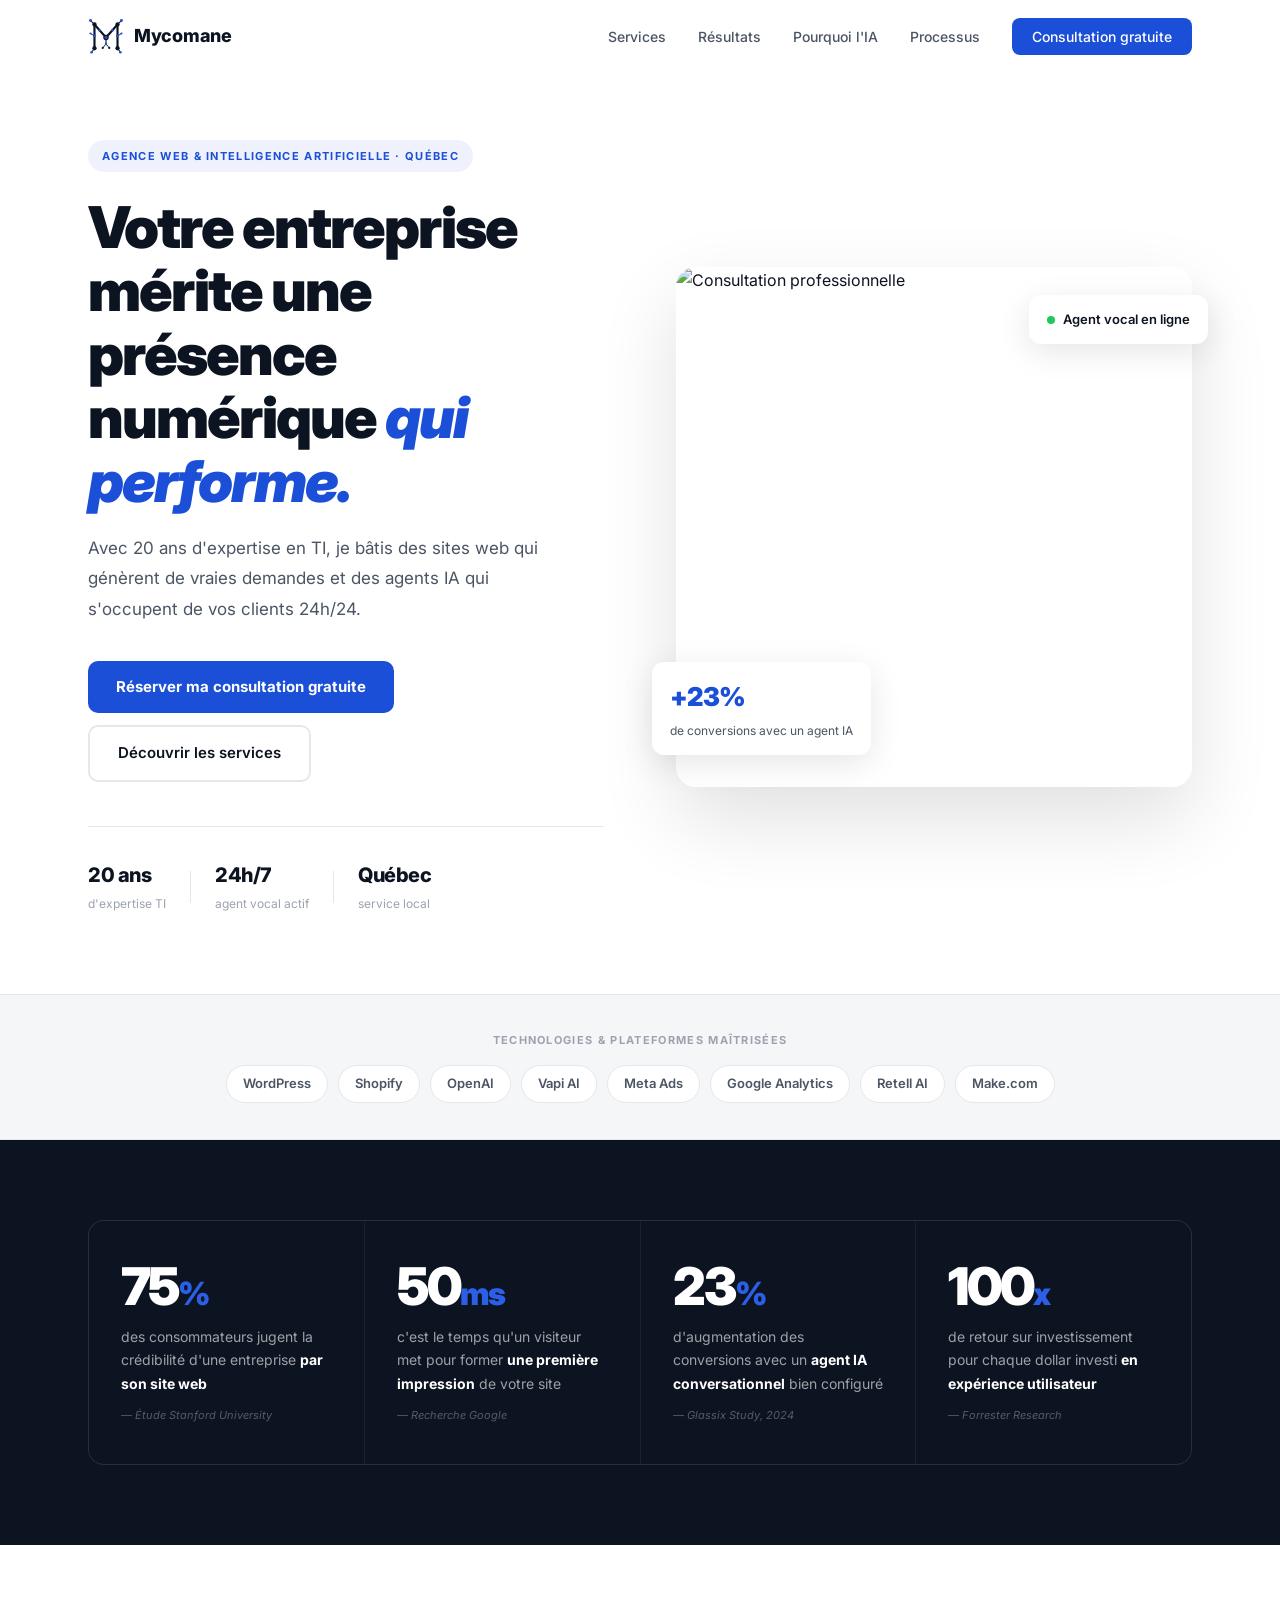
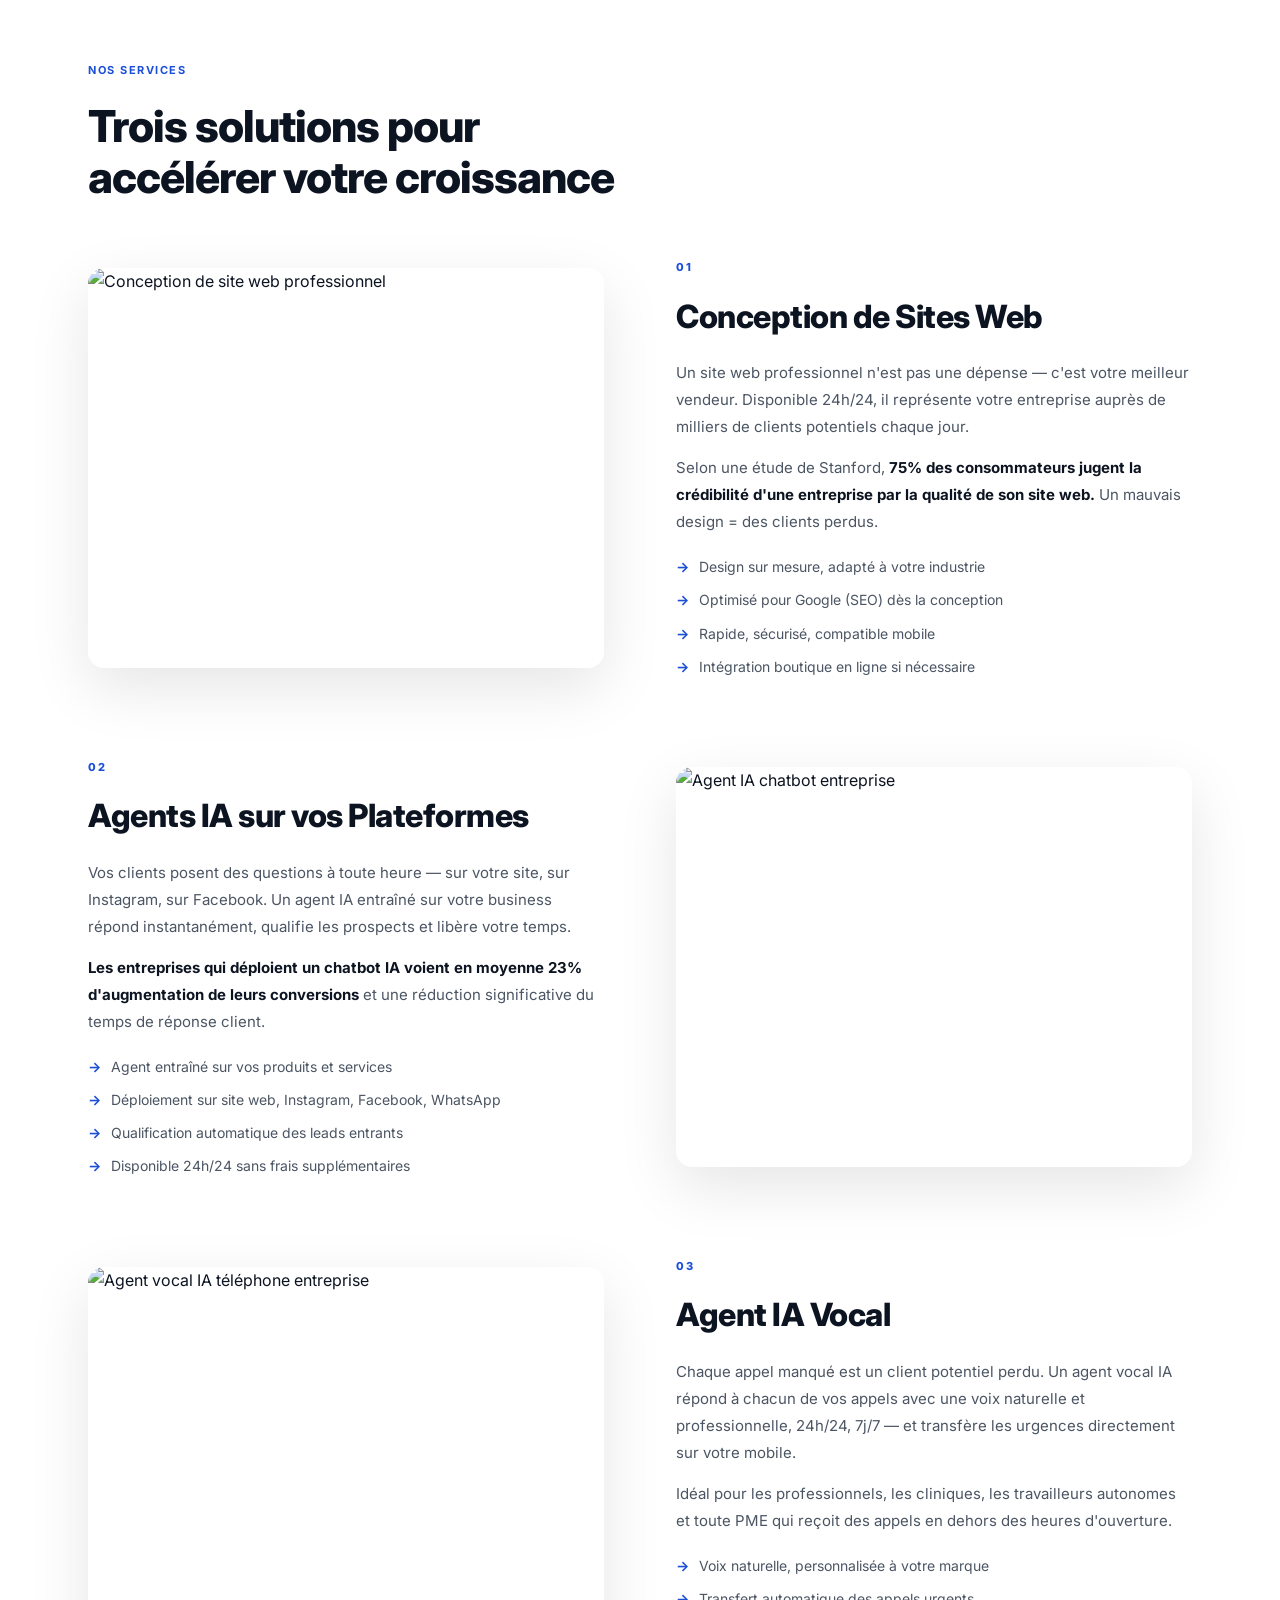
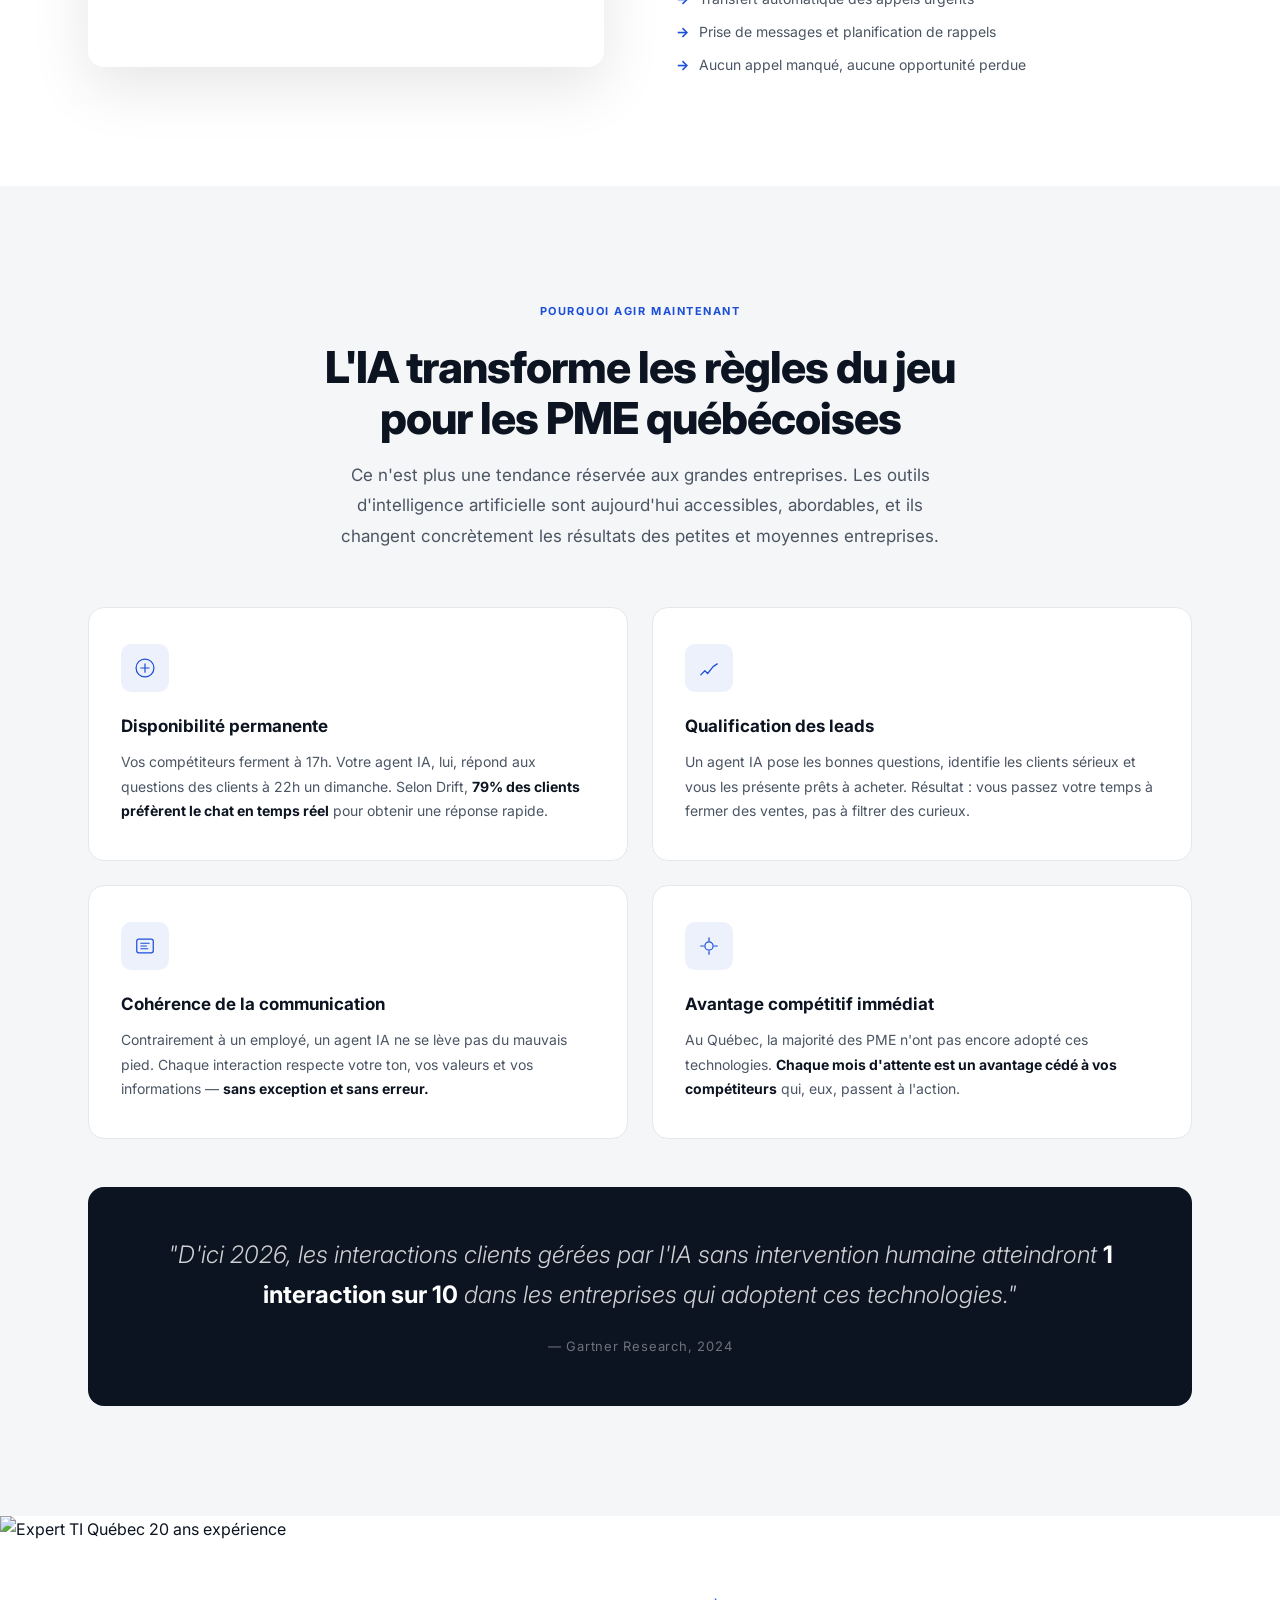
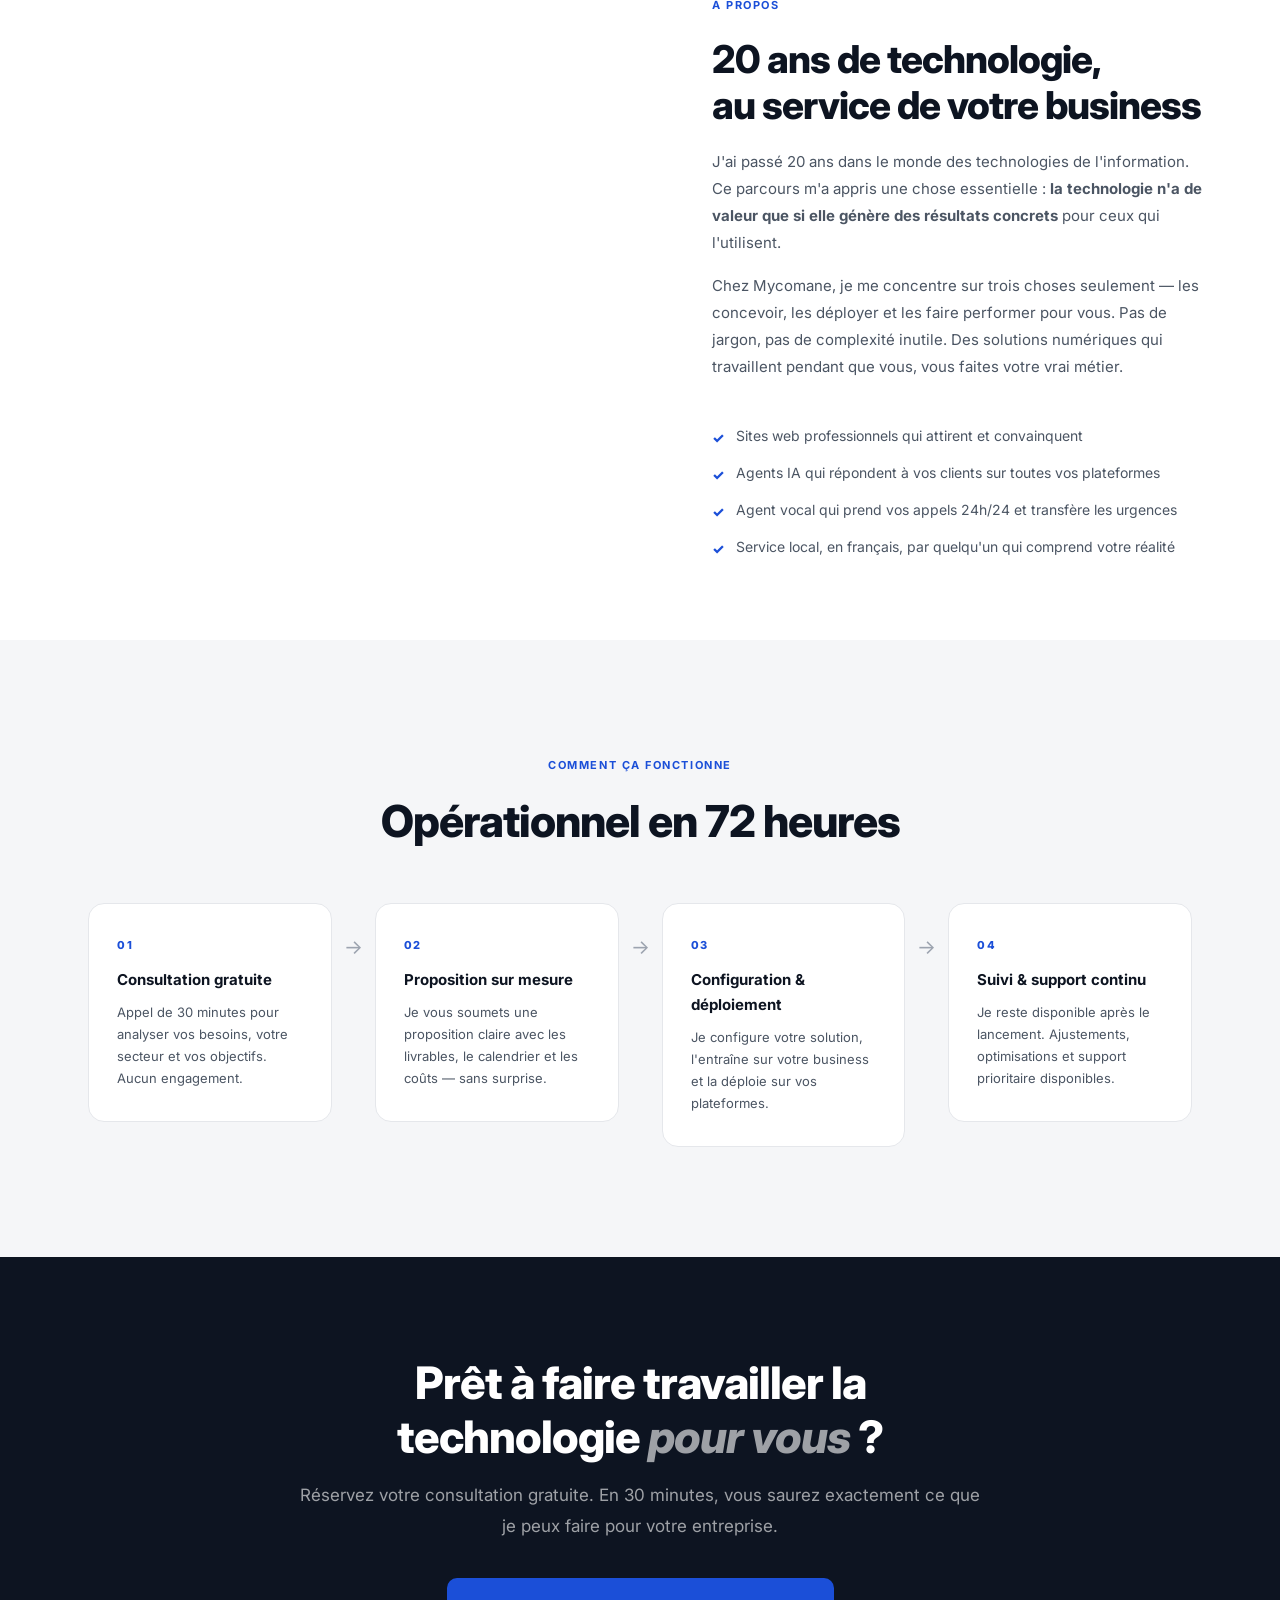
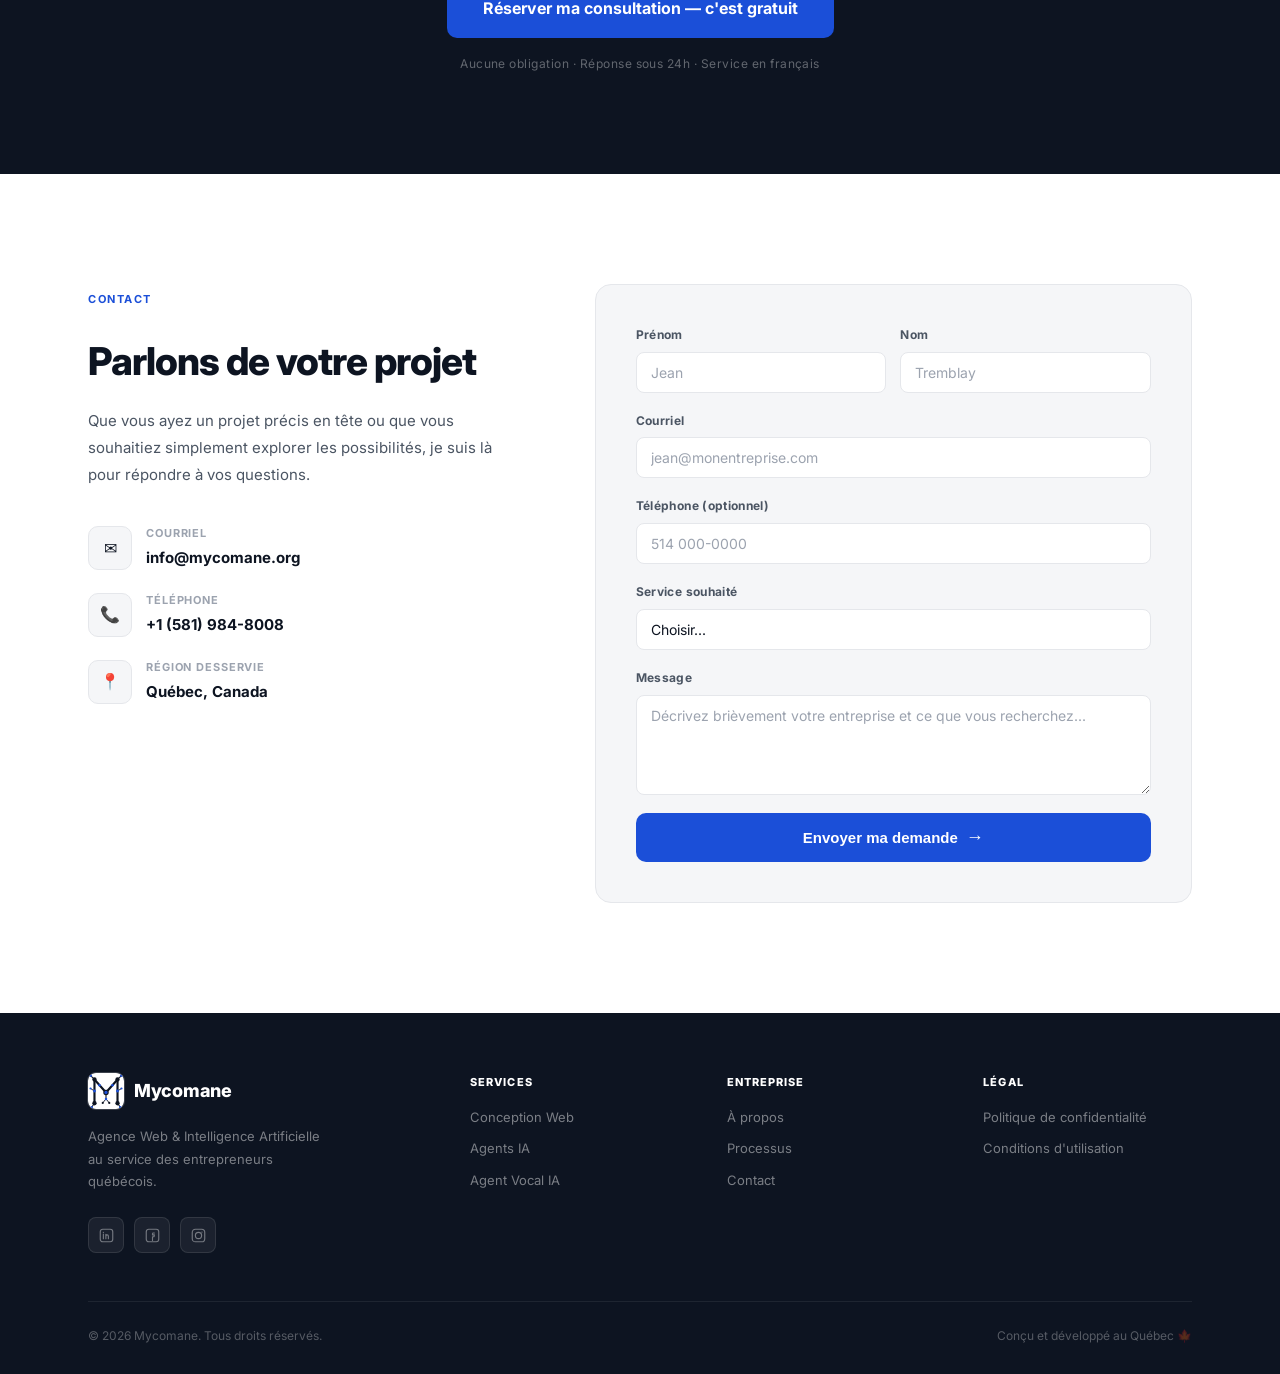
==== index.html @ 36fb5ea0 "Fix anglicism: contractors -> travailleurs autonomes Co-Authored-By: Claude Sonnet 4.6 <noreply@anth" ====
<!DOCTYPE html>
<html lang="fr">
<head>
  <meta charset="UTF-8" />
  <meta name="viewport" content="width=device-width, initial-scale=1.0" />
  <title>Mycomane — Agence Web & IA | Québec</title>
  <meta name="description" content="20 ans d'expertise TI. Sites web, agents IA et assistant vocal pour propulser votre entreprise au Québec." />
  <link rel="preconnect" href="https://fonts.googleapis.com" />
  <link href="https://fonts.googleapis.com/css2?family=Inter:wght@300;400;500;600;700;800;900&display=swap" rel="stylesheet" />
  <link rel="icon" type="image/svg+xml" href="assets/logo.svg" />
  <link rel="stylesheet" href="styles.css?v=3" />
</head>
<body>

  <!-- NAV -->
  <nav id="navbar">
    <div class="nav-inner">
      <a href="#" class="logo">
        <img src="assets/logo.svg" class="logo-mark" alt="Logo Mycomane" />
        <span class="logo-text">Mycomane</span>
      </a>
      <ul class="nav-links">
        <li><a href="#services">Services</a></li>
        <li><a href="#stats">Résultats</a></li>
        <li><a href="#pourquoi-ia">Pourquoi l'IA</a></li>
        <li><a href="#processus">Processus</a></li>
        <li><a href="#contact" class="btn-nav">Consultation gratuite</a></li>
      </ul>
      <button class="menu-toggle" id="menuToggle" aria-label="Menu">
        <span></span><span></span><span></span>
      </button>
    </div>
  </nav>

  <!-- HERO -->
  <section id="hero">
    <div class="hero-inner">
      <div class="hero-left">
        <div class="hero-tag">Agence Web & Intelligence Artificielle · Québec</div>
        <h1>Votre entreprise mérite une présence numérique <em>qui performe.</em></h1>
        <p class="hero-sub">Avec 20 ans d'expertise en TI, je bâtis des sites web qui génèrent de vraies demandes et des agents IA qui s'occupent de vos clients 24h/24.</p>
        <div class="hero-cta">
          <a href="#contact" class="btn-primary">Réserver ma consultation gratuite</a>
          <a href="#services" class="btn-outline">Découvrir les services</a>
        </div>
        <div class="hero-proof">
          <div class="proof-item">
            <strong>20 ans</strong>
            <span>d'expertise TI</span>
          </div>
          <div class="proof-sep"></div>
          <div class="proof-item">
            <strong>24h/7</strong>
            <span>agent vocal actif</span>
          </div>
          <div class="proof-sep"></div>
          <div class="proof-item">
            <strong>Québec</strong>
            <span>service local</span>
          </div>
        </div>
      </div>
      <div class="hero-right">
        <div class="hero-img-wrap">
          <img src="https://images.unsplash.com/photo-1600880292203-757bb62b4baf?auto=format&fit=crop&w=800&q=80" alt="Consultation professionnelle" class="hero-img" />
          <div class="hero-card card-stat">
            <span class="card-num">+23%</span>
            <span class="card-label">de conversions avec un agent IA</span>
          </div>
          <div class="hero-card card-online">
            <span class="dot-green"></span>
            <span>Agent vocal en ligne</span>
          </div>
        </div>
      </div>
    </div>
  </section>

  <!-- LOGOS / CONFIANCE -->
  <section id="confiance">
    <div class="container">
      <p class="confiance-label">Technologies & plateformes maîtrisées</p>
      <div class="logos-row">
        <span class="logo-chip">WordPress</span>
        <span class="logo-chip">Shopify</span>
        <span class="logo-chip">OpenAI</span>
        <span class="logo-chip">Vapi AI</span>
        <span class="logo-chip">Meta Ads</span>
        <span class="logo-chip">Google Analytics</span>
        <span class="logo-chip">Retell AI</span>
        <span class="logo-chip">Make.com</span>
      </div>
    </div>
  </section>

  <!-- STATS BAND -->
  <section id="stats">
    <div class="container">
      <div class="stats-grid">
        <div class="stat-block">
          <div class="stat-num">75<span>%</span></div>
          <div class="stat-text">des consommateurs jugent la crédibilité d'une entreprise <strong>par son site web</strong></div>
          <div class="stat-source">— Étude Stanford University</div>
        </div>
        <div class="stat-block">
          <div class="stat-num">50<span>ms</span></div>
          <div class="stat-text">c'est le temps qu'un visiteur met pour former <strong>une première impression</strong> de votre site</div>
          <div class="stat-source">— Recherche Google</div>
        </div>
        <div class="stat-block">
          <div class="stat-num">+23<span>%</span></div>
          <div class="stat-text">d'augmentation des conversions avec un <strong>agent IA conversationnel</strong> bien configuré</div>
          <div class="stat-source">— Glassix Study, 2024</div>
        </div>
        <div class="stat-block">
          <div class="stat-num">100<span>x</span></div>
          <div class="stat-text">de retour sur investissement pour chaque dollar investi <strong>en expérience utilisateur</strong></div>
          <div class="stat-source">— Forrester Research</div>
        </div>
      </div>
    </div>
  </section>

  <!-- SERVICES -->
  <section id="services">
    <div class="container">
      <div class="section-header">
        <div class="section-tag">Nos services</div>
        <h2>Trois solutions pour <br />accélérer votre croissance</h2>
      </div>

      <div class="services-list">

        <div class="service-row reveal">
          <div class="service-img-col">
            <img src="https://images.unsplash.com/photo-1467232004584-a241de8bcf5d?auto=format&fit=crop&w=700&q=80" alt="Conception de site web professionnel" />
          </div>
          <div class="service-text-col">
            <div class="service-num">01</div>
            <h3>Conception de Sites Web</h3>
            <p>Un site web professionnel n'est pas une dépense — c'est votre meilleur vendeur. Disponible 24h/24, il représente votre entreprise auprès de milliers de clients potentiels chaque jour.</p>
            <p>Selon une étude de Stanford, <strong>75% des consommateurs jugent la crédibilité d'une entreprise par la qualité de son site web.</strong> Un mauvais design = des clients perdus.</p>
            <ul class="service-list">
              <li>Design sur mesure, adapté à votre industrie</li>
              <li>Optimisé pour Google (SEO) dès la conception</li>
              <li>Rapide, sécurisé, compatible mobile</li>
              <li>Intégration boutique en ligne si nécessaire</li>
            </ul>
          </div>
        </div>

        <div class="service-row reverse reveal">
          <div class="service-img-col">
            <img src="https://images.unsplash.com/photo-1531746790731-6c087fecd65a?auto=format&fit=crop&w=700&q=80" alt="Agent IA chatbot entreprise" />
          </div>
          <div class="service-text-col">
            <div class="service-num">02</div>
            <h3>Agents IA sur vos Plateformes</h3>
            <p>Vos clients posent des questions à toute heure — sur votre site, sur Instagram, sur Facebook. Un agent IA entraîné sur votre business répond instantanément, qualifie les prospects et libère votre temps.</p>
            <p><strong>Les entreprises qui déploient un chatbot IA voient en moyenne 23% d'augmentation de leurs conversions</strong> et une réduction significative du temps de réponse client.</p>
            <ul class="service-list">
              <li>Agent entraîné sur vos produits et services</li>
              <li>Déploiement sur site web, Instagram, Facebook, WhatsApp</li>
              <li>Qualification automatique des leads entrants</li>
              <li>Disponible 24h/24 sans frais supplémentaires</li>
            </ul>
          </div>
        </div>

        <div class="service-row reveal">
          <div class="service-img-col">
            <img src="https://images.unsplash.com/photo-1556742049-0cfed4f6a45d?auto=format&fit=crop&w=700&q=80" alt="Agent vocal IA téléphone entreprise" />
          </div>
          <div class="service-text-col">
            <div class="service-num">03</div>
            <h3>Agent IA Vocal</h3>
            <p>Chaque appel manqué est un client potentiel perdu. Un agent vocal IA répond à chacun de vos appels avec une voix naturelle et professionnelle, 24h/24, 7j/7 — et transfère les urgences directement sur votre mobile.</p>
            <p>Idéal pour les professionnels, les cliniques, les travailleurs autonomes et toute PME qui reçoit des appels en dehors des heures d'ouverture.</p>
            <ul class="service-list">
              <li>Voix naturelle, personnalisée à votre marque</li>
              <li>Transfert automatique des appels urgents</li>
              <li>Prise de messages et planification de rappels</li>
              <li>Aucun appel manqué, aucune opportunité perdue</li>
            </ul>
          </div>
        </div>

      </div>
    </div>
  </section>

  <!-- POURQUOI L'IA — SECTION INFORMATIVE -->
  <section id="pourquoi-ia">
    <div class="container">
      <div class="section-header centered">
        <div class="section-tag">Pourquoi agir maintenant</div>
        <h2>L'IA transforme les règles du jeu<br />pour les PME québécoises</h2>
        <p class="section-sub">Ce n'est plus une tendance réservée aux grandes entreprises. Les outils d'intelligence artificielle sont aujourd'hui accessibles, abordables, et ils changent concrètement les résultats des petites et moyennes entreprises.</p>
      </div>

      <div class="ia-grid">
        <div class="ia-card reveal">
          <div class="ia-icon">
            <svg viewBox="0 0 32 32" fill="none"><circle cx="16" cy="16" r="13" stroke="currentColor" stroke-width="1.8"/><path d="M10 16h12M16 10v12" stroke="currentColor" stroke-width="1.8" stroke-linecap="round"/></svg>
          </div>
          <h4>Disponibilité permanente</h4>
          <p>Vos compétiteurs ferment à 17h. Votre agent IA, lui, répond aux questions des clients à 22h un dimanche. Selon Drift, <strong>79% des clients préfèrent le chat en temps réel</strong> pour obtenir une réponse rapide.</p>
        </div>
        <div class="ia-card reveal">
          <div class="ia-icon">
            <svg viewBox="0 0 32 32" fill="none"><path d="M4 26l6-6 4 4 8-10 6-4" stroke="currentColor" stroke-width="1.8" stroke-linecap="round" stroke-linejoin="round"/></svg>
          </div>
          <h4>Qualification des leads</h4>
          <p>Un agent IA pose les bonnes questions, identifie les clients sérieux et vous les présente prêts à acheter. Résultat : vous passez votre temps à fermer des ventes, pas à filtrer des curieux.</p>
        </div>
        <div class="ia-card reveal">
          <div class="ia-icon">
            <svg viewBox="0 0 32 32" fill="none"><rect x="4" y="6" width="24" height="20" rx="3" stroke="currentColor" stroke-width="1.8"/><path d="M10 12h12M10 16h8M10 20h10" stroke="currentColor" stroke-width="1.8" stroke-linecap="round"/></svg>
          </div>
          <h4>Cohérence de la communication</h4>
          <p>Contrairement à un employé, un agent IA ne se lève pas du mauvais pied. Chaque interaction respecte votre ton, vos valeurs et vos informations — <strong>sans exception et sans erreur.</strong></p>
        </div>
        <div class="ia-card reveal">
          <div class="ia-icon">
            <svg viewBox="0 0 32 32" fill="none"><path d="M16 4v4M16 24v4M4 16h4M24 16h4" stroke="currentColor" stroke-width="1.8" stroke-linecap="round"/><circle cx="16" cy="16" r="6" stroke="currentColor" stroke-width="1.8"/></svg>
          </div>
          <h4>Avantage compétitif immédiat</h4>
          <p>Au Québec, la majorité des PME n'ont pas encore adopté ces technologies. <strong>Chaque mois d'attente est un avantage cédé à vos compétiteurs</strong> qui, eux, passent à l'action.</p>
        </div>
      </div>

      <div class="ia-quote reveal">
        <blockquote>
          "D'ici 2026, les interactions clients gérées par l'IA sans intervention humaine atteindront <strong>1 interaction sur 10</strong> dans les entreprises qui adoptent ces technologies."
        </blockquote>
        <cite>— Gartner Research, 2024</cite>
      </div>
    </div>
  </section>

  <!-- EXPERTISE -->
  <section id="expertise">
    <div class="expertise-inner">
      <div class="expertise-img">
        <img src="https://images.unsplash.com/photo-1560250097-0b93528c311a?auto=format&fit=crop&w=800&q=80" alt="Expert TI Québec 20 ans expérience" />
      </div>
      <div class="expertise-text">
        <div class="section-tag">À propos</div>
        <h2>20 ans de technologie,<br />au service de votre business</h2>
        <p>J'ai passé 20 ans dans le monde des technologies de l'information. Ce parcours m'a appris une chose essentielle : <strong>la technologie n'a de valeur que si elle génère des résultats concrets</strong> pour ceux qui l'utilisent.</p>
        <p>Chez Mycomane, je me concentre sur trois choses seulement — les concevoir, les déployer et les faire performer pour vous. Pas de jargon, pas de complexité inutile. Des solutions numériques qui travaillent pendant que vous, vous faites votre vrai métier.</p>
        <div class="expertise-points">
          <div class="exp-point">
            <span class="exp-check">✓</span>
            <span>Sites web professionnels qui attirent et convainquent</span>
          </div>
          <div class="exp-point">
            <span class="exp-check">✓</span>
            <span>Agents IA qui répondent à vos clients sur toutes vos plateformes</span>
          </div>
          <div class="exp-point">
            <span class="exp-check">✓</span>
            <span>Agent vocal qui prend vos appels 24h/24 et transfère les urgences</span>
          </div>
          <div class="exp-point">
            <span class="exp-check">✓</span>
            <span>Service local, en français, par quelqu'un qui comprend votre réalité</span>
          </div>
        </div>
      </div>
    </div>
  </section>

  <!-- PROCESSUS -->
  <section id="processus">
    <div class="container">
      <div class="section-header centered">
        <div class="section-tag">Comment ça fonctionne</div>
        <h2>Opérationnel en 72 heures</h2>
      </div>
      <div class="process-steps">
        <div class="process-step reveal">
          <div class="step-num">01</div>
          <div class="step-body">
            <h4>Consultation gratuite</h4>
            <p>Appel de 30 minutes pour analyser vos besoins, votre secteur et vos objectifs. Aucun engagement.</p>
          </div>
        </div>
        <div class="process-arrow">→</div>
        <div class="process-step reveal">
          <div class="step-num">02</div>
          <div class="step-body">
            <h4>Proposition sur mesure</h4>
            <p>Je vous soumets une proposition claire avec les livrables, le calendrier et les coûts — sans surprise.</p>
          </div>
        </div>
        <div class="process-arrow">→</div>
        <div class="process-step reveal">
          <div class="step-num">03</div>
          <div class="step-body">
            <h4>Configuration & déploiement</h4>
            <p>Je configure votre solution, l'entraîne sur votre business et la déploie sur vos plateformes.</p>
          </div>
        </div>
        <div class="process-arrow">→</div>
        <div class="process-step reveal">
          <div class="step-num">04</div>
          <div class="step-body">
            <h4>Suivi & support continu</h4>
            <p>Je reste disponible après le lancement. Ajustements, optimisations et support prioritaire disponibles.</p>
          </div>
        </div>
      </div>
    </div>
  </section>

  <!-- CTA -->
  <section id="cta-band">
    <div class="container">
      <div class="cta-content">
        <h2>Prêt à faire travailler la technologie <em>pour vous</em> ?</h2>
        <p>Réservez votre consultation gratuite. En 30 minutes, vous saurez exactement ce que je peux faire pour votre entreprise.</p>
        <a href="#contact" class="btn-primary btn-large">Réserver ma consultation — c'est gratuit</a>
        <div class="cta-note">Aucune obligation · Réponse sous 24h · Service en français</div>
      </div>
    </div>
  </section>

  <!-- CONTACT -->
  <section id="contact">
    <div class="container">
      <div class="contact-wrap">
        <div class="contact-left">
          <div class="section-tag">Contact</div>
          <h2>Parlons de votre projet</h2>
          <p>Que vous ayez un projet précis en tête ou que vous souhaitiez simplement explorer les possibilités, je suis là pour répondre à vos questions.</p>
          <div class="contact-details">
            <div class="contact-row">
              <div class="c-icon">✉</div>
              <div>
                <label>Courriel</label>
                <strong>info@mycomane.org</strong>
              </div>
            </div>
            <div class="contact-row">
              <div class="c-icon">📞</div>
              <div>
                <label>Téléphone</label>
                <strong>+1 (581) 984-8008</strong>
              </div>
            </div>
            <div class="contact-row">
              <div class="c-icon">📍</div>
              <div>
                <label>Région desservie</label>
                <strong>Québec, Canada</strong>
              </div>
            </div>
          </div>
        </div>
        <div class="contact-right">
          <form id="contactForm" class="contact-form" novalidate>
            <div class="form-row">
              <div class="form-group">
                <label for="fname">Prénom</label>
                <input type="text" id="fname" placeholder="Jean" required />
              </div>
              <div class="form-group">
                <label for="lname">Nom</label>
                <input type="text" id="lname" placeholder="Tremblay" required />
              </div>
            </div>
            <div class="form-group">
              <label for="email">Courriel</label>
              <input type="email" id="email" placeholder="jean@monentreprise.com" required />
            </div>
            <div class="form-group">
              <label for="tel">Téléphone (optionnel)</label>
              <input type="tel" id="tel" placeholder="514 000-0000" />
            </div>
            <div class="form-group">
              <label for="service">Service souhaité</label>
              <select id="service">
                <option value="">Choisir...</option>
                <option>Site web professionnel</option>
                <option>Agent IA sur mes plateformes</option>
                <option>Agent IA vocal</option>
                <option>Forfait complet</option>
                <option>Je veux en savoir plus d'abord</option>
              </select>
            </div>
            <div class="form-group">
              <label for="message">Message</label>
              <textarea id="message" rows="4" placeholder="Décrivez brièvement votre entreprise et ce que vous recherchez..."></textarea>
            </div>
            <button type="submit" class="btn-primary btn-full">
              Envoyer ma demande <span class="btn-arrow">→</span>
            </button>
            <div class="form-success" id="formSuccess">
              ✓ Merci ! Vous recevrez une réponse dans les 24 heures.
            </div>
          </form>
        </div>
      </div>
    </div>
  </section>

  <!-- FOOTER -->
  <footer id="footer">
    <div class="container">
      <div class="footer-grid">
        <div class="footer-brand">
          <a href="#" class="logo">
            <img src="assets/logo.svg" alt="Logo Mycomane" class="logo-mark" />
            <span class="logo-text">Mycomane</span>
          </a>
          <p>Agence Web & Intelligence Artificielle au service des entrepreneurs québécois.</p>
          <div class="social-row">
            <a href="#" aria-label="LinkedIn">
              <svg viewBox="0 0 24 24" fill="none"><rect x="2" y="2" width="20" height="20" rx="4" stroke="currentColor" stroke-width="1.8"/><path d="M7 10v7M7 7v.5M11 17v-4a2 2 0 014 0v4M11 10v7" stroke="currentColor" stroke-width="1.8" stroke-linecap="round"/></svg>
            </a>
            <a href="#" aria-label="Facebook">
              <svg viewBox="0 0 24 24" fill="none"><rect x="2" y="2" width="20" height="20" rx="4" stroke="currentColor" stroke-width="1.8"/><path d="M15 8h-2a1 1 0 00-1 1v2h3l-.5 3H12v6" stroke="currentColor" stroke-width="1.8" stroke-linecap="round" stroke-linejoin="round"/></svg>
            </a>
            <a href="#" aria-label="Instagram">
              <svg viewBox="0 0 24 24" fill="none"><rect x="2" y="2" width="20" height="20" rx="5" stroke="currentColor" stroke-width="1.8"/><circle cx="12" cy="12" r="5" stroke="currentColor" stroke-width="1.8"/><circle cx="17.5" cy="6.5" r="1" fill="currentColor"/></svg>
            </a>
          </div>
        </div>
        <div class="footer-col">
          <h5>Services</h5>
          <a href="#services">Conception Web</a>
          <a href="#services">Agents IA</a>
          <a href="#services">Agent Vocal IA</a>
        </div>
        <div class="footer-col">
          <h5>Entreprise</h5>
          <a href="#expertise">À propos</a>
          <a href="#processus">Processus</a>
          <a href="#contact">Contact</a>
        </div>
        <div class="footer-col">
          <h5>Légal</h5>
          <a href="#">Politique de confidentialité</a>
          <a href="#">Conditions d'utilisation</a>
        </div>
      </div>
      <div class="footer-bottom">
        <span>© 2026 Mycomane. Tous droits réservés.</span>
        <span>Conçu et développé au Québec 🍁</span>
      </div>
    </div>
  </footer>

  <script src="script.js?v=3"></script>
</body>
</html>
---- styles.css ----
/* ===== RESET ===== */
*, *::before, *::after { box-sizing: border-box; margin: 0; padding: 0; }

:root {
  --white:    #FFFFFF;
  --off:      #F5F6F8;
  --dark:     #0D1421;
  --dark2:    #1A2540;
  --blue:     #1B4FD8;
  --blue-lt:  #2C5FE8;
  --text:     #0D1421;
  --mid:      #4B5563;
  --muted:    #9CA3AF;
  --border:   #E5E7EB;
  --radius:   10px;
  --radius-lg:16px;
}

html { scroll-behavior: smooth; }
body { font-family: 'Inter', -apple-system, sans-serif; background: var(--white); color: var(--text); line-height: 1.65; overflow-x: hidden; }
img { display: block; max-width: 100%; }

.container { max-width: 1160px; margin: 0 auto; padding: 0 28px; }

.section-tag {
  display: inline-block;
  font-size: 11px; font-weight: 700;
  letter-spacing: 0.14em; text-transform: uppercase;
  color: var(--blue);
  margin-bottom: 14px;
}

.section-header { margin-bottom: 56px; }
.section-header h2 { font-size: clamp(28px, 3.5vw, 44px); font-weight: 800; letter-spacing: -1px; line-height: 1.15; margin-top: 8px; }
.section-header.centered { text-align: center; }
.section-sub { font-size: 17px; color: var(--mid); line-height: 1.8; max-width: 640px; margin: 16px auto 0; }

/* ===== BUTTONS ===== */
.btn-primary {
  display: inline-flex; align-items: center; gap: 8px;
  background: var(--blue); color: #fff;
  padding: 14px 28px; border-radius: var(--radius);
  font-weight: 700; font-size: 15px;
  text-decoration: none; border: none; cursor: pointer;
  transition: all 0.25s;
}
.btn-primary:hover { background: var(--blue-lt); transform: translateY(-2px); box-shadow: 0 8px 24px rgba(27,79,216,0.3); }
.btn-outline {
  display: inline-flex; align-items: center; gap: 8px;
  background: transparent; color: var(--text);
  padding: 14px 28px; border-radius: var(--radius);
  font-weight: 600; font-size: 15px;
  text-decoration: none; border: 2px solid var(--border);
  transition: all 0.25s;
}
.btn-outline:hover { border-color: var(--text); }
.btn-large { padding: 17px 36px; font-size: 16px; }
.btn-full { width: 100%; justify-content: center; }
.btn-arrow { font-size: 18px; transition: transform 0.2s; }
.btn-primary:hover .btn-arrow { transform: translateX(4px); }
.btn-nav {
  background: var(--blue); color: #fff !important;
  padding: 10px 20px; border-radius: 8px;
  font-weight: 700; font-size: 13px; text-decoration: none;
  transition: all 0.2s; white-space: nowrap;
}
.btn-nav:hover { background: var(--blue-lt); }

/* ===== NAV ===== */
#navbar {
  position: fixed; top: 0; left: 0; right: 0; z-index: 1000;
  padding: 18px 0; background: transparent; transition: all 0.3s;
}
#navbar.scrolled {
  background: rgba(255,255,255,0.96);
  backdrop-filter: blur(12px);
  border-bottom: 1px solid var(--border);
  padding: 12px 0;
  box-shadow: 0 1px 20px rgba(0,0,0,0.06);
}
.nav-inner { max-width: 1160px; margin: 0 auto; padding: 0 28px; display: flex; align-items: center; justify-content: space-between; }
.logo { display: flex; align-items: center; gap: 10px; text-decoration: none; }
.logo-mark {
  width: 36px; height: 36px;
  flex-shrink: 0;
  display: block;
}
.logo-text { font-size: 18px; font-weight: 800; color: var(--dark); letter-spacing: -0.3px; }
.nav-links { display: flex; align-items: center; gap: 32px; list-style: none; }
.nav-links a { color: var(--mid); text-decoration: none; font-size: 14px; font-weight: 500; transition: color 0.2s; }
.nav-links a:hover { color: var(--text); }
.menu-toggle { display: none; flex-direction: column; gap: 5px; background: none; border: none; cursor: pointer; padding: 4px; }
.menu-toggle span { display: block; width: 22px; height: 2px; background: var(--dark); border-radius: 2px; transition: all 0.3s; }

/* ===== HERO ===== */
#hero {
  padding: 140px 0 80px;
  background: var(--white);
  overflow: hidden;
}
.hero-inner {
  max-width: 1160px; margin: 0 auto; padding: 0 28px;
  display: grid; grid-template-columns: 1fr 1fr; gap: 72px; align-items: center;
}
.hero-tag {
  display: inline-block;
  font-size: 11px; font-weight: 700; letter-spacing: 0.12em; text-transform: uppercase;
  color: var(--blue); background: rgba(27,79,216,0.07);
  padding: 7px 14px; border-radius: 100px;
  margin-bottom: 24px;
}
.hero-left h1 {
  font-size: clamp(34px, 4.5vw, 58px); font-weight: 900;
  line-height: 1.1; letter-spacing: -2px;
  margin-bottom: 20px; color: var(--dark);
}
.hero-left h1 em { font-style: italic; color: var(--blue); }
.hero-sub { font-size: 17px; color: var(--mid); line-height: 1.8; margin-bottom: 36px; max-width: 480px; }
.hero-cta { display: flex; gap: 12px; flex-wrap: wrap; margin-bottom: 44px; }
.hero-proof { display: flex; align-items: center; gap: 0; padding-top: 32px; border-top: 1px solid var(--border); }
.proof-item { display: flex; flex-direction: column; padding: 0 24px; }
.proof-item:first-child { padding-left: 0; }
.proof-item strong { font-size: 20px; font-weight: 800; color: var(--dark); letter-spacing: -0.5px; }
.proof-item span { font-size: 12px; color: var(--muted); margin-top: 2px; }
.proof-sep { width: 1px; height: 32px; background: var(--border); }

.hero-right { position: relative; }
.hero-img-wrap { position: relative; }
.hero-img {
  width: 100%; height: 520px; object-fit: cover;
  border-radius: 20px;
  box-shadow: 0 32px 80px rgba(0,0,0,0.12);
}
.hero-card {
  position: absolute; background: #fff;
  border-radius: 12px; padding: 14px 18px;
  box-shadow: 0 8px 32px rgba(0,0,0,0.1);
  font-size: 13px;
}
.card-stat { bottom: 32px; left: -24px; min-width: 160px; }
.card-num { display: block; font-size: 26px; font-weight: 900; color: var(--blue); letter-spacing: -1px; }
.card-label { display: block; color: var(--mid); font-size: 12px; margin-top: 2px; }
.card-online {
  top: 28px; right: -16px;
  display: flex; align-items: center; gap: 8px;
  font-weight: 600; color: var(--dark);
}
.dot-green { width: 8px; height: 8px; border-radius: 50%; background: #22C55E; animation: pulse-g 2s infinite; }
@keyframes pulse-g { 0%,100%{box-shadow:0 0 0 0 rgba(34,197,94,.4)} 50%{box-shadow:0 0 0 6px rgba(34,197,94,0)} }

/* ===== CONFIANCE ===== */
#confiance {
  padding: 36px 0;
  border-top: 1px solid var(--border);
  border-bottom: 1px solid var(--border);
  background: var(--off);
}
.confiance-label { font-size: 11px; font-weight: 700; text-transform: uppercase; letter-spacing: 0.12em; color: var(--muted); margin-bottom: 16px; text-align: center; }
.logos-row { display: flex; flex-wrap: wrap; gap: 10px; justify-content: center; }
.logo-chip {
  font-size: 13px; font-weight: 600; color: var(--mid);
  padding: 7px 16px; border: 1px solid var(--border);
  border-radius: 100px; background: var(--white);
}

/* ===== STATS ===== */
#stats { background: var(--dark); padding: 80px 0; }
.stats-grid { display: grid; grid-template-columns: repeat(4, 1fr); gap: 1px; background: rgba(255,255,255,0.06); border: 1px solid rgba(255,255,255,0.06); border-radius: var(--radius-lg); overflow: hidden; }
.stat-block { padding: 40px 32px; background: var(--dark); }
.stat-num { font-size: 52px; font-weight: 900; letter-spacing: -2px; color: #fff; line-height: 1; margin-bottom: 12px; }
.stat-num span { font-size: 32px; color: var(--blue-lt); }
.stat-text { font-size: 14px; color: rgba(255,255,255,0.6); line-height: 1.7; margin-bottom: 10px; }
.stat-text strong { color: #fff; }
.stat-source { font-size: 11px; color: rgba(255,255,255,0.3); font-style: italic; }

/* ===== SERVICES ===== */
#services { padding: 110px 0; }
.services-list { display: flex; flex-direction: column; gap: 80px; }
.service-row {
  display: grid; grid-template-columns: 1fr 1fr; gap: 72px; align-items: center;
}
.service-row.reverse { direction: rtl; }
.service-row.reverse > * { direction: ltr; }
.service-img-col img {
  width: 100%; height: 400px; object-fit: cover;
  border-radius: var(--radius-lg);
  box-shadow: 0 20px 60px rgba(0,0,0,0.1);
}
.service-num { font-size: 11px; font-weight: 800; letter-spacing: 0.14em; text-transform: uppercase; color: var(--blue); margin-bottom: 14px; }
.service-text-col h3 { font-size: clamp(22px, 2.5vw, 32px); font-weight: 800; letter-spacing: -0.5px; margin-bottom: 16px; }
.service-text-col p { font-size: 15px; color: var(--mid); line-height: 1.8; margin-bottom: 14px; }
.service-text-col p strong { color: var(--text); }
.service-list { list-style: none; margin-top: 20px; display: flex; flex-direction: column; gap: 10px; }
.service-list li { font-size: 14px; color: var(--mid); display: flex; align-items: center; gap: 10px; }
.service-list li::before { content: '→'; color: var(--blue); font-weight: 700; flex-shrink: 0; }

/* ===== POURQUOI IA ===== */
#pourquoi-ia { background: var(--off); padding: 110px 0; }
.ia-grid { display: grid; grid-template-columns: repeat(2, 1fr); gap: 24px; margin-bottom: 48px; }
.ia-card {
  background: var(--white); border: 1px solid var(--border);
  border-radius: var(--radius-lg); padding: 36px 32px;
  transition: all 0.3s;
}
.ia-card:hover { box-shadow: 0 12px 40px rgba(0,0,0,0.08); transform: translateY(-3px); }
.ia-icon {
  width: 48px; height: 48px;
  background: rgba(27,79,216,0.08); border-radius: 10px;
  display: flex; align-items: center; justify-content: center;
  color: var(--blue); margin-bottom: 20px;
}
.ia-icon svg { width: 22px; height: 22px; }
.ia-card h4 { font-size: 17px; font-weight: 700; margin-bottom: 10px; }
.ia-card p { font-size: 14px; color: var(--mid); line-height: 1.75; }
.ia-card p strong { color: var(--text); }
.ia-quote {
  background: var(--dark); border-radius: var(--radius-lg);
  padding: 48px 56px; text-align: center;
}
.ia-quote blockquote { font-size: clamp(18px, 2vw, 24px); font-weight: 300; color: rgba(255,255,255,0.8); line-height: 1.7; font-style: italic; }
.ia-quote blockquote strong { color: #fff; font-weight: 700; font-style: normal; }
.ia-quote cite { display: block; margin-top: 20px; font-size: 13px; color: rgba(255,255,255,0.4); font-style: normal; letter-spacing: 0.06em; }

/* ===== EXPERTISE ===== */
#expertise {
  padding: 0;
  background: var(--white);
}
.expertise-inner {
  display: grid; grid-template-columns: 1fr 1fr;
}
.expertise-img { height: 600px; overflow: hidden; }
.expertise-img img { width: 100%; height: 100%; object-fit: cover; }
.expertise-text {
  padding: 80px 72px;
  display: flex; flex-direction: column; justify-content: center;
}
.expertise-text h2 { font-size: clamp(26px, 3vw, 40px); font-weight: 800; letter-spacing: -1px; margin-bottom: 20px; margin-top: 8px; line-height: 1.2; }
.expertise-text p { font-size: 15px; color: var(--mid); line-height: 1.8; margin-bottom: 16px; }
.expertise-points { margin-top: 28px; display: flex; flex-direction: column; gap: 12px; }
.exp-point { display: flex; align-items: flex-start; gap: 12px; font-size: 14px; color: var(--mid); }
.exp-check { color: var(--blue); font-weight: 800; font-size: 14px; flex-shrink: 0; margin-top: 2px; }

/* ===== PROCESSUS ===== */
#processus { padding: 110px 0; background: var(--off); }
.process-steps {
  display: grid; grid-template-columns: 1fr auto 1fr auto 1fr auto 1fr;
  gap: 0; align-items: start;
  margin-top: 0;
}
.process-step {
  background: var(--white); border: 1px solid var(--border);
  border-radius: var(--radius-lg); padding: 32px 28px;
}
.process-arrow {
  display: flex; align-items: center; justify-content: center;
  color: var(--muted); font-size: 20px; padding: 0 12px; margin-top: 28px;
}
.step-num { font-size: 11px; font-weight: 800; letter-spacing: 0.14em; text-transform: uppercase; color: var(--blue); margin-bottom: 14px; }
.step-body h4 { font-size: 15px; font-weight: 700; margin-bottom: 8px; }
.step-body p { font-size: 13px; color: var(--mid); line-height: 1.7; }

/* ===== CTA ===== */
#cta-band { background: var(--dark); padding: 100px 0; }
.cta-content { text-align: center; max-width: 680px; margin: 0 auto; }
.cta-content h2 { font-size: clamp(28px, 3.5vw, 46px); font-weight: 800; letter-spacing: -1px; color: #fff; margin-bottom: 16px; line-height: 1.2; }
.cta-content h2 em { font-style: italic; color: rgba(255,255,255,0.6); }
.cta-content p { font-size: 17px; color: rgba(255,255,255,0.6); line-height: 1.8; margin-bottom: 36px; }
.cta-note { margin-top: 16px; font-size: 12px; color: rgba(255,255,255,0.35); letter-spacing: 0.04em; }

/* ===== CONTACT ===== */
#contact { padding: 110px 0; }
.contact-wrap { display: grid; grid-template-columns: 1fr 1.4fr; gap: 80px; align-items: start; }
.contact-left h2 { font-size: clamp(26px, 3vw, 40px); font-weight: 800; letter-spacing: -1px; margin-bottom: 14px; margin-top: 8px; }
.contact-left > p { font-size: 15px; color: var(--mid); line-height: 1.8; margin-bottom: 36px; }
.contact-details { display: flex; flex-direction: column; gap: 20px; }
.contact-row { display: flex; align-items: center; gap: 14px; }
.c-icon { width: 44px; height: 44px; min-width: 44px; background: var(--off); border: 1px solid var(--border); border-radius: 10px; display: flex; align-items: center; justify-content: center; font-size: 16px; }
.contact-row label { display: block; font-size: 11px; font-weight: 700; color: var(--muted); text-transform: uppercase; letter-spacing: 0.08em; margin-bottom: 2px; }
.contact-row strong { font-size: 15px; font-weight: 700; color: var(--dark); }
.contact-right { background: var(--off); border: 1px solid var(--border); border-radius: var(--radius-lg); padding: 40px; }
.contact-form { display: flex; flex-direction: column; gap: 18px; }
.form-row { display: grid; grid-template-columns: 1fr 1fr; gap: 14px; }
.form-group { display: flex; flex-direction: column; gap: 7px; }
.form-group label { font-size: 12px; font-weight: 700; color: var(--mid); letter-spacing: 0.03em; }
.form-group input, .form-group select, .form-group textarea {
  background: var(--white); border: 1px solid var(--border); border-radius: 8px;
  padding: 11px 14px; color: var(--text); font-size: 14px; font-family: inherit;
  outline: none; transition: border-color 0.2s; -webkit-appearance: none;
}
.form-group input:focus, .form-group select:focus, .form-group textarea:focus {
  border-color: var(--blue); box-shadow: 0 0 0 3px rgba(27,79,216,0.1);
}
.form-group input::placeholder, .form-group textarea::placeholder { color: var(--muted); }
.form-group textarea { resize: vertical; min-height: 100px; }
.form-success { display: none; text-align: center; color: #16A34A; font-size: 14px; font-weight: 600; padding: 12px; background: #F0FDF4; border: 1px solid #BBF7D0; border-radius: 8px; }
.form-success.show { display: block; }

/* ===== FOOTER ===== */
#footer { padding: 60px 0 28px; background: var(--dark); }
.footer-grid { display: grid; grid-template-columns: 1.6fr 1fr 1fr 1fr; gap: 48px; margin-bottom: 48px; }
.footer-brand .logo .logo-mark { outline: 1px solid rgba(255,255,255,0.2); border-radius: 8px; }
.footer-brand .logo .logo-text { color: var(--white); }
.footer-brand p { font-size: 13px; color: rgba(255,255,255,0.45); line-height: 1.75; margin: 16px 0 24px; max-width: 240px; }
.social-row { display: flex; gap: 10px; }
.social-row a { width: 36px; height: 36px; background: rgba(255,255,255,0.06); border: 1px solid rgba(255,255,255,0.1); border-radius: 8px; display: flex; align-items: center; justify-content: center; color: rgba(255,255,255,0.4); transition: all 0.2s; text-decoration: none; }
.social-row a svg { width: 15px; height: 15px; }
.social-row a:hover { color: #fff; border-color: rgba(255,255,255,0.3); }
.footer-col h5 { font-size: 11px; font-weight: 800; color: #fff; text-transform: uppercase; letter-spacing: 0.1em; margin-bottom: 16px; }
.footer-col a { display: block; font-size: 13px; color: rgba(255,255,255,0.45); text-decoration: none; margin-bottom: 10px; transition: color 0.2s; }
.footer-col a:hover { color: rgba(255,255,255,0.8); }
.footer-bottom { border-top: 1px solid rgba(255,255,255,0.07); padding-top: 24px; display: flex; justify-content: space-between; font-size: 12px; color: rgba(255,255,255,0.3); }

/* ===== REVEAL ===== */
.reveal { opacity: 0; transform: translateY(28px); transition: opacity 0.7s ease, transform 0.7s ease; }
.reveal.visible { opacity: 1; transform: translateY(0); }

/* ===== RESPONSIVE ===== */
@media (max-width: 1024px) {
  .hero-inner { grid-template-columns: 1fr; gap: 48px; }
  .hero-left h1 { max-width: 600px; }
  .hero-img { height: 380px; }
  .card-stat { left: 0; }
  .card-online { right: 0; }
  .stats-grid { grid-template-columns: repeat(2, 1fr); }
  .service-row { grid-template-columns: 1fr; gap: 40px; }
  .service-row.reverse { direction: ltr; }
  .service-img-col img { height: 300px; }
  .ia-grid { grid-template-columns: 1fr; }
  .expertise-inner { grid-template-columns: 1fr; }
  .expertise-img { height: 380px; }
  .expertise-text { padding: 56px 28px; }
  .process-steps { grid-template-columns: 1fr 1fr; gap: 16px; }
  .process-arrow { display: none; }
  .contact-wrap { grid-template-columns: 1fr; }
  .footer-grid { grid-template-columns: 1fr 1fr; gap: 32px; }
  .ia-quote { padding: 36px 28px; }
}
@media (max-width: 768px) {
  .nav-links { display: none; position: fixed; inset: 0; top: 62px; background: rgba(255,255,255,0.98); backdrop-filter: blur(12px); flex-direction: column; padding: 32px 24px; gap: 20px; align-items: flex-start; z-index: 999; border-top: 1px solid var(--border); }
  .nav-links.open { display: flex; }
  .nav-links a { font-size: 17px; color: var(--dark); }
  .menu-toggle { display: flex; }
  .stats-grid { grid-template-columns: 1fr; }
  .stat-block { padding: 28px 24px; }
  .process-steps { grid-template-columns: 1fr; }
  .form-row { grid-template-columns: 1fr; }
  .footer-grid { grid-template-columns: 1fr; }
  .footer-bottom { flex-direction: column; gap: 8px; }
  .hero-proof { flex-wrap: wrap; gap: 16px; }
  .proof-sep { display: none; }
  .proof-item { padding: 0; }
  .hero-cta { flex-direction: column; }
  .hero-cta .btn-primary, .hero-cta .btn-outline { justify-content: center; }
}
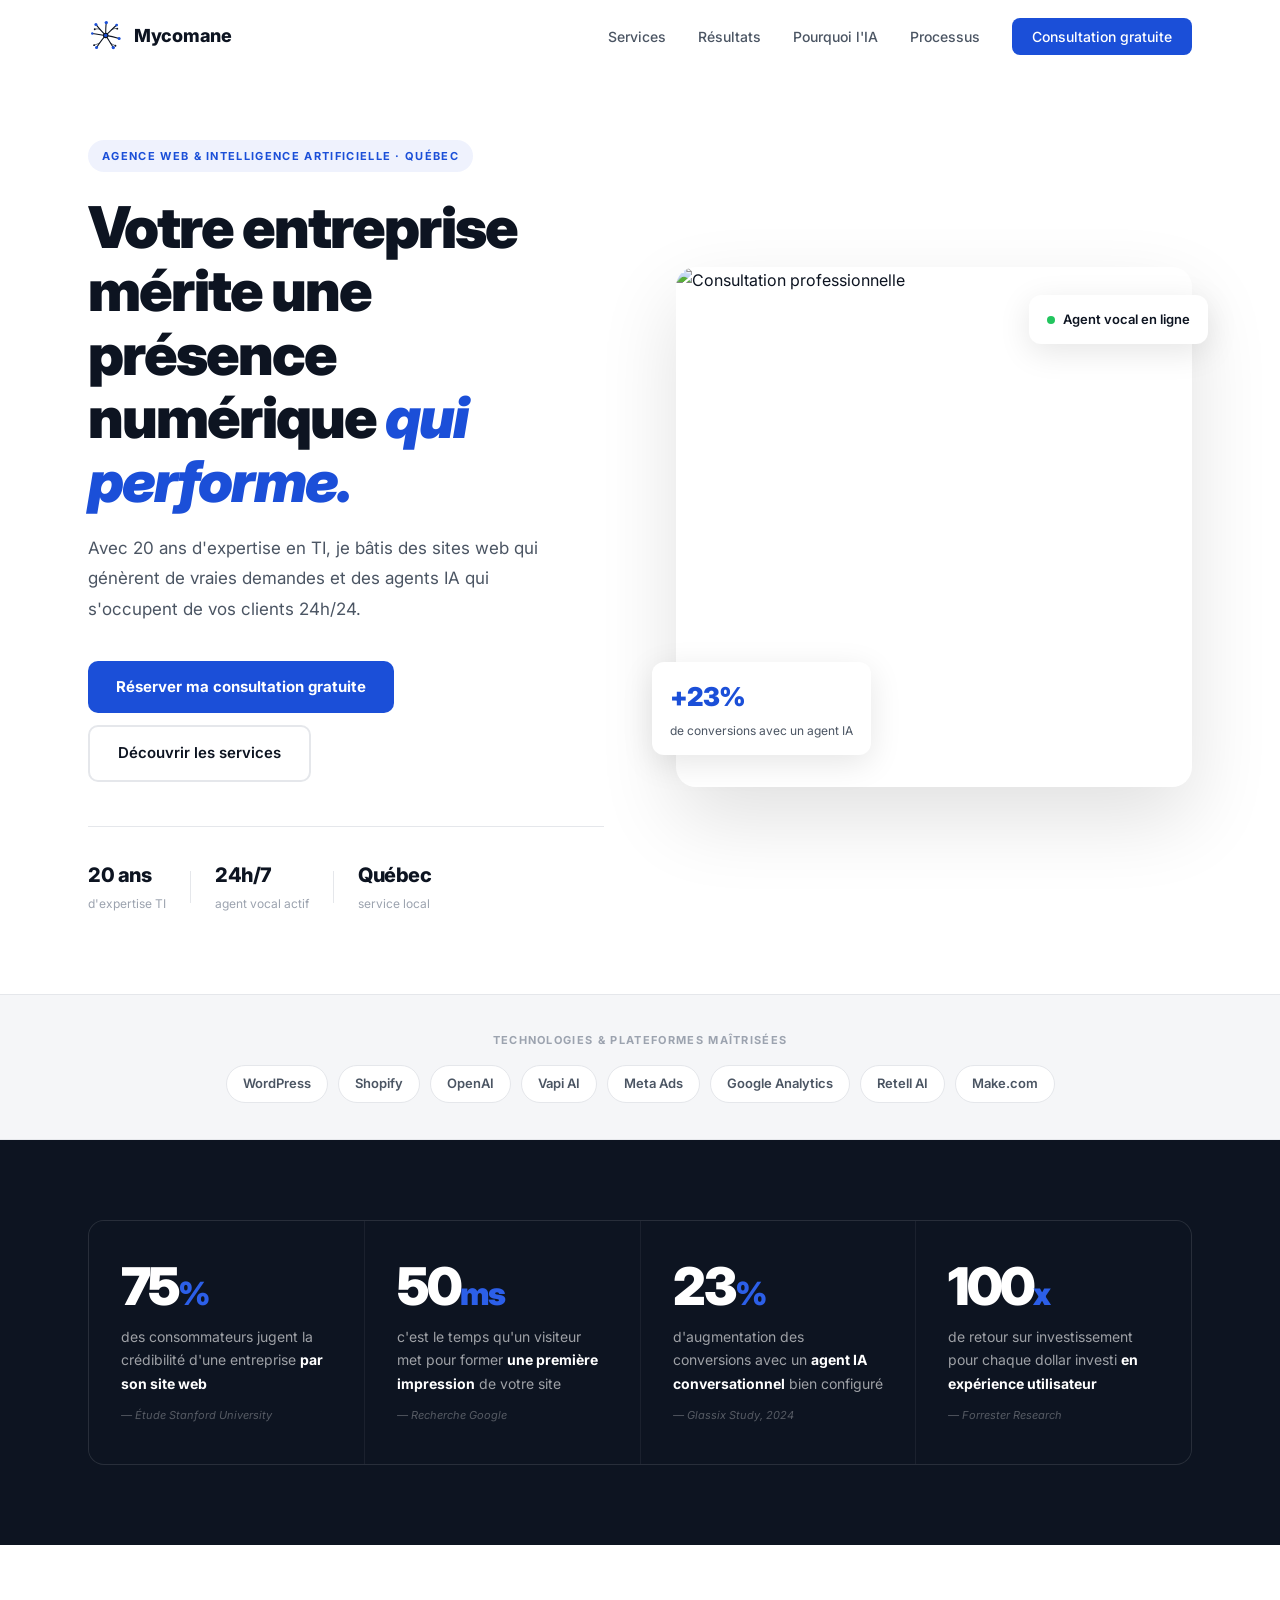
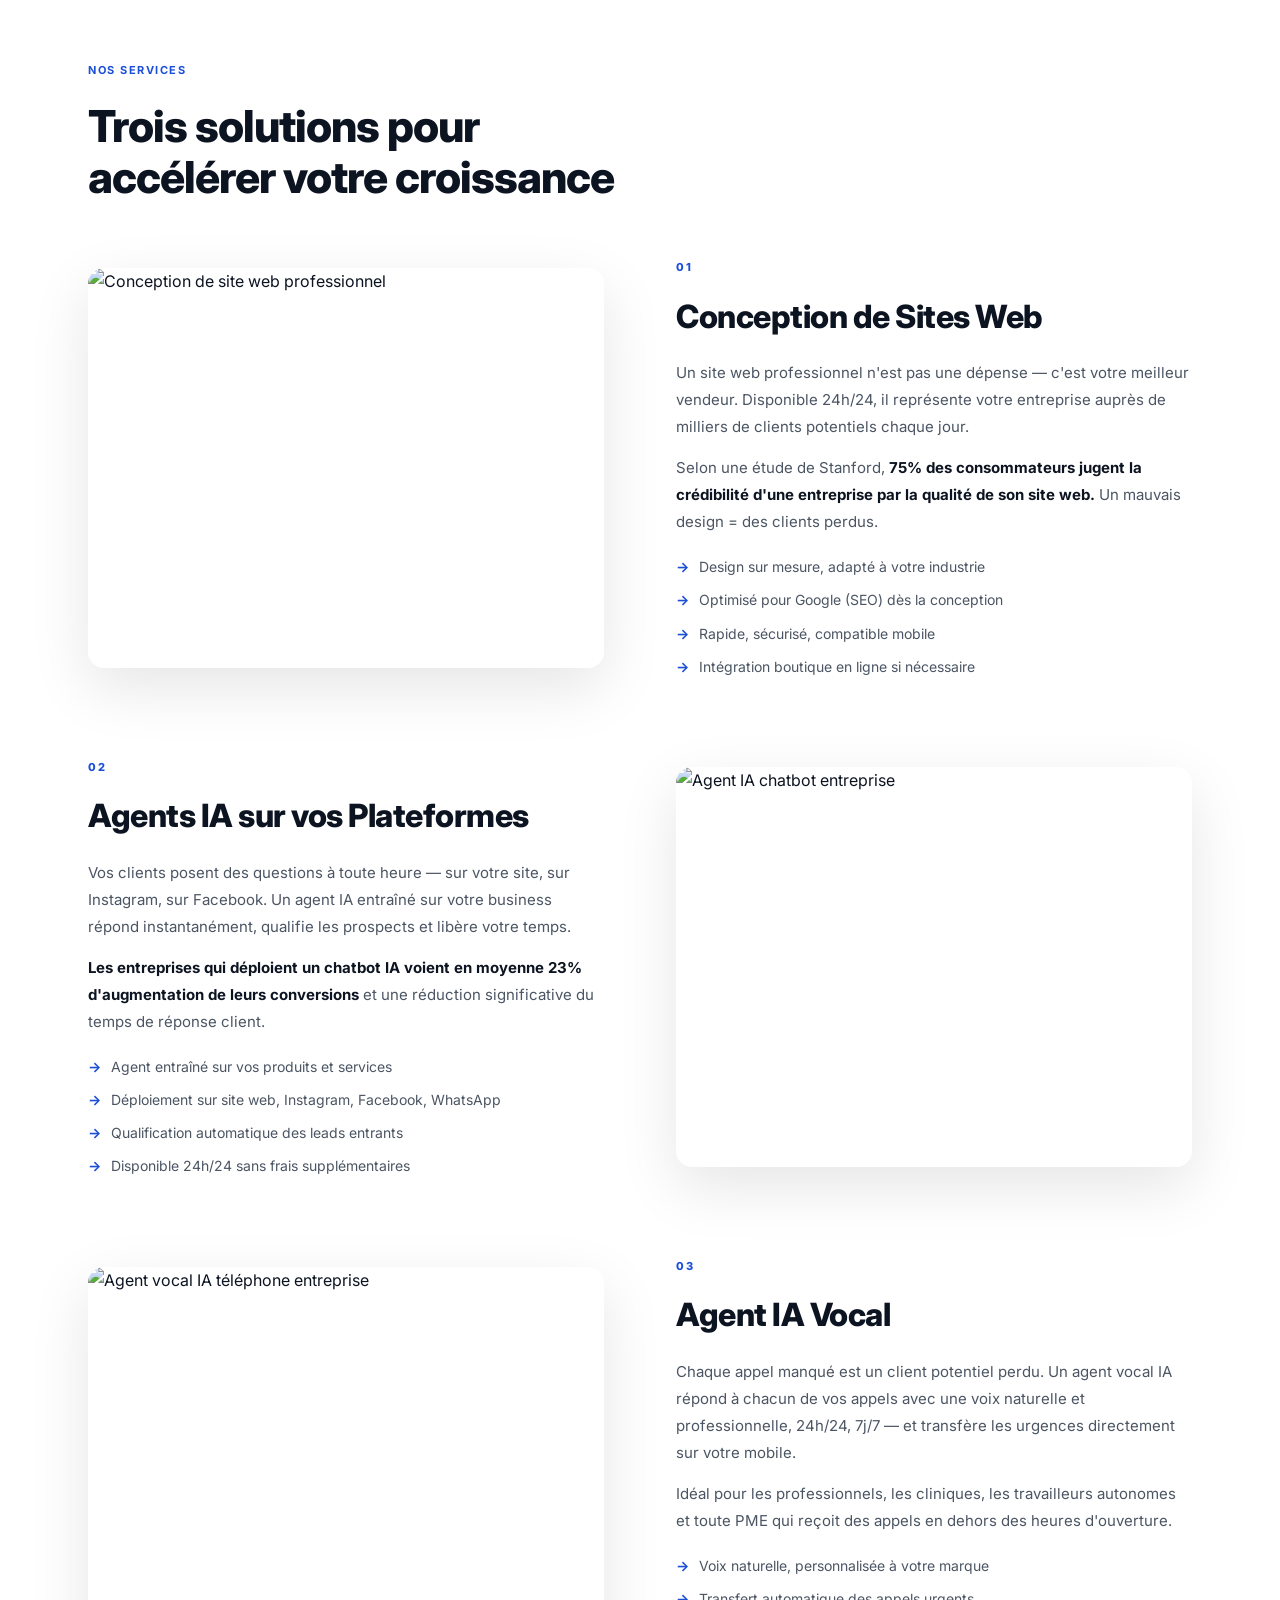
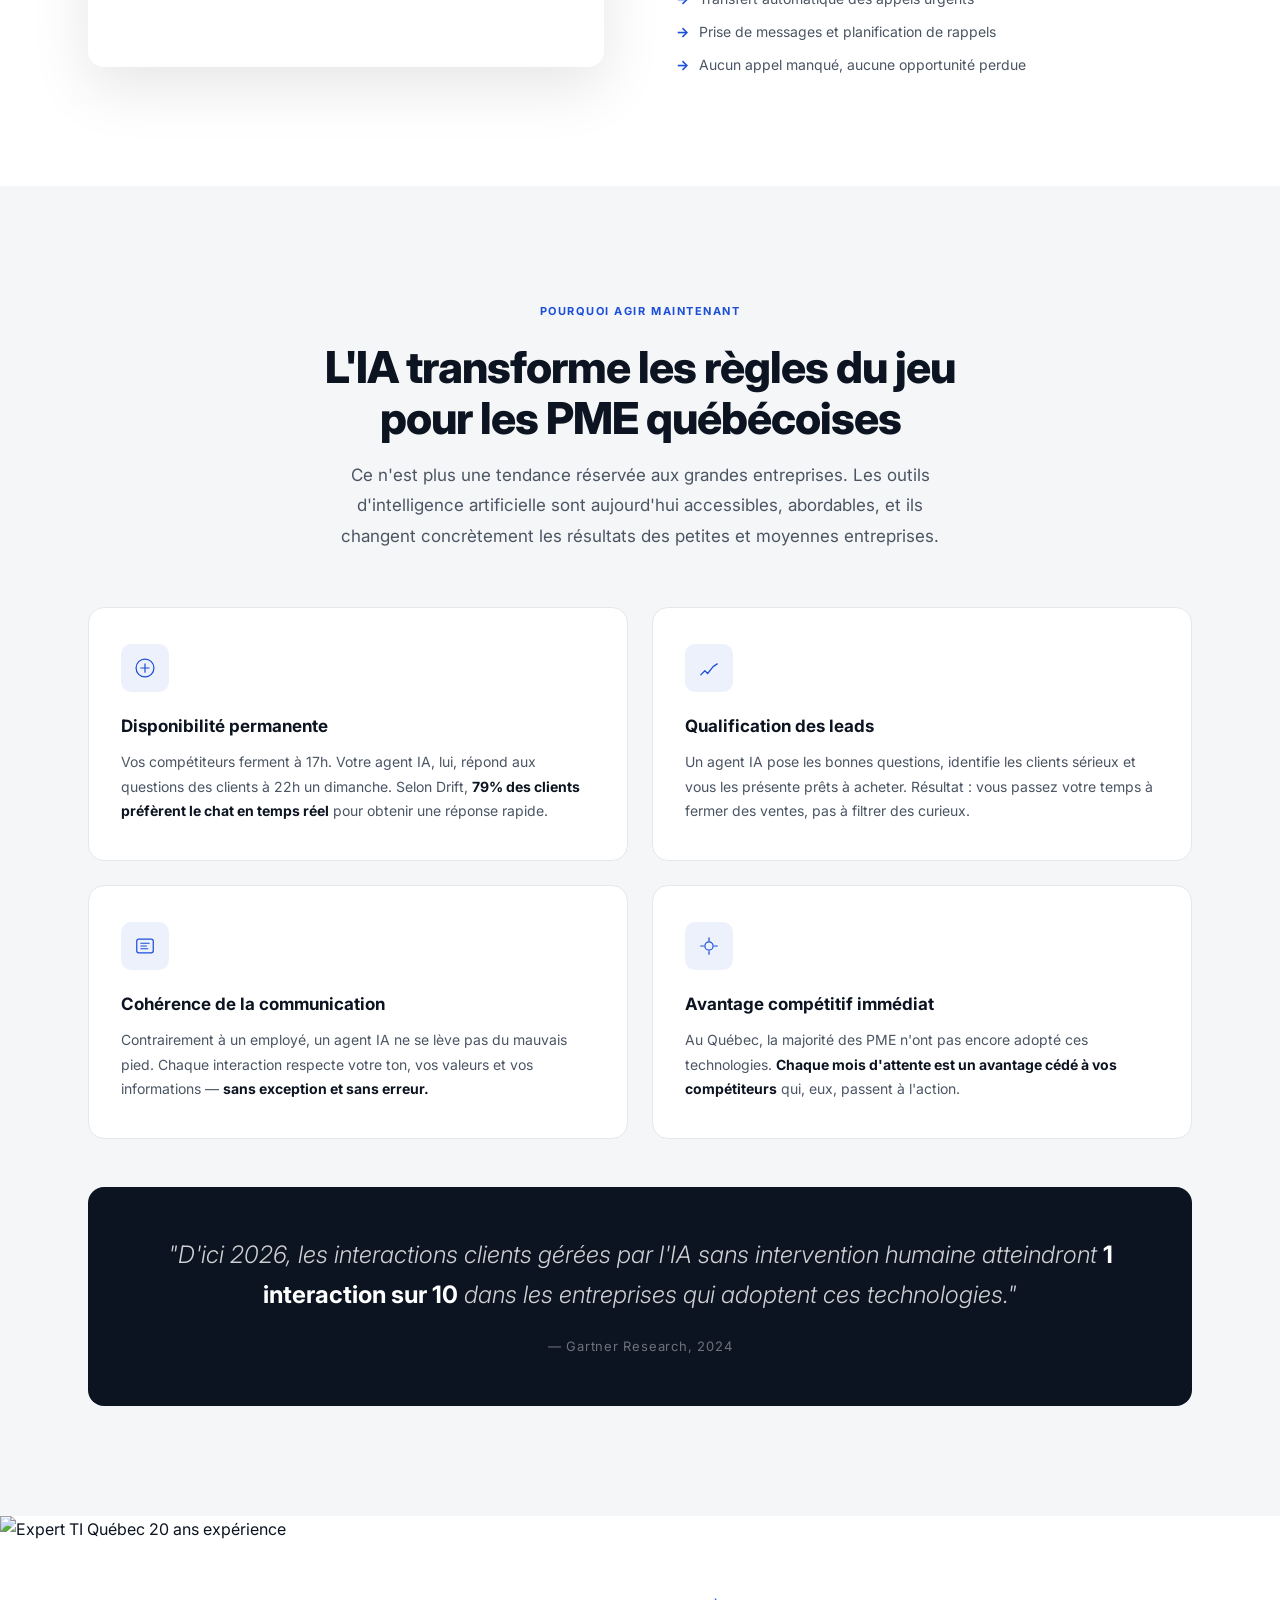
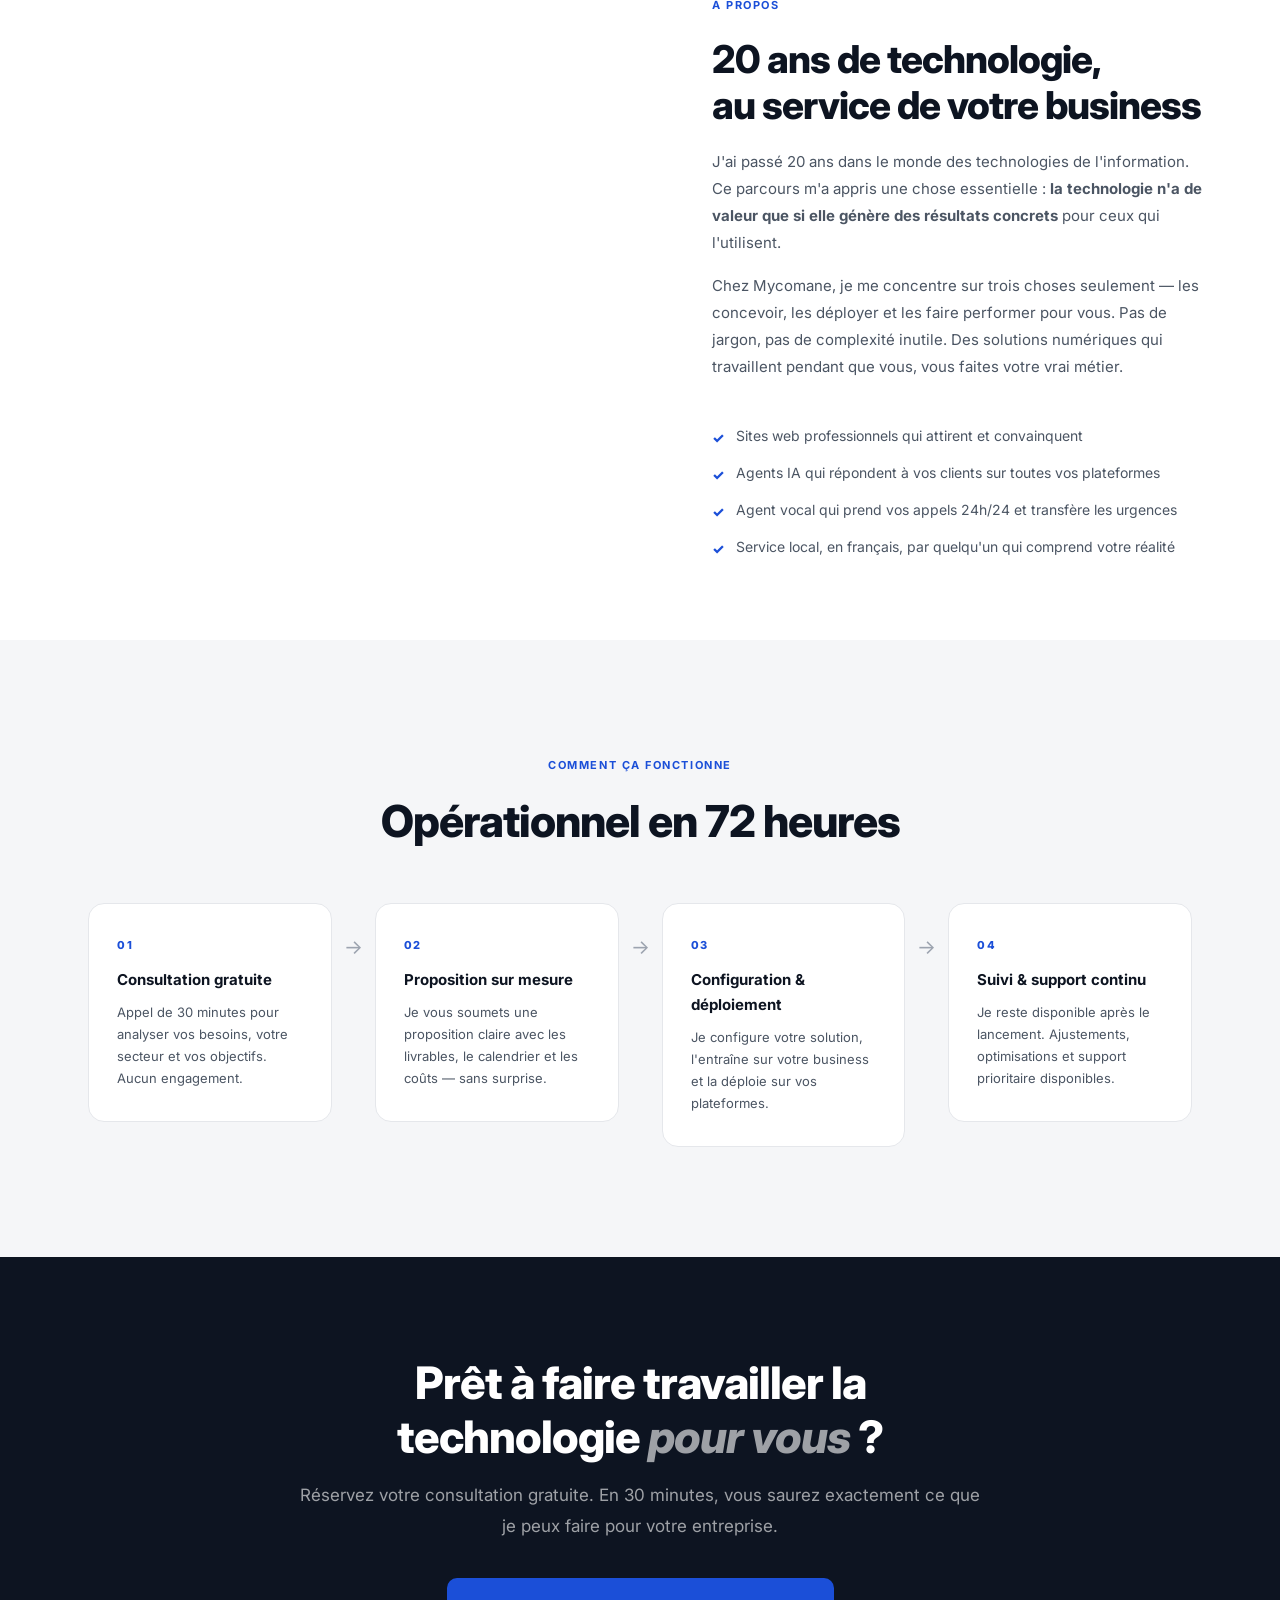
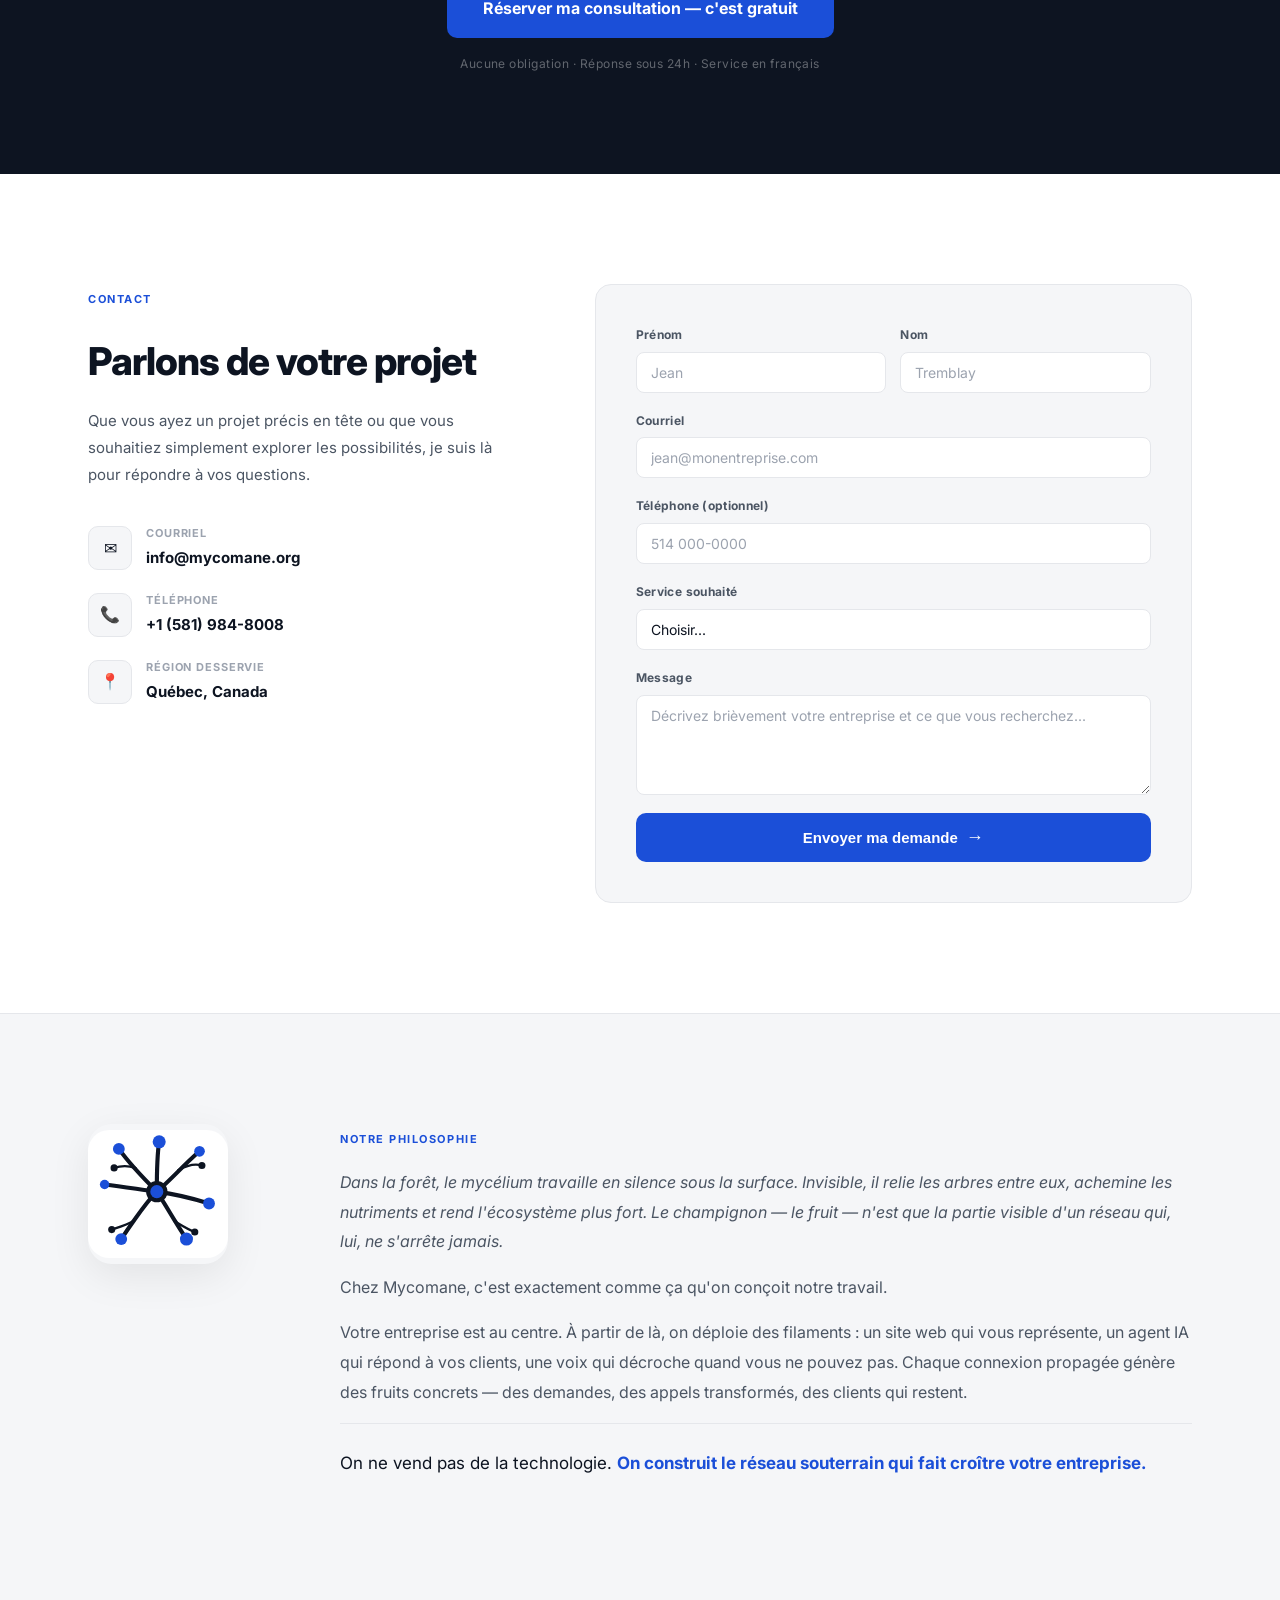
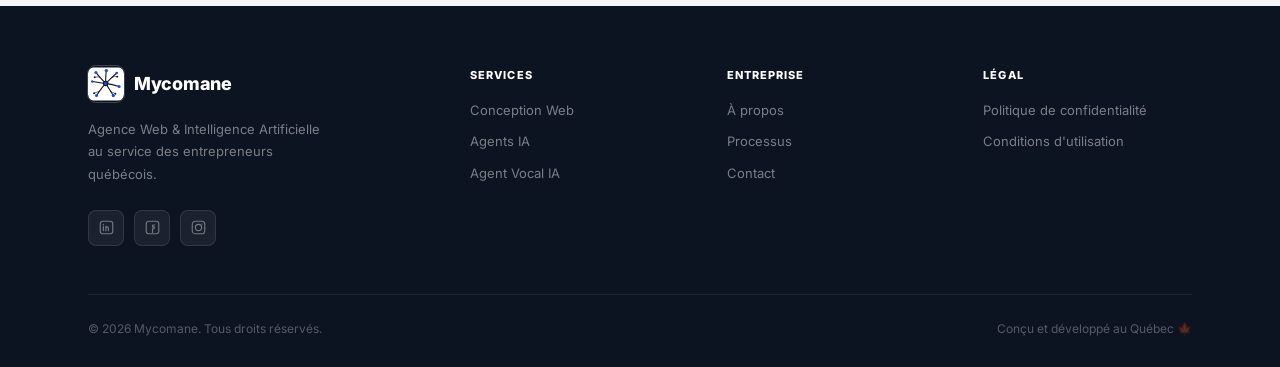
==== commit e0a80fce: "Add philosophy section with mycelium metaphor Co-Authored-By: Claude Sonnet 4.6 <noreply@anthropic.c" ====
--- a/index.html
+++ b/index.html
@@ -405,6 +405,24 @@
     </div>
   </section>
 
+  <!-- PHILOSOPHIE -->
+  <section id="philosophie">
+    <div class="container">
+      <div class="philo-inner reveal">
+        <div class="philo-logo">
+          <img src="assets/logo.svg" alt="Logo Mycomane mycélium" />
+        </div>
+        <div class="philo-text">
+          <div class="section-tag">Notre philosophie</div>
+          <p class="philo-lead">Dans la forêt, le mycélium travaille en silence sous la surface. Invisible, il relie les arbres entre eux, achemine les nutriments et rend l'écosystème plus fort. Le champignon — le fruit — n'est que la partie visible d'un réseau qui, lui, ne s'arrête jamais.</p>
+          <p>Chez Mycomane, c'est exactement comme ça qu'on conçoit notre travail.</p>
+          <p>Votre entreprise est au centre. À partir de là, on déploie des filaments : un site web qui vous représente, un agent IA qui répond à vos clients, une voix qui décroche quand vous ne pouvez pas. Chaque connexion propagée génère des fruits concrets — des demandes, des appels transformés, des clients qui restent.</p>
+          <p class="philo-closing">On ne vend pas de la technologie. <strong>On construit le réseau souterrain qui fait croître votre entreprise.</strong></p>
+        </div>
+      </div>
+    </div>
+  </section>
+
   <!-- FOOTER -->
   <footer id="footer">
     <div class="container">
--- a/styles.css
+++ b/styles.css
@@ -295,6 +295,54 @@
 .form-group textarea { resize: vertical; min-height: 100px; }
 .form-success { display: none; text-align: center; color: #16A34A; font-size: 14px; font-weight: 600; padding: 12px; background: #F0FDF4; border: 1px solid #BBF7D0; border-radius: 8px; }
 .form-success.show { display: block; }
+
+/* ===== PHILOSOPHIE ===== */
+#philosophie {
+  padding: 110px 0;
+  background: var(--off);
+  border-top: 1px solid var(--border);
+}
+.philo-inner {
+  display: grid;
+  grid-template-columns: 180px 1fr;
+  gap: 72px;
+  align-items: start;
+}
+.philo-logo img {
+  width: 140px;
+  height: 140px;
+  border-radius: 24px;
+  box-shadow: 0 12px 40px rgba(0,0,0,0.08);
+}
+.philo-text .section-tag { margin-bottom: 20px; }
+.philo-lead {
+  font-size: 20px;
+  font-weight: 400;
+  color: var(--text);
+  line-height: 1.75;
+  margin-bottom: 24px;
+  font-style: italic;
+}
+.philo-text p {
+  font-size: 16px;
+  color: var(--mid);
+  line-height: 1.85;
+  margin-bottom: 16px;
+}
+.philo-closing {
+  font-size: 17px !important;
+  color: var(--text) !important;
+  margin-top: 8px;
+  padding-top: 24px;
+  border-top: 1px solid var(--border);
+}
+.philo-closing strong { color: var(--blue); }
+
+@media (max-width: 768px) {
+  .philo-inner { grid-template-columns: 1fr; gap: 36px; }
+  .philo-logo img { width: 100px; height: 100px; }
+  .philo-lead { font-size: 17px; }
+}
 
 /* ===== FOOTER ===== */
 #footer { padding: 60px 0 28px; background: var(--dark); }
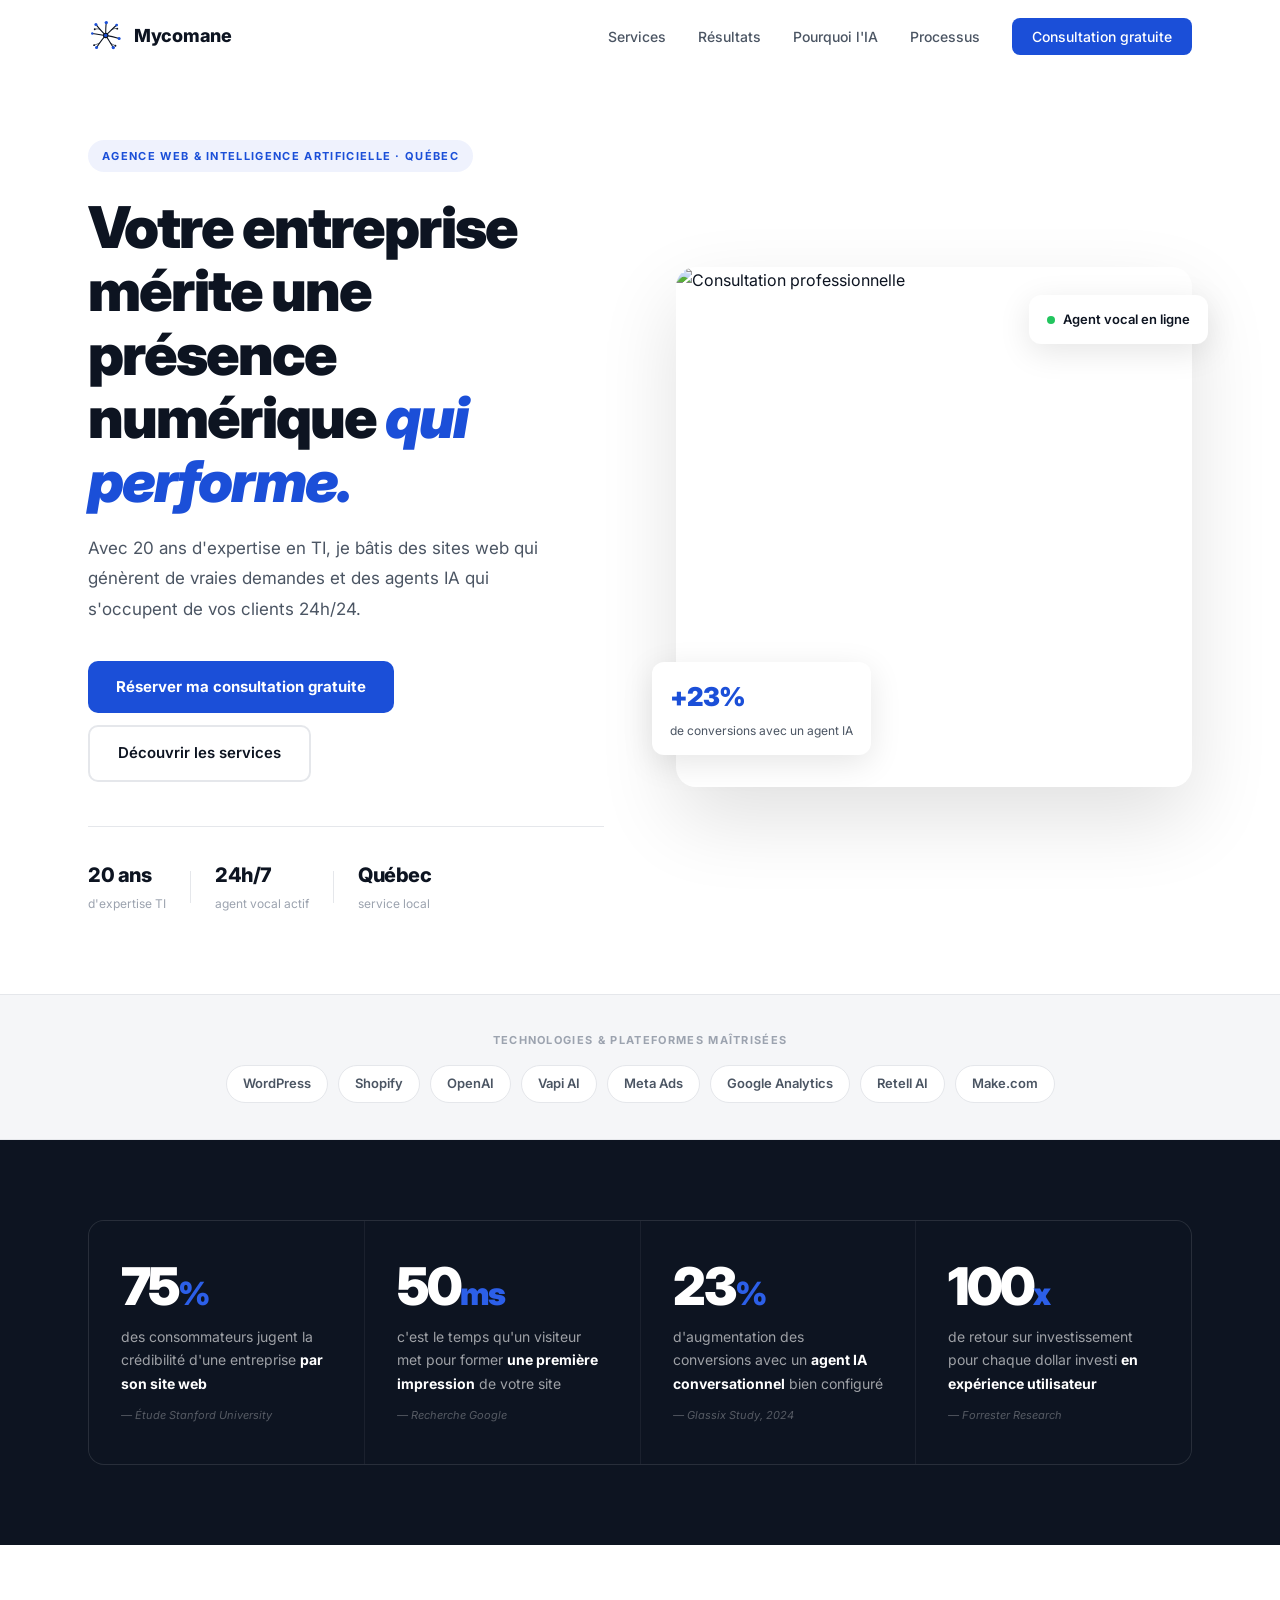
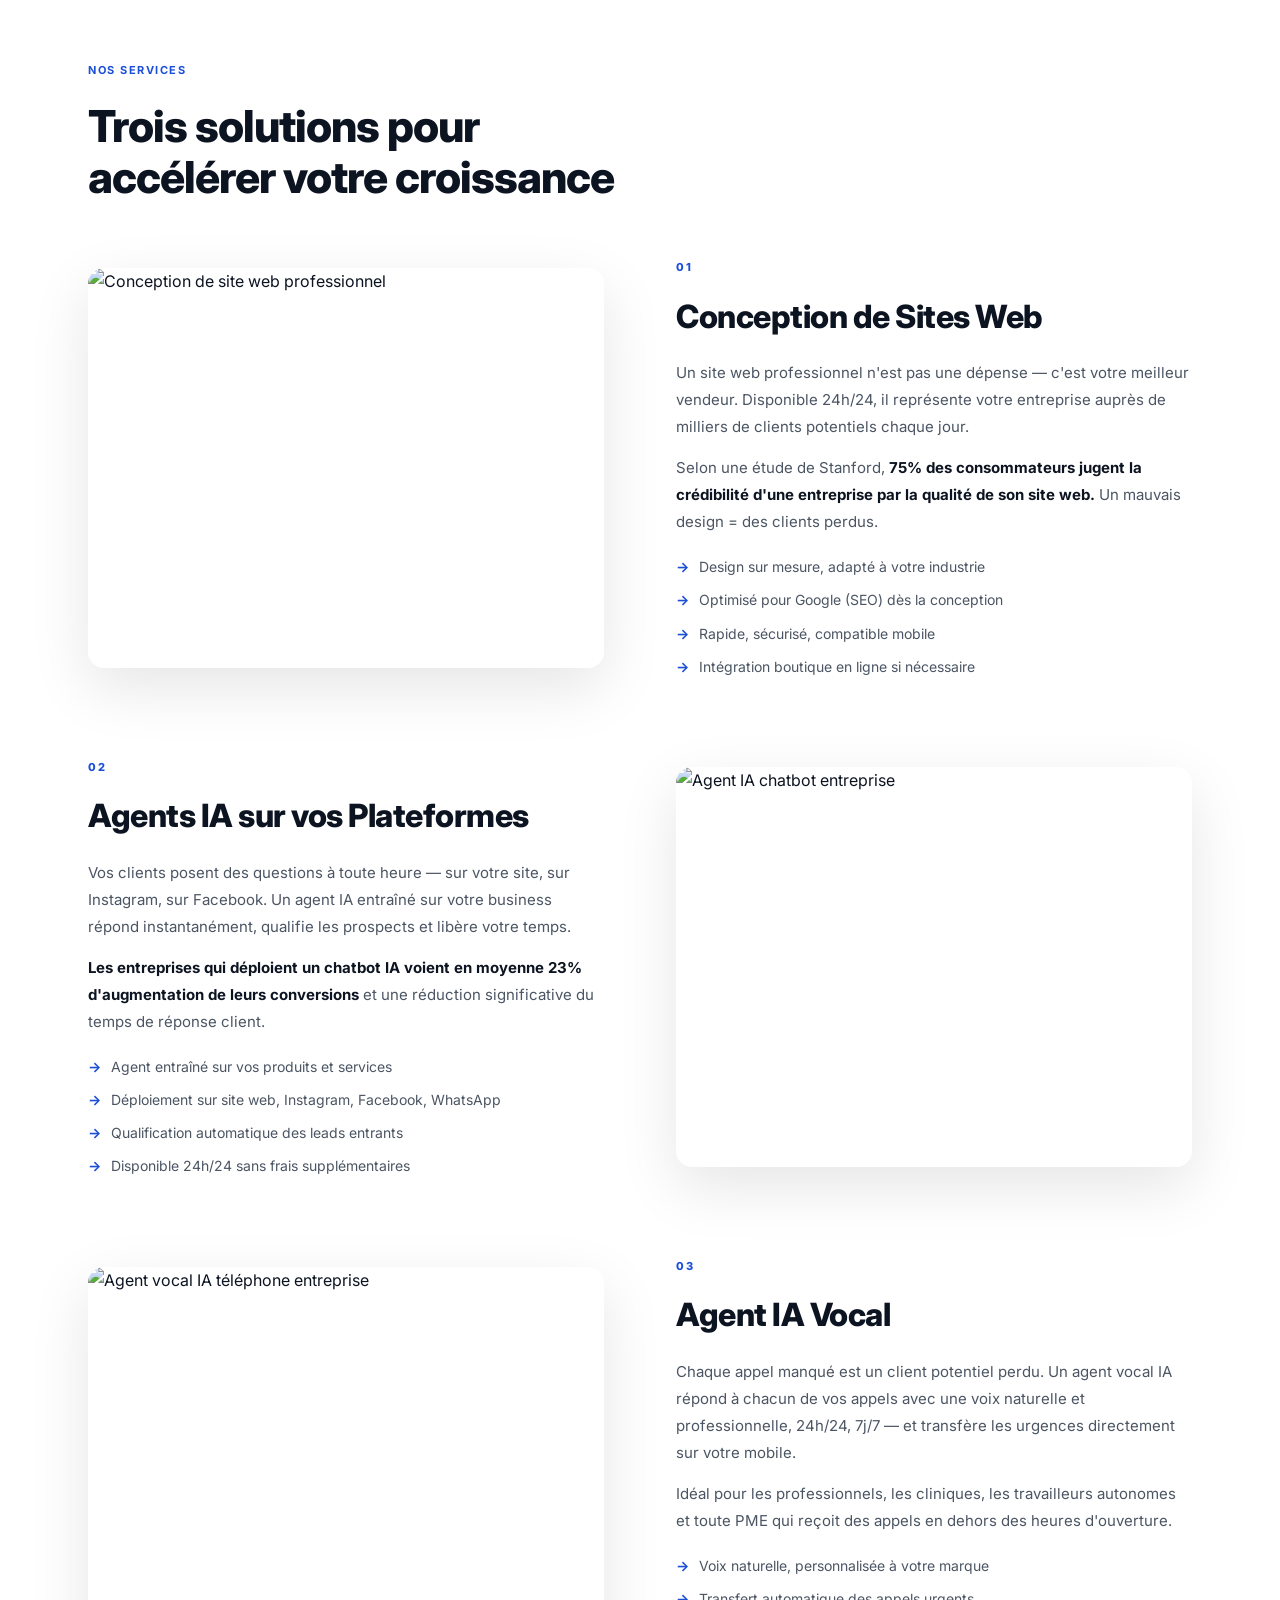
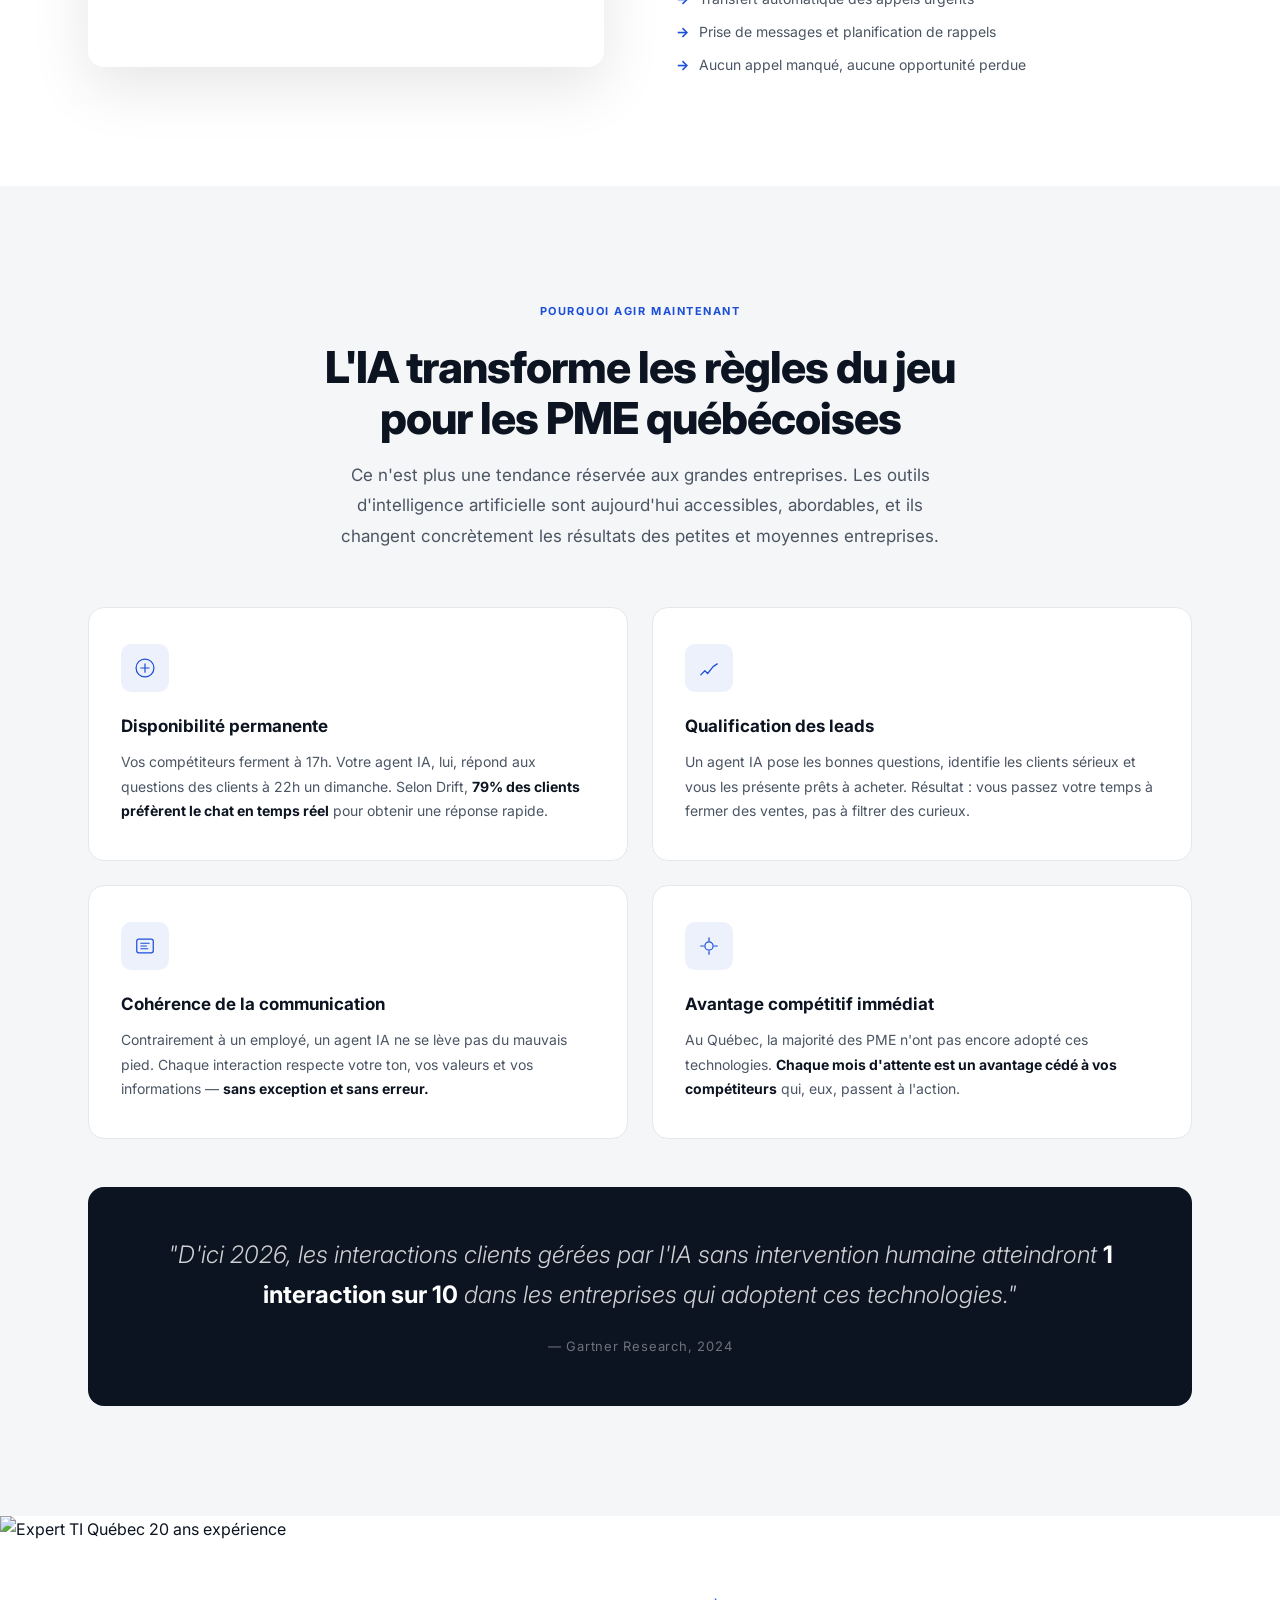
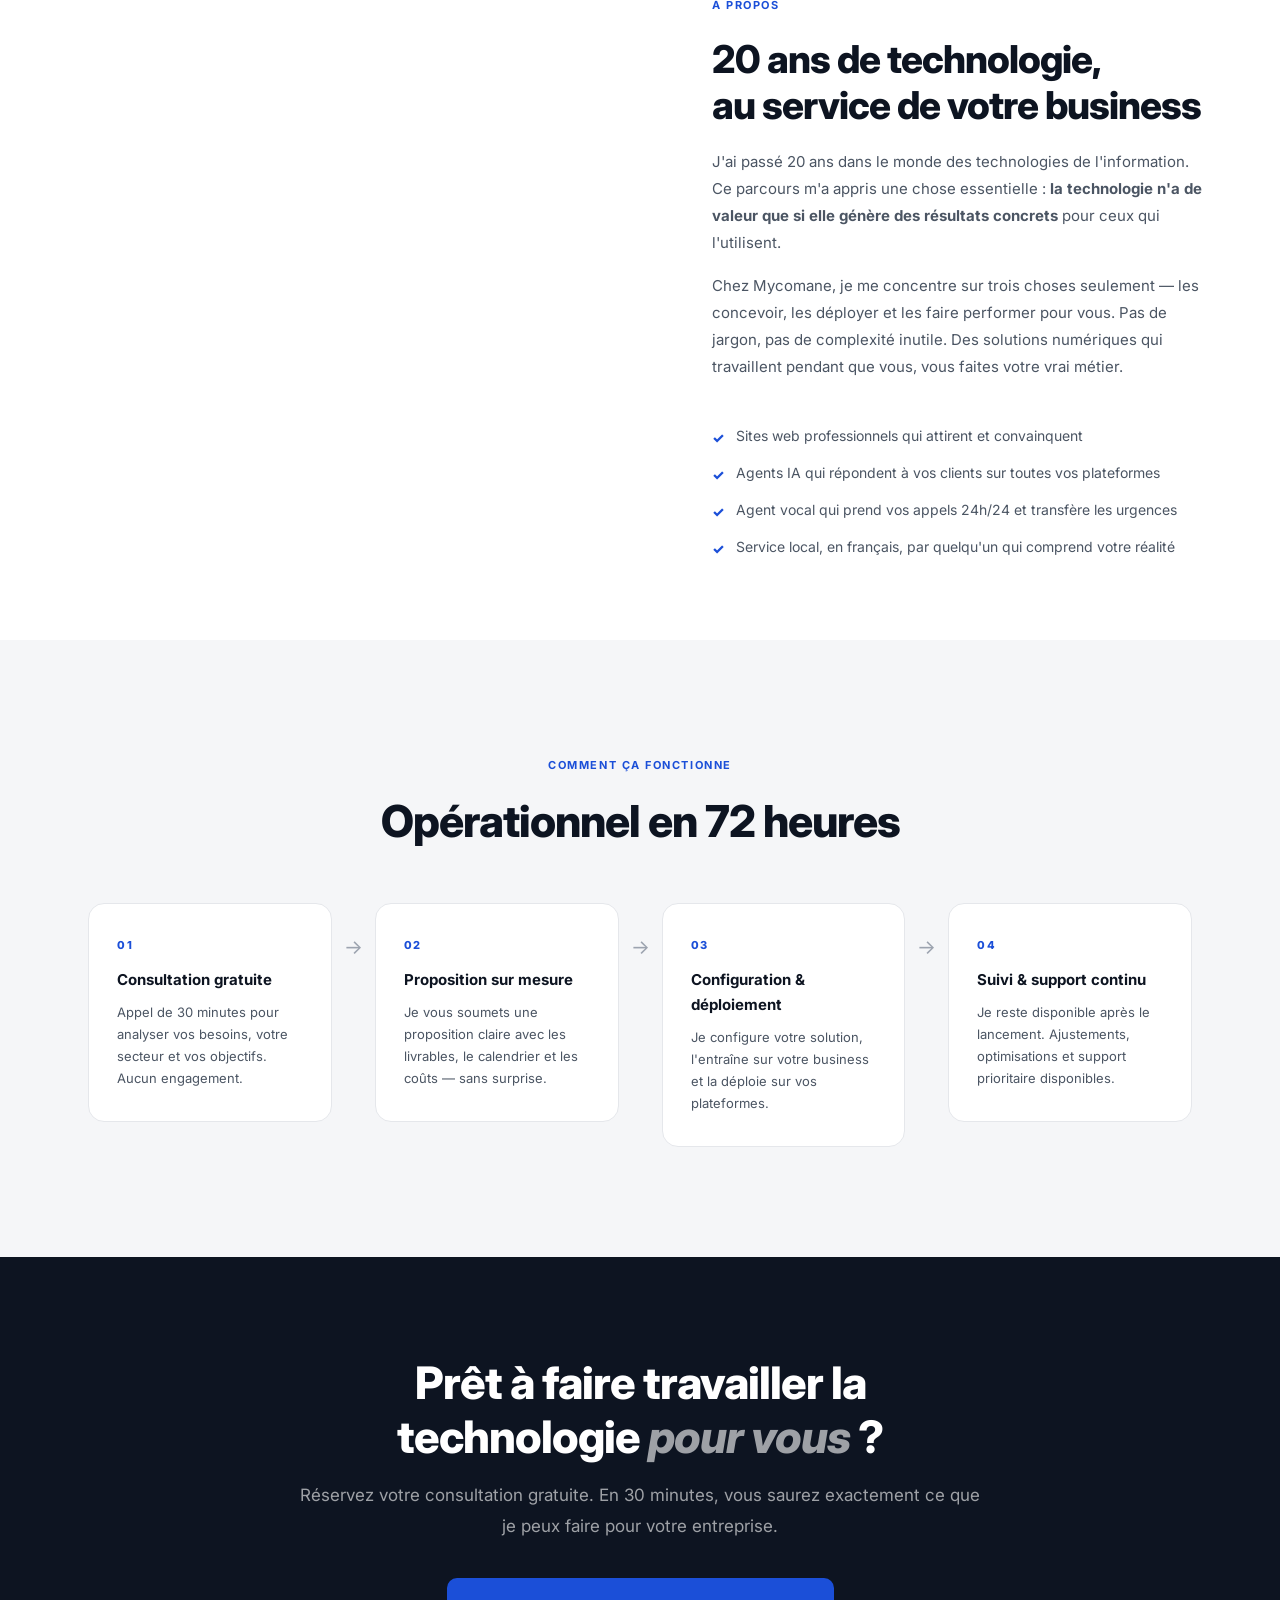
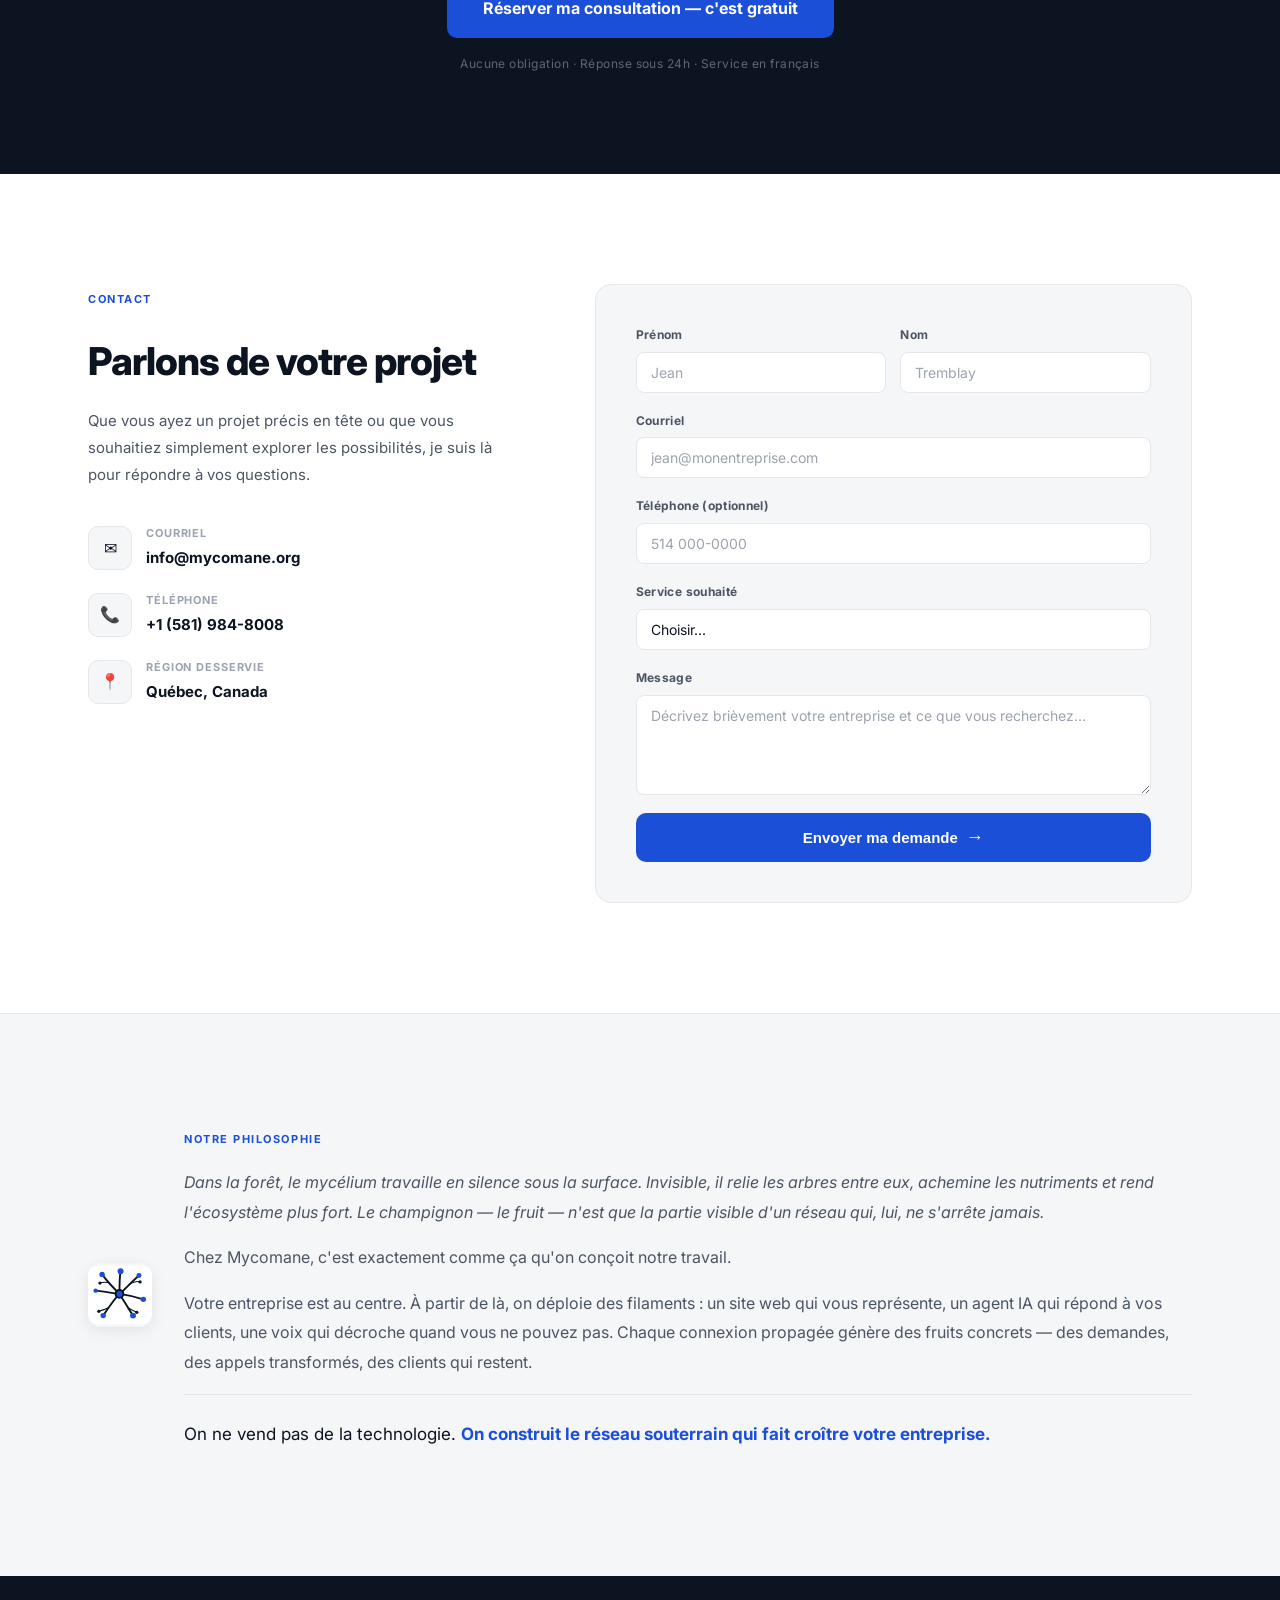
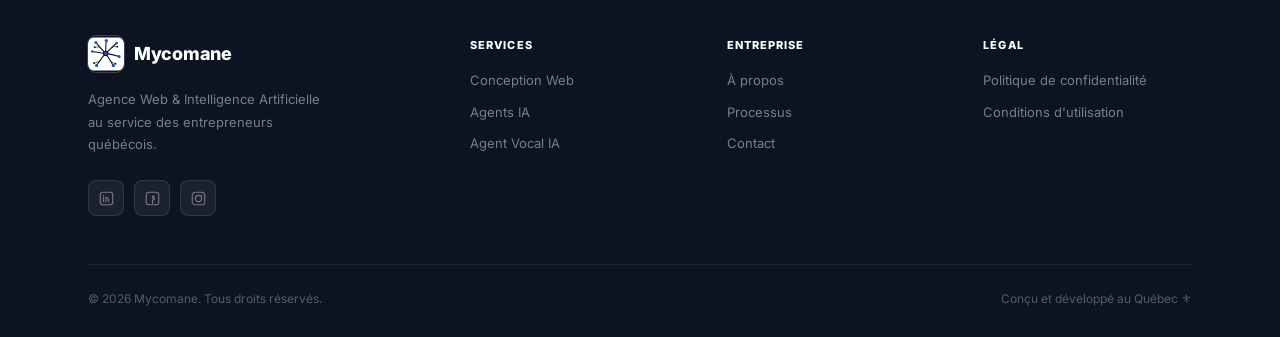
==== commit 7b9e958f: "Replace maple leaf with fleur de lys in footer Co-Authored-By: Claude Sonnet 4.6 <noreply@anthropic." ====
--- a/index.html
+++ b/index.html
@@ -465,7 +465,7 @@
       </div>
       <div class="footer-bottom">
         <span>© 2026 Mycomane. Tous droits réservés.</span>
-        <span>Conçu et développé au Québec 🍁</span>
+        <span>Conçu et développé au Québec ⚜</span>
       </div>
     </div>
   </footer>
--- a/styles.css
+++ b/styles.css
@@ -303,16 +303,19 @@
   border-top: 1px solid var(--border);
 }
 .philo-inner {
-  display: grid;
-  grid-template-columns: 180px 1fr;
-  gap: 72px;
-  align-items: start;
+  display: flex;
+  gap: 32px;
+  align-items: center;
+}
+.philo-logo {
+  flex-shrink: 0;
+  align-self: center;
 }
 .philo-logo img {
-  width: 140px;
-  height: 140px;
-  border-radius: 24px;
-  box-shadow: 0 12px 40px rgba(0,0,0,0.08);
+  width: 64px;
+  height: 64px;
+  border-radius: 12px;
+  box-shadow: 0 4px 16px rgba(0,0,0,0.08);
 }
 .philo-text .section-tag { margin-bottom: 20px; }
 .philo-lead {
@@ -339,8 +342,8 @@
 .philo-closing strong { color: var(--blue); }
 
 @media (max-width: 768px) {
-  .philo-inner { grid-template-columns: 1fr; gap: 36px; }
-  .philo-logo img { width: 100px; height: 100px; }
+  .philo-inner { flex-direction: column; align-items: flex-start; gap: 24px; }
+  .philo-logo img { width: 52px; height: 52px; }
   .philo-lead { font-size: 17px; }
 }
 
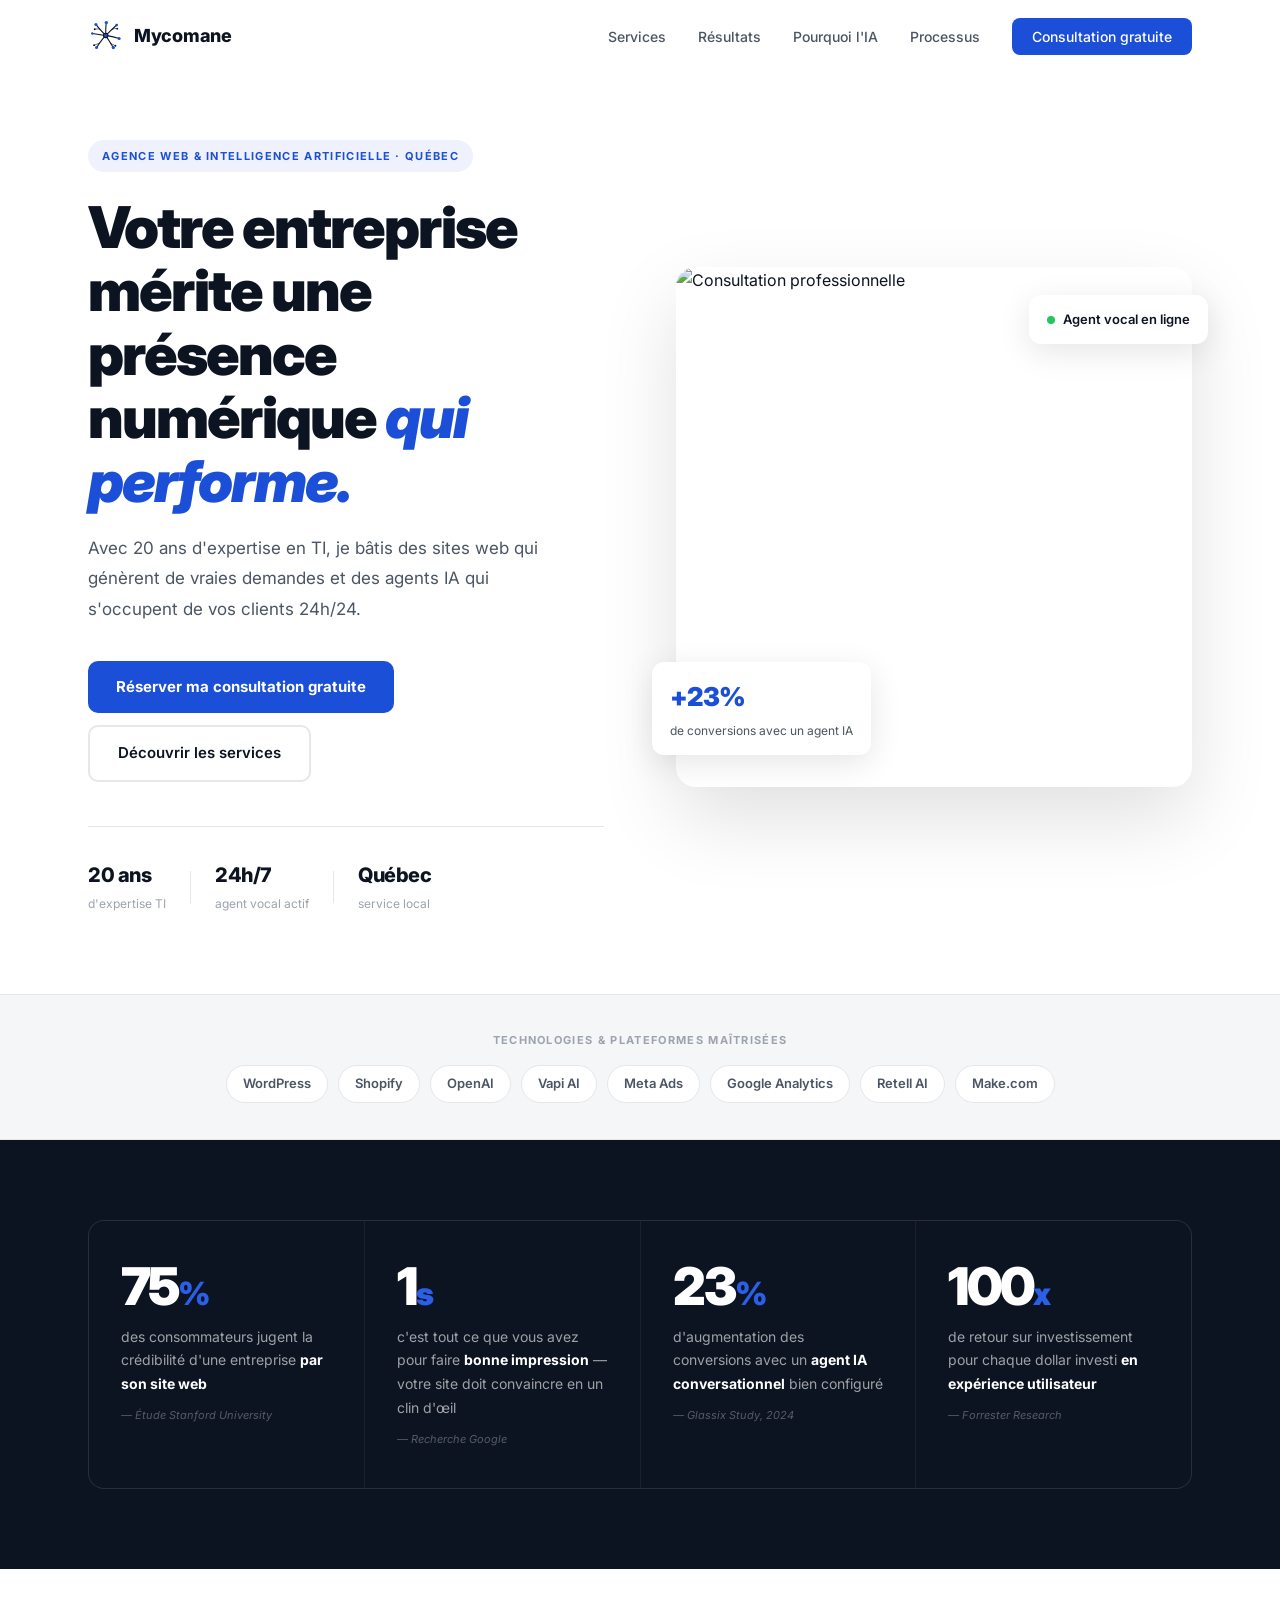
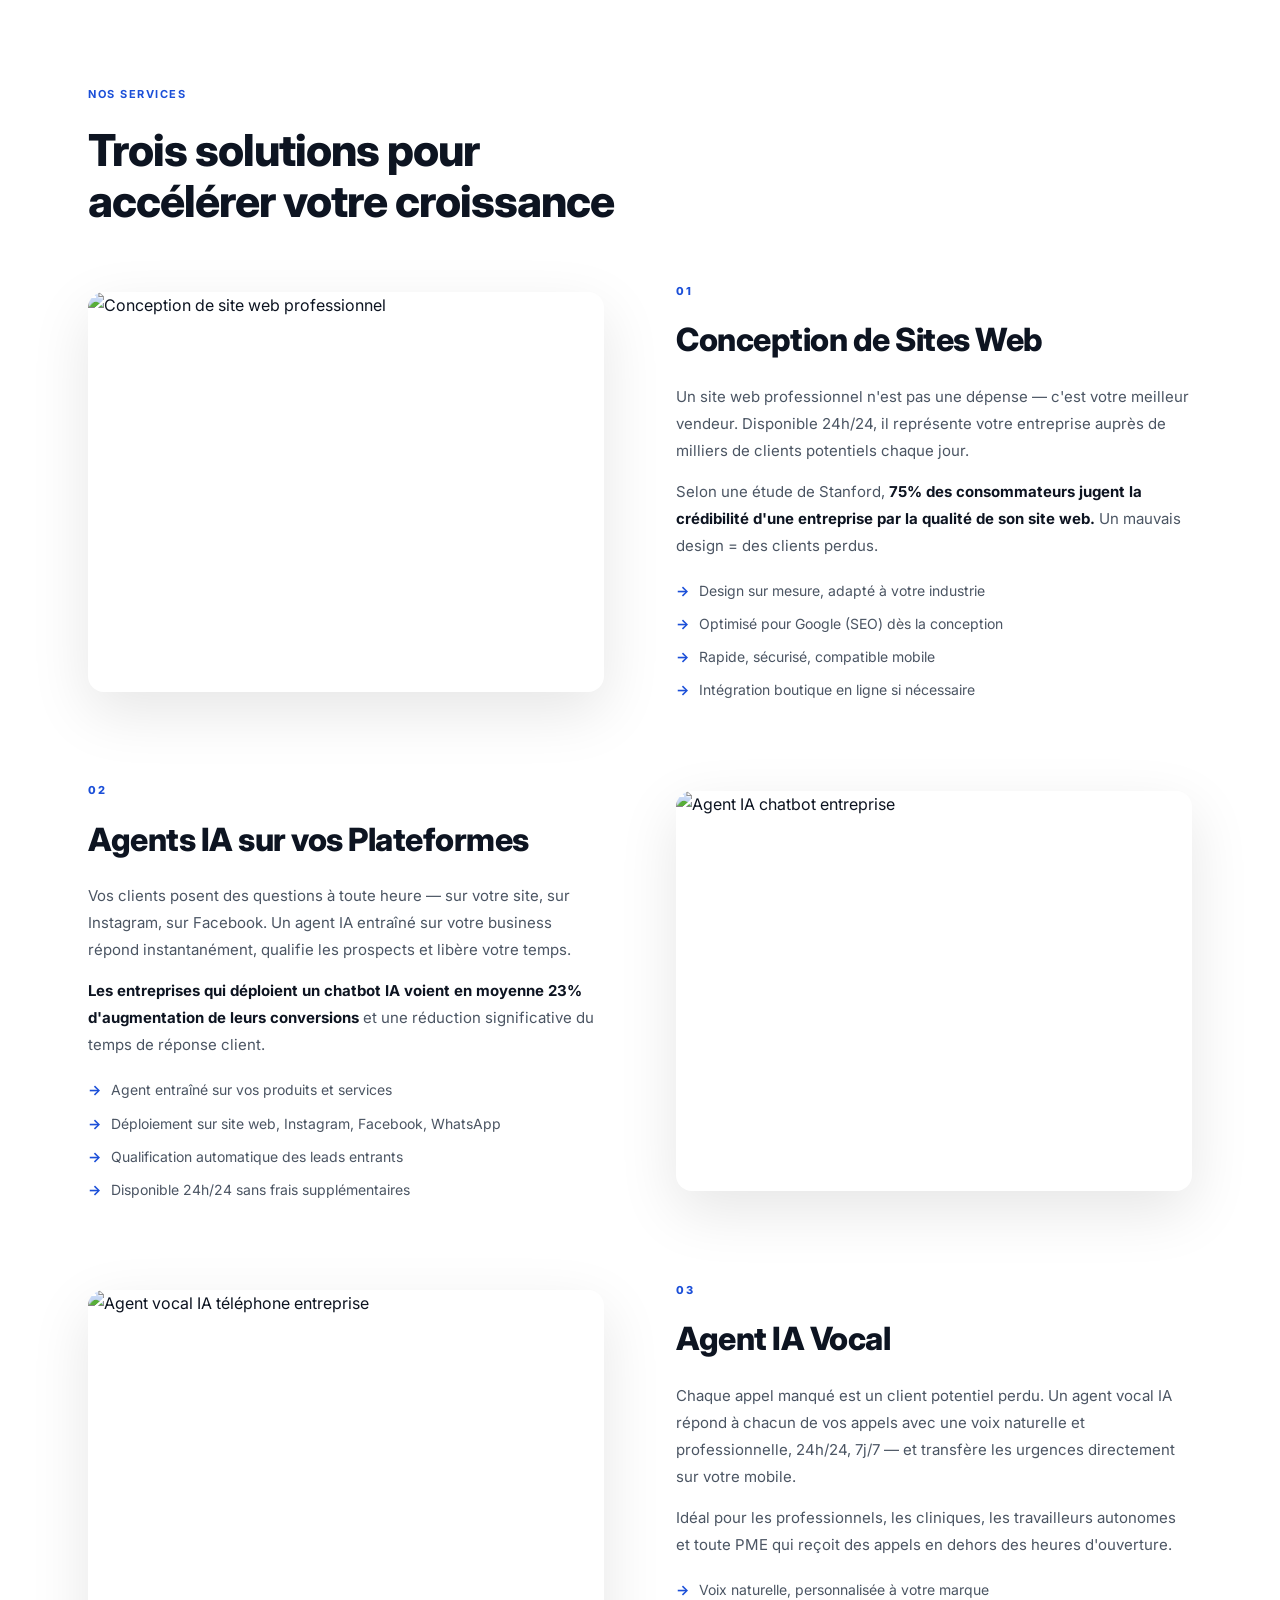
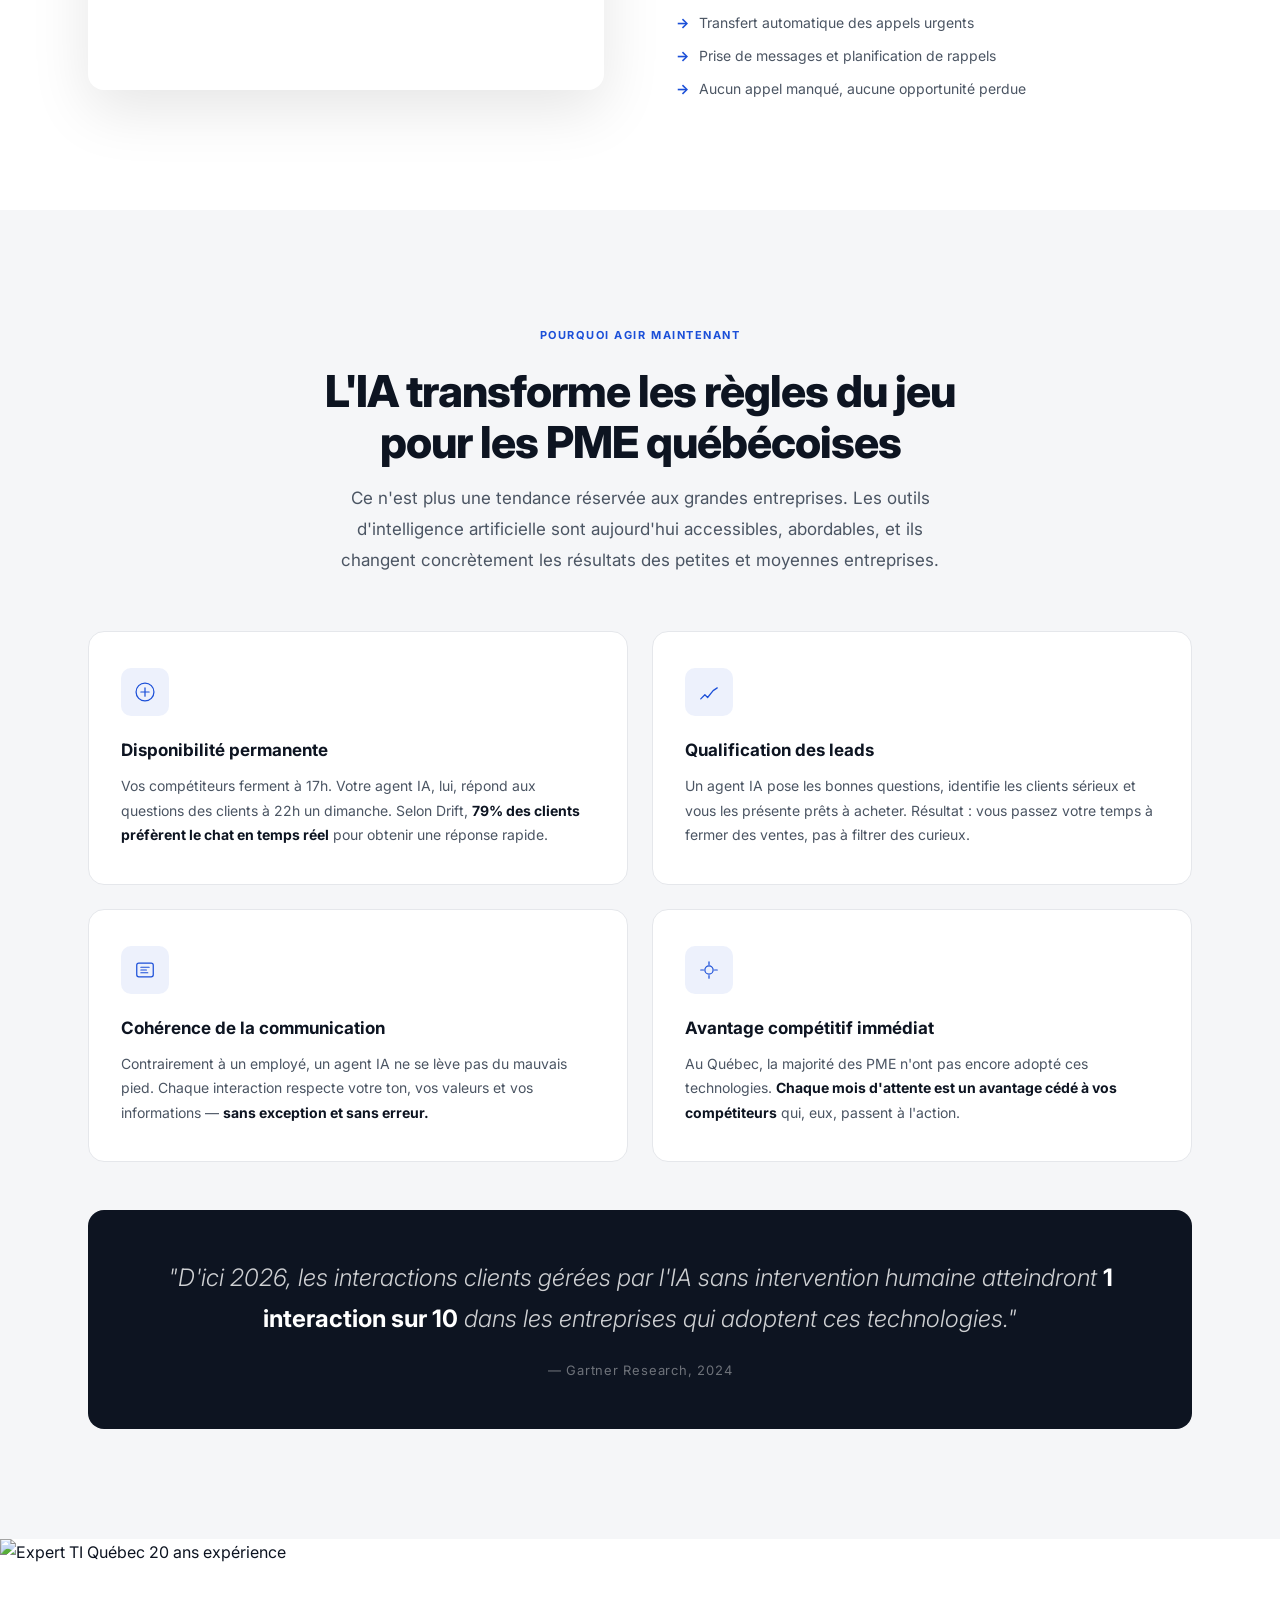
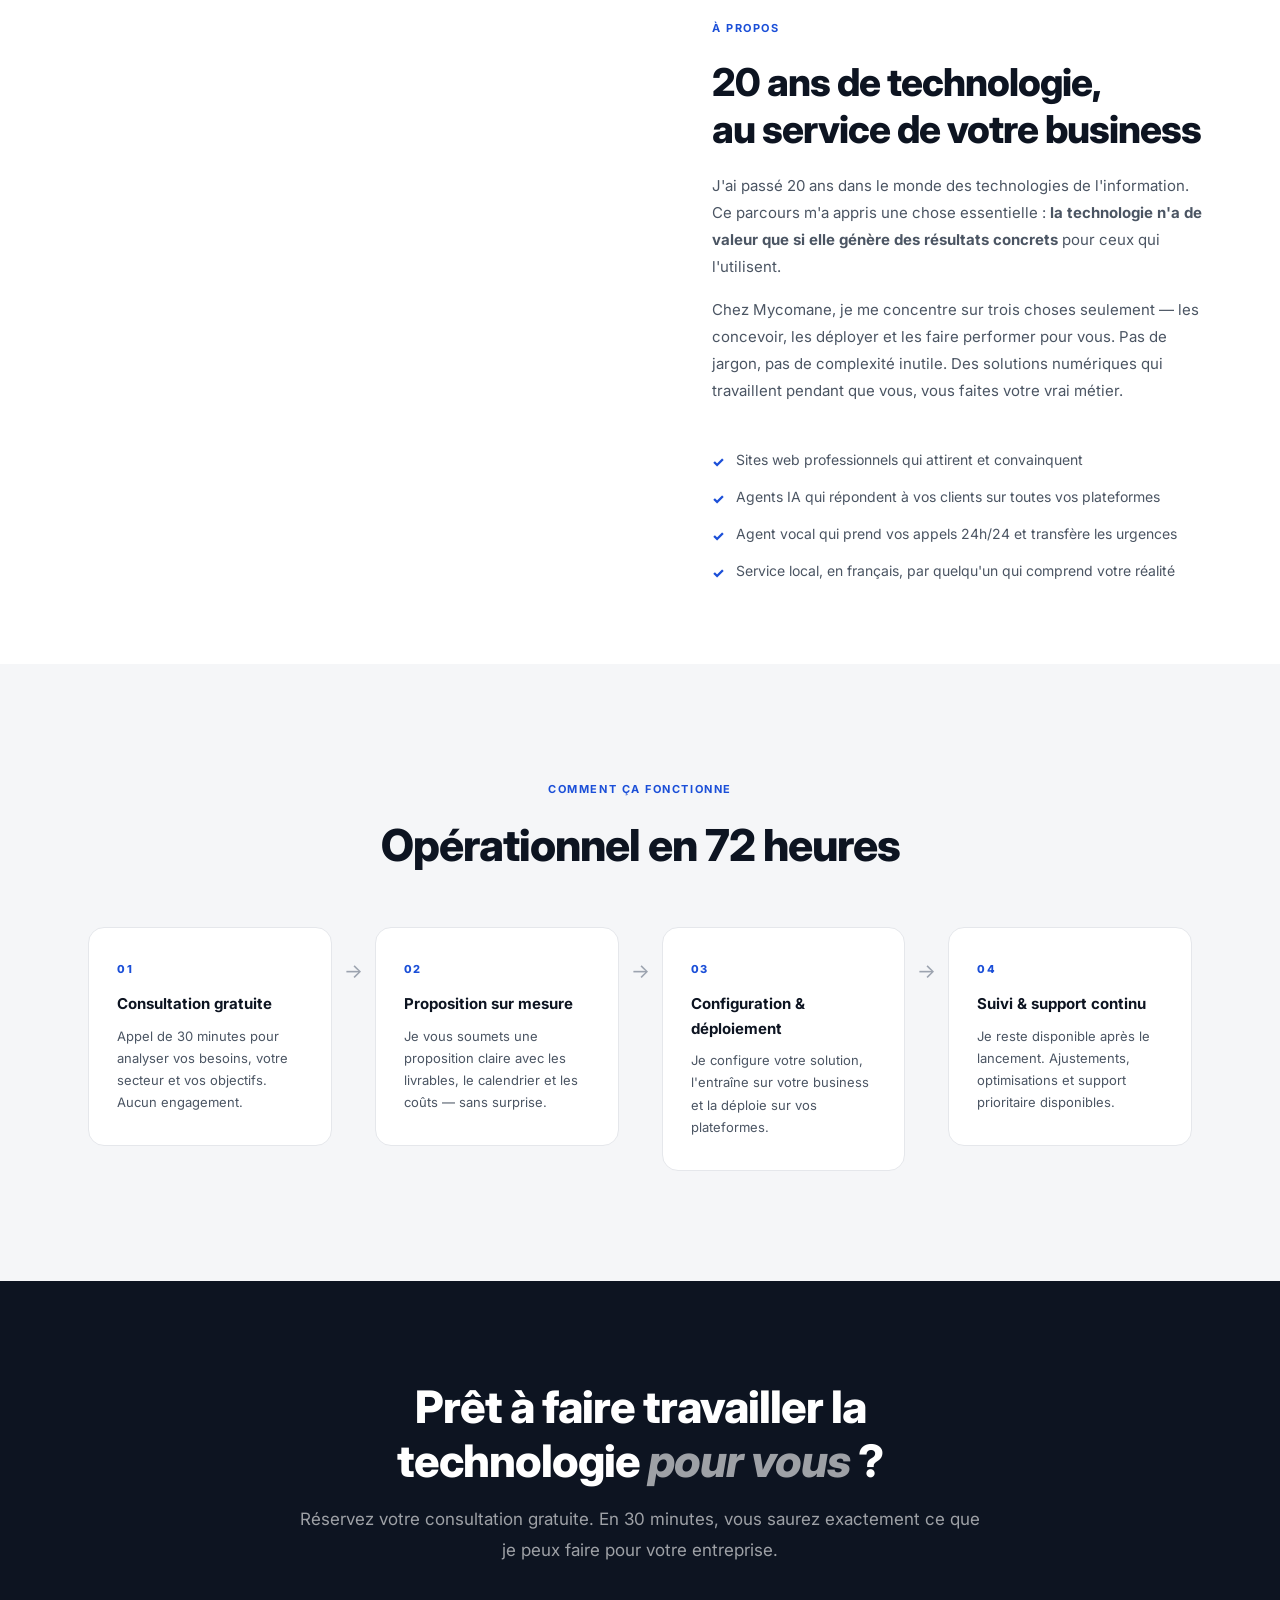
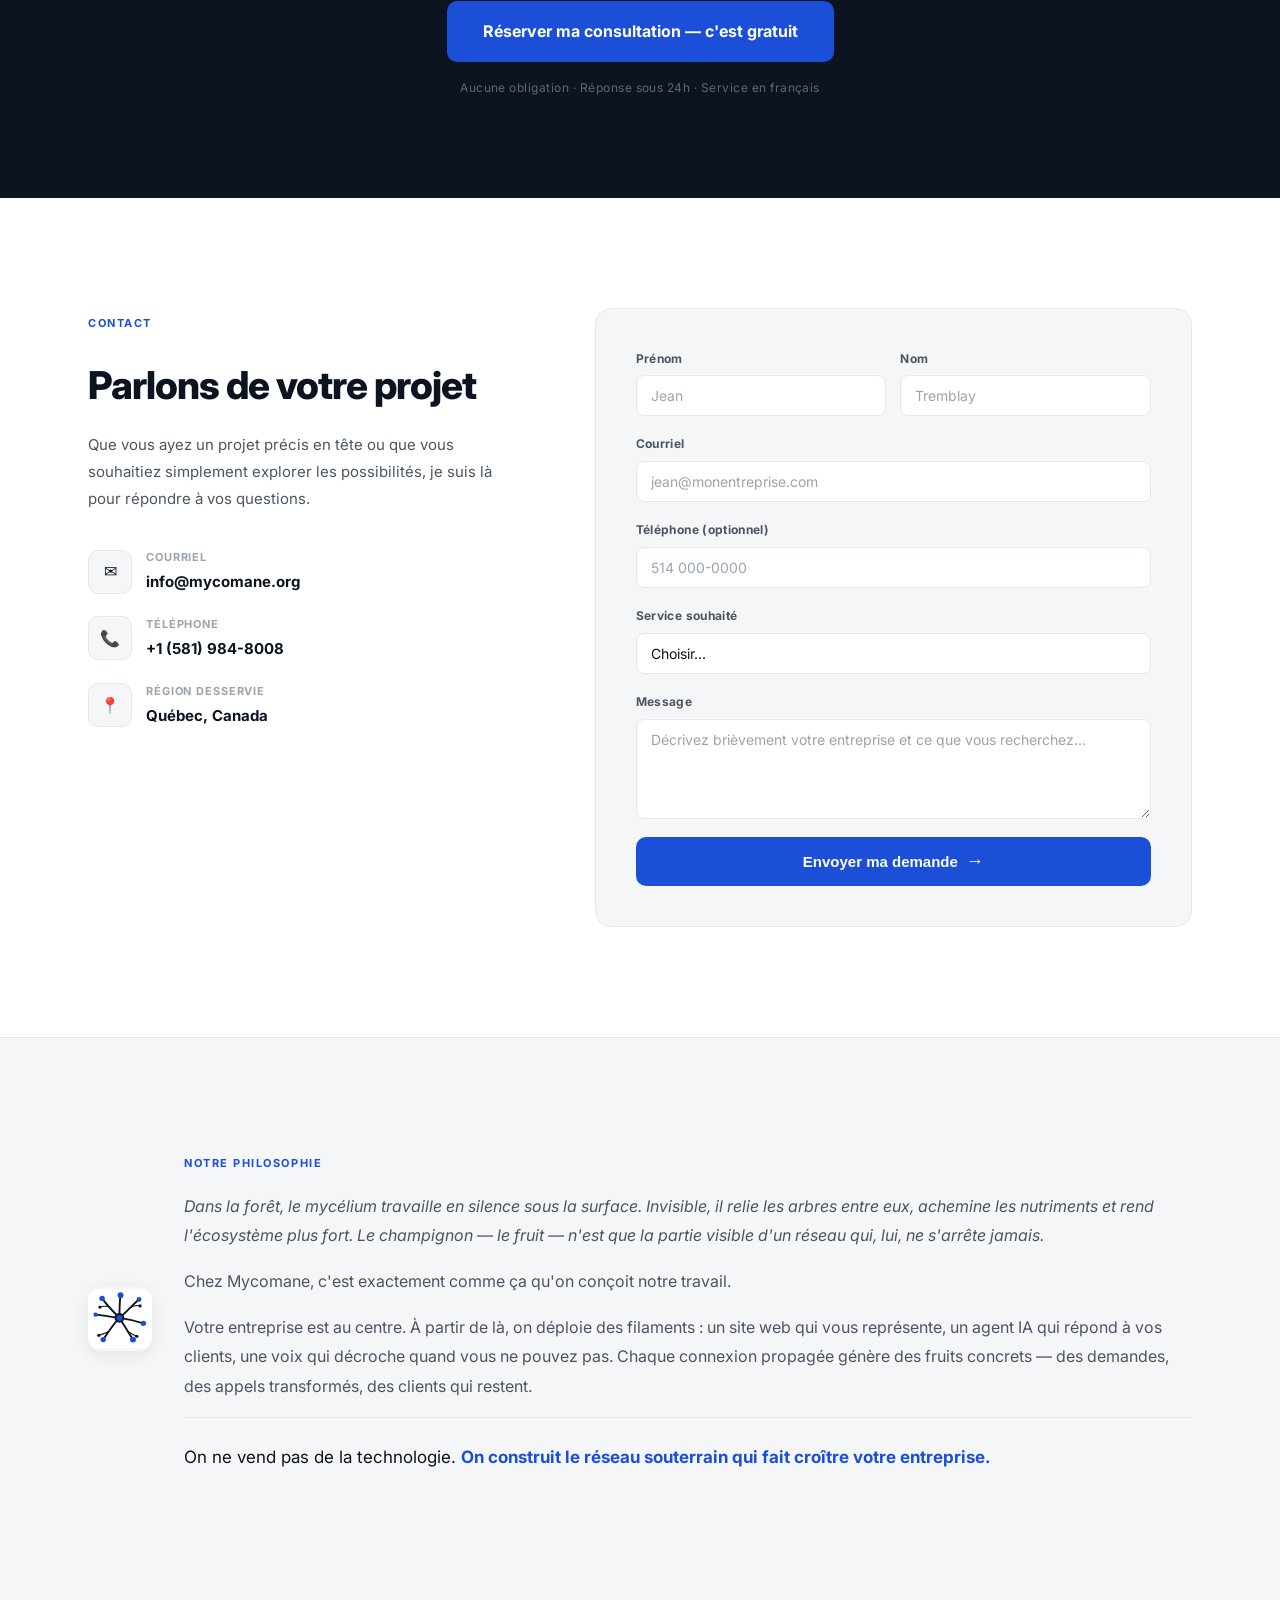
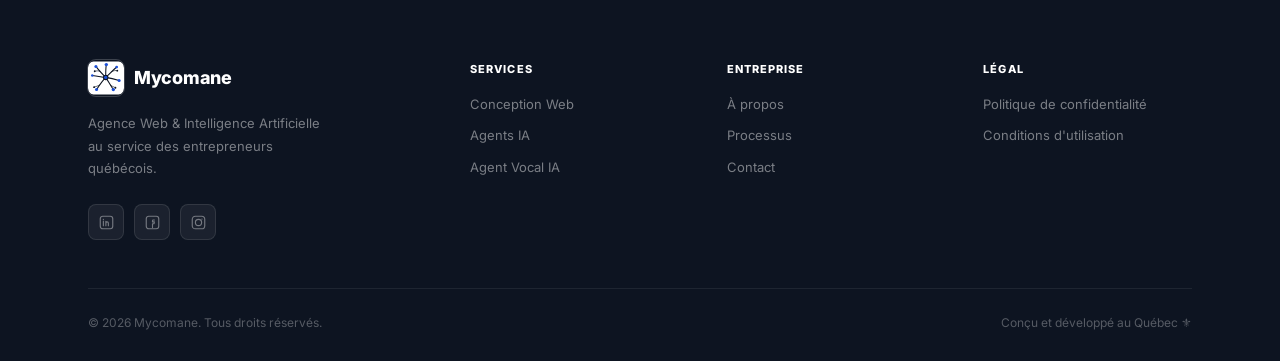
==== commit 4ef54937: "Replace 50ms with 1s for clarity - clearer for general audience Co-Authored-By: Claude Sonnet 4.6 <n" ====
--- a/index.html
+++ b/index.html
@@ -103,8 +103,8 @@
           <div class="stat-source">— Étude Stanford University</div>
         </div>
         <div class="stat-block">
-          <div class="stat-num">50<span>ms</span></div>
-          <div class="stat-text">c'est le temps qu'un visiteur met pour former <strong>une première impression</strong> de votre site</div>
+          <div class="stat-num">1<span>s</span></div>
+          <div class="stat-text">c'est tout ce que vous avez pour faire <strong>bonne impression</strong> — votre site doit convaincre en un clin d'œil</div>
           <div class="stat-source">— Recherche Google</div>
         </div>
         <div class="stat-block">
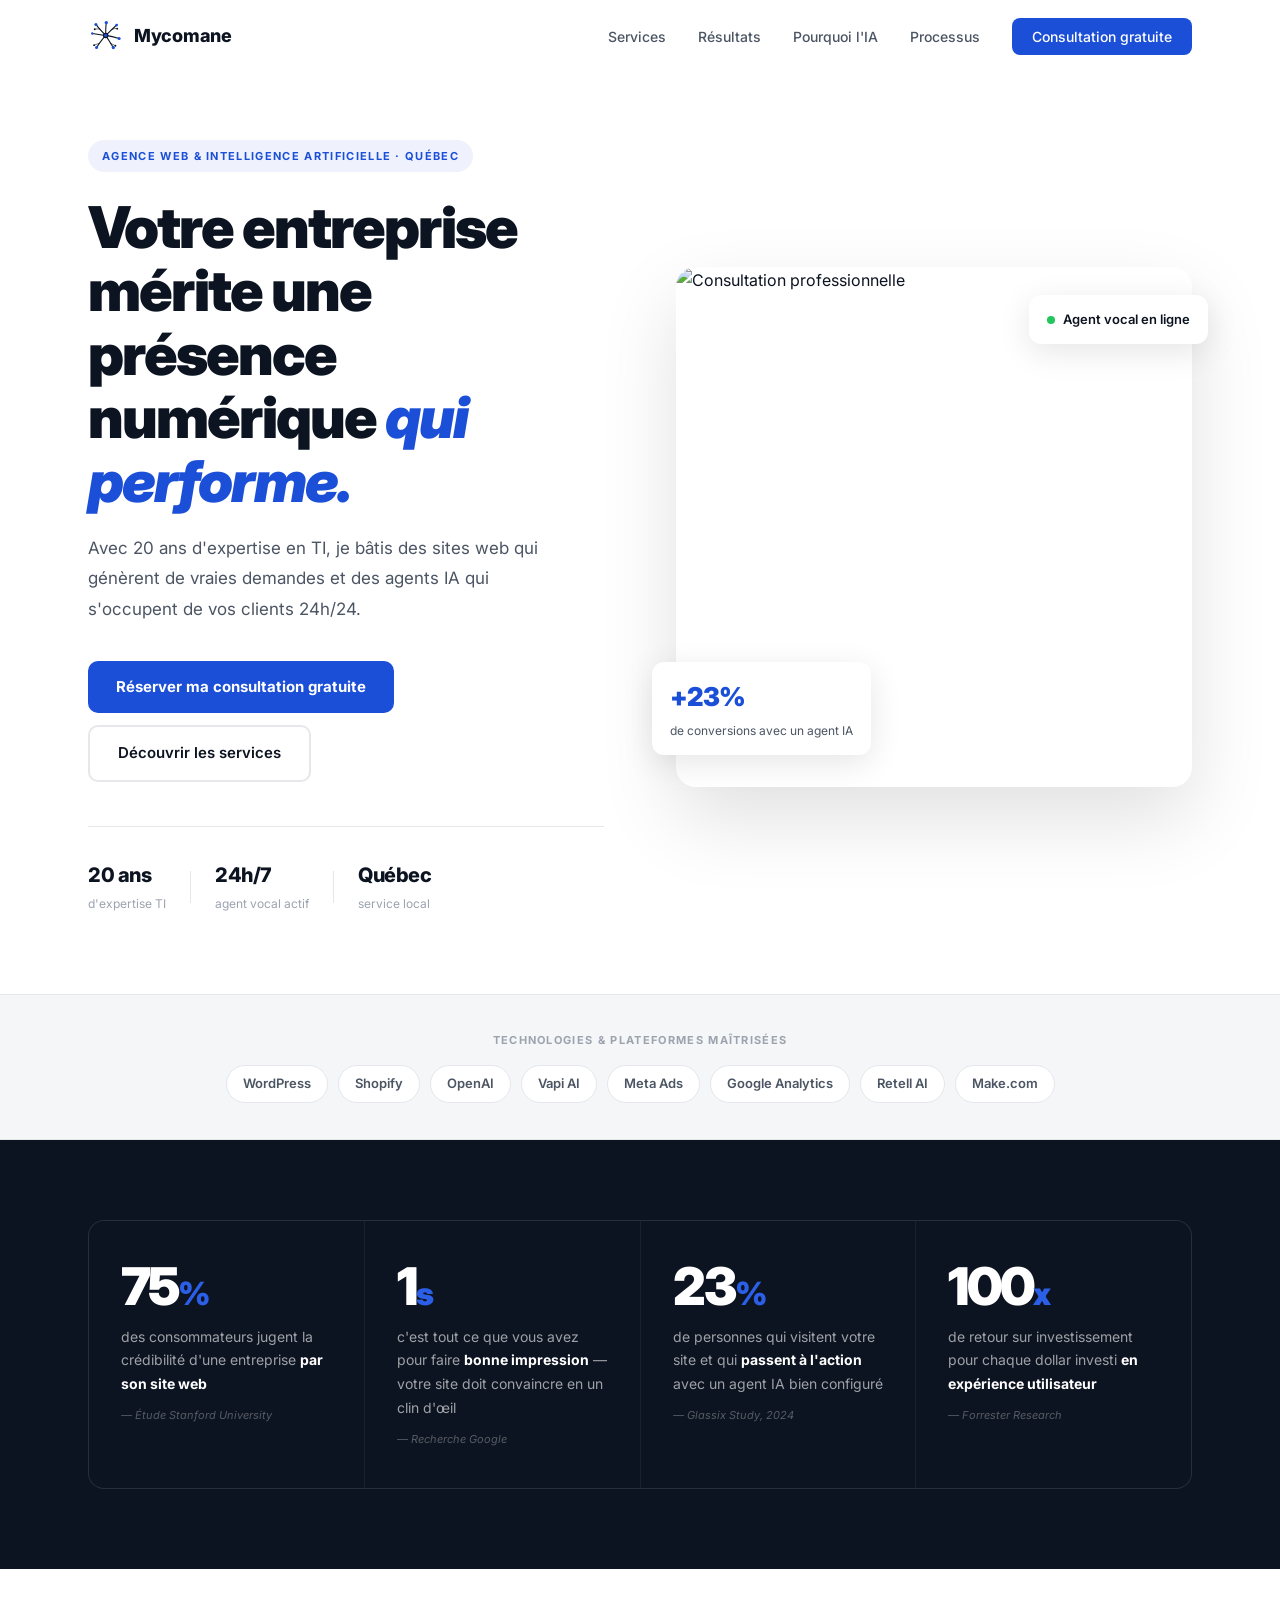
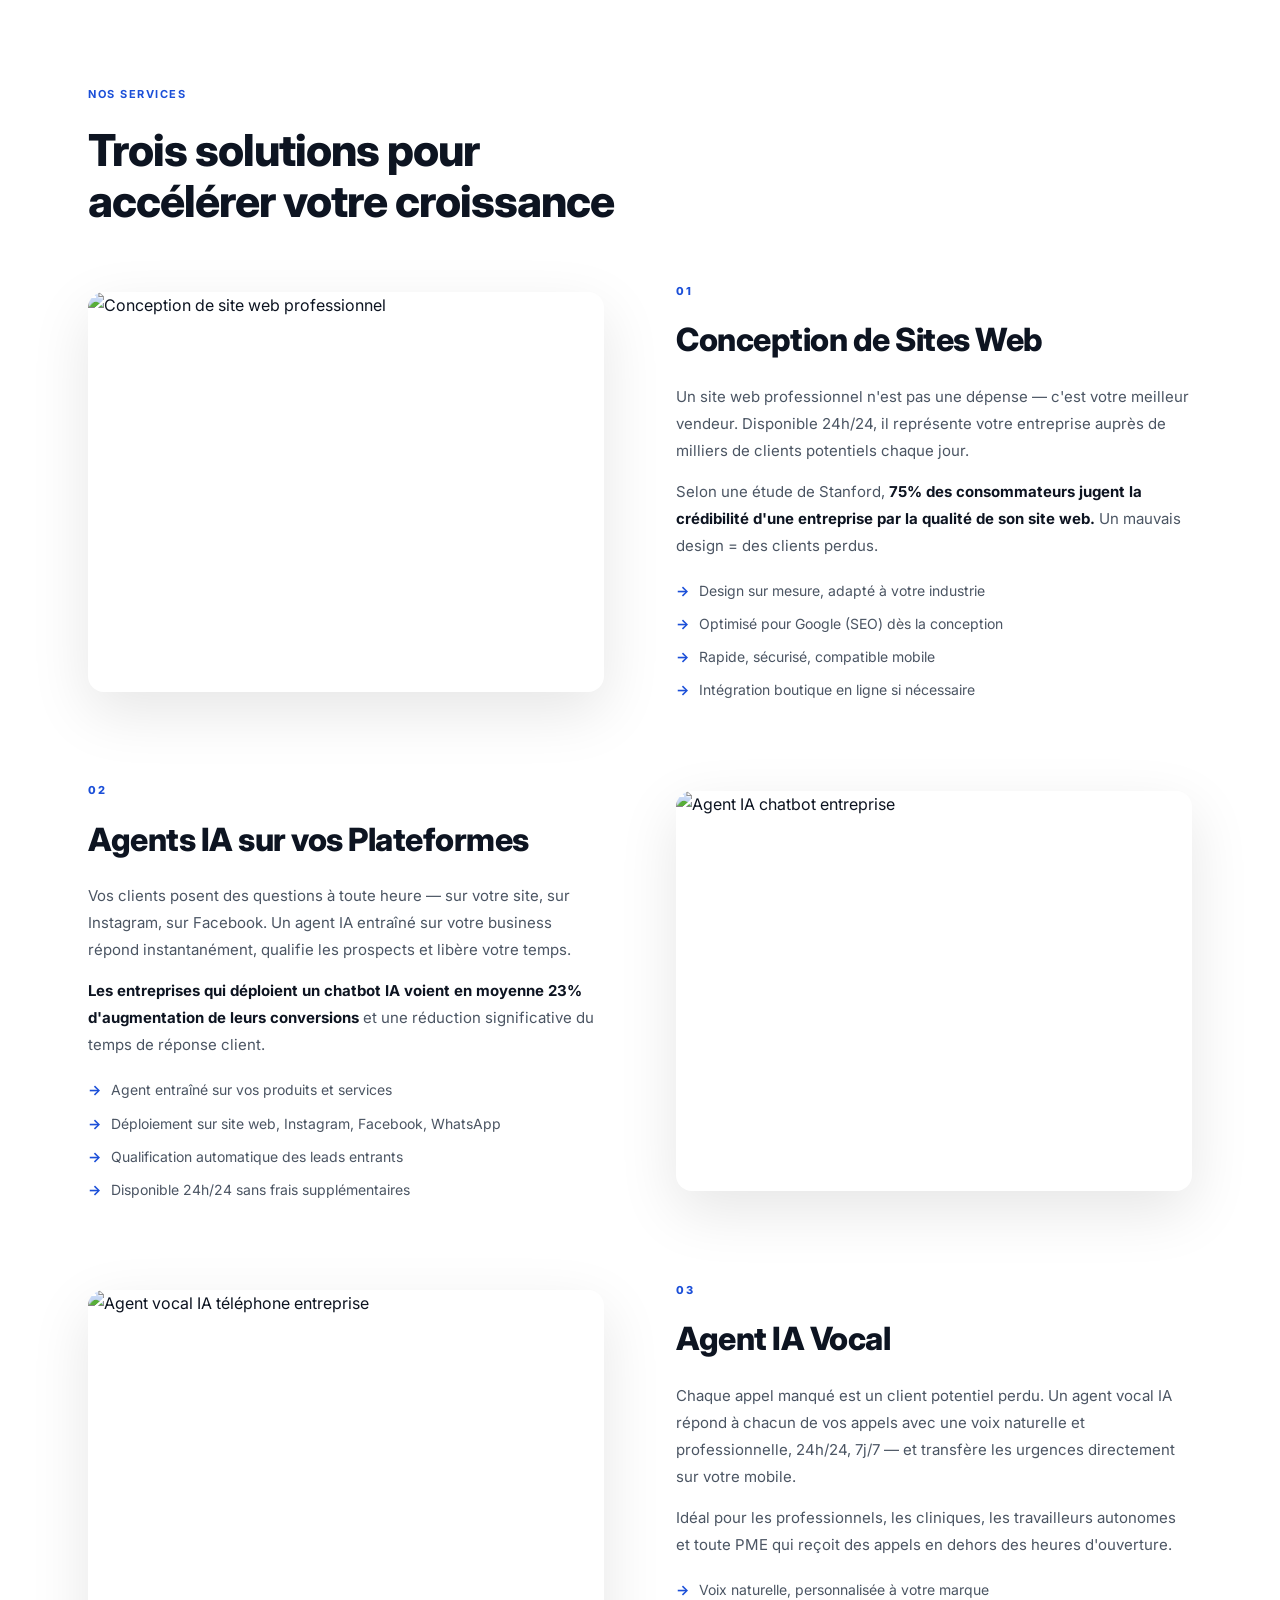
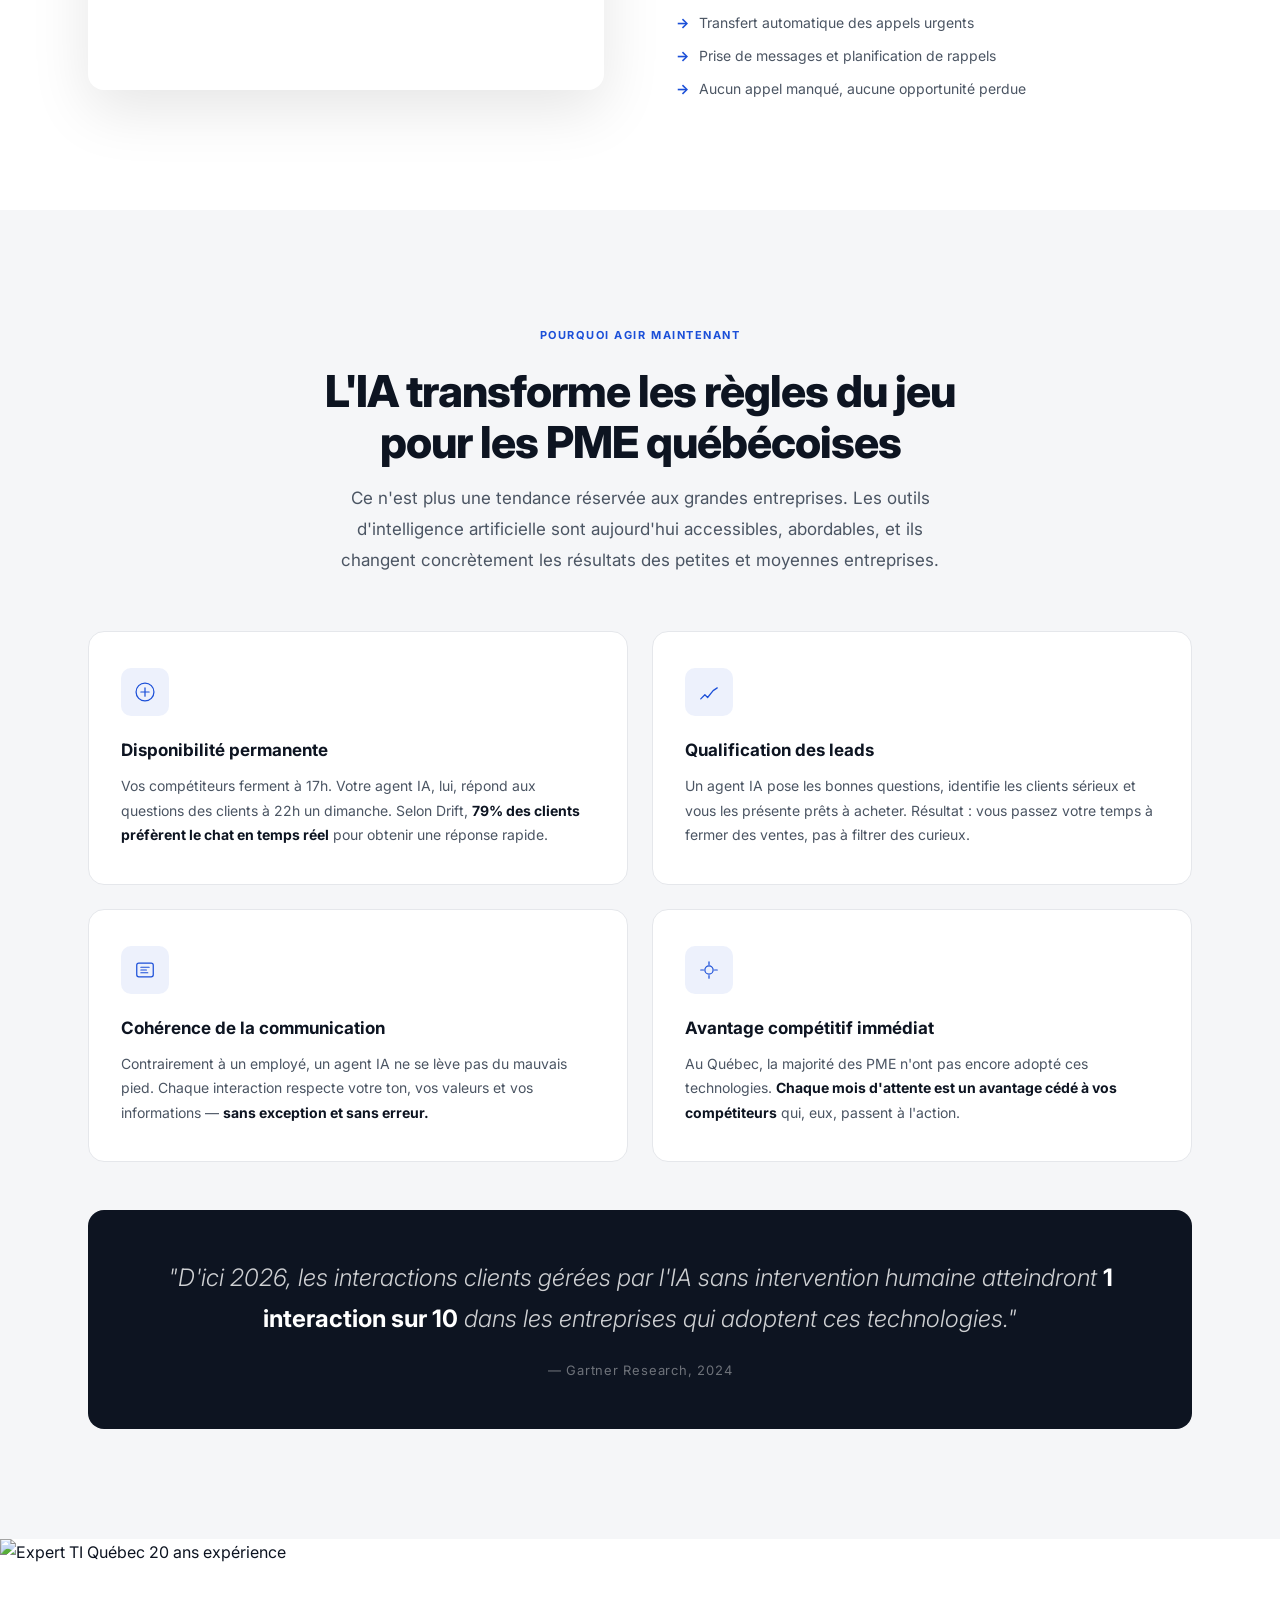
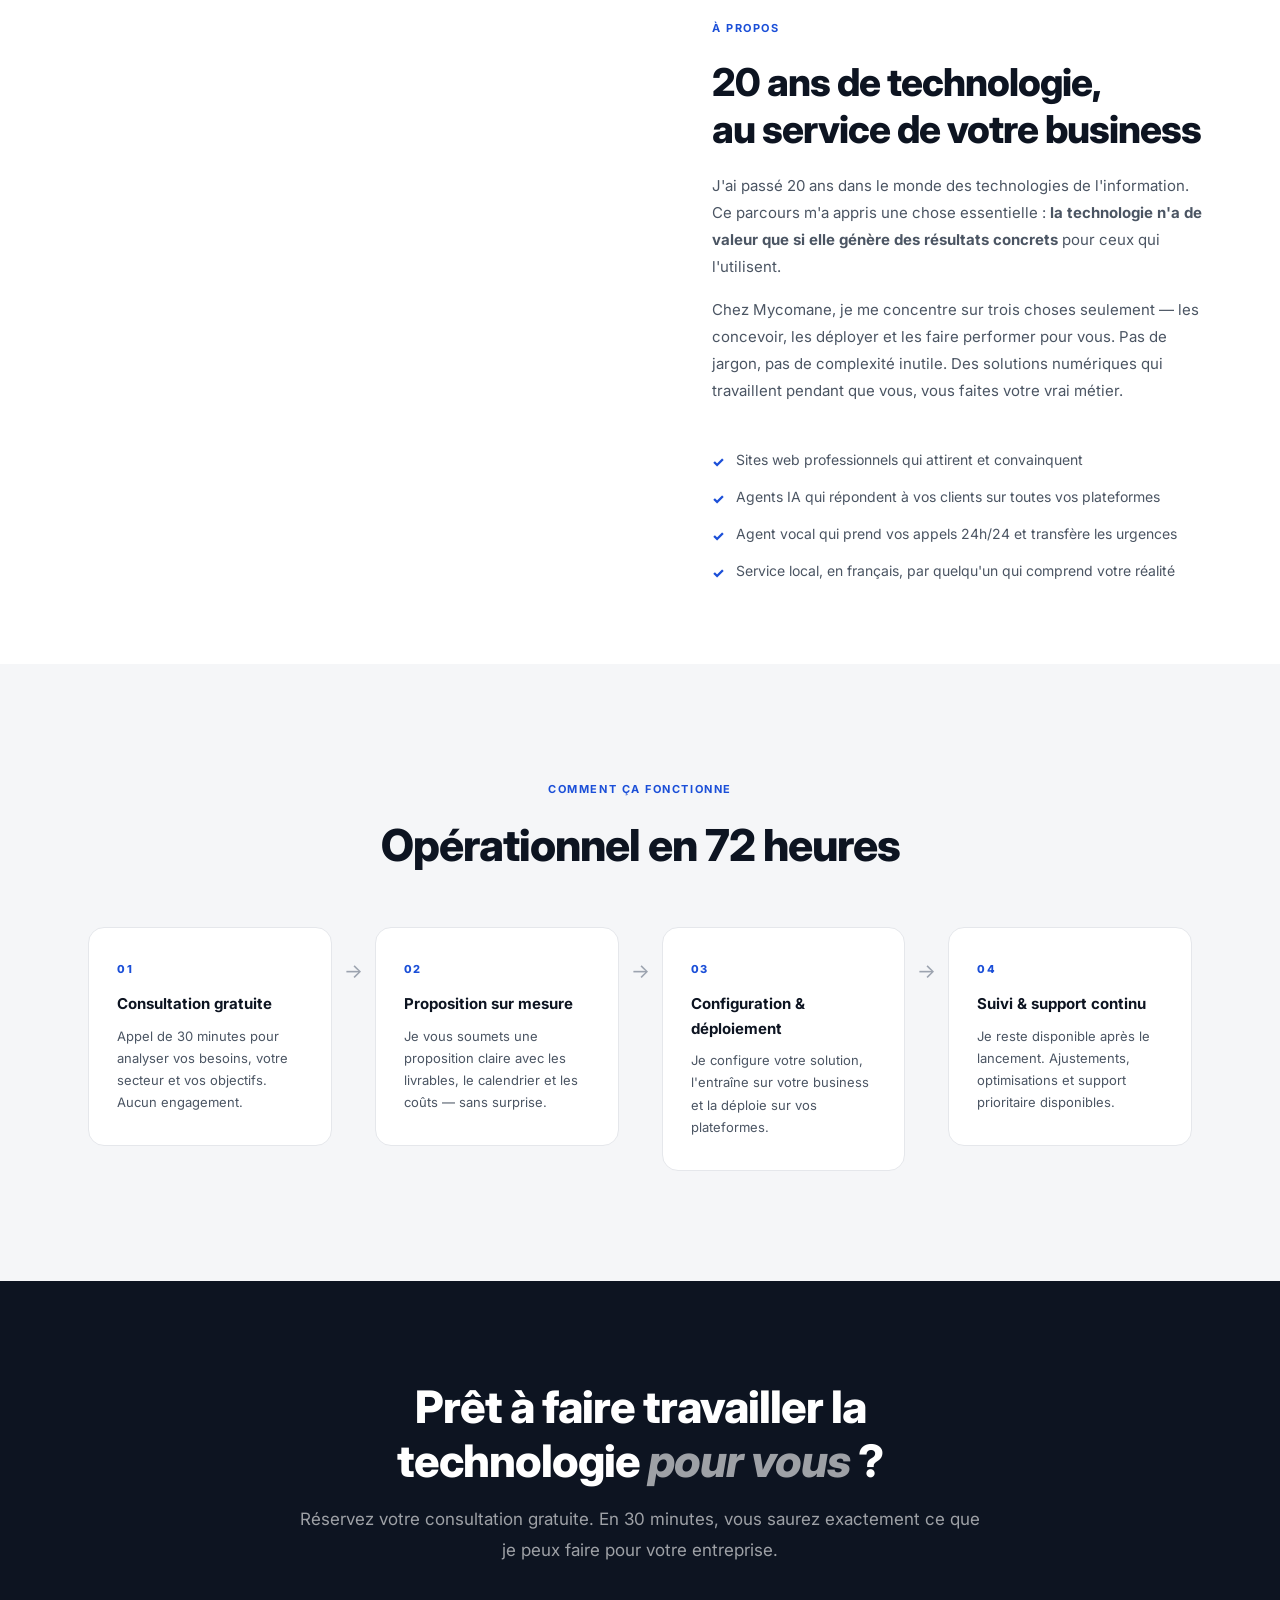
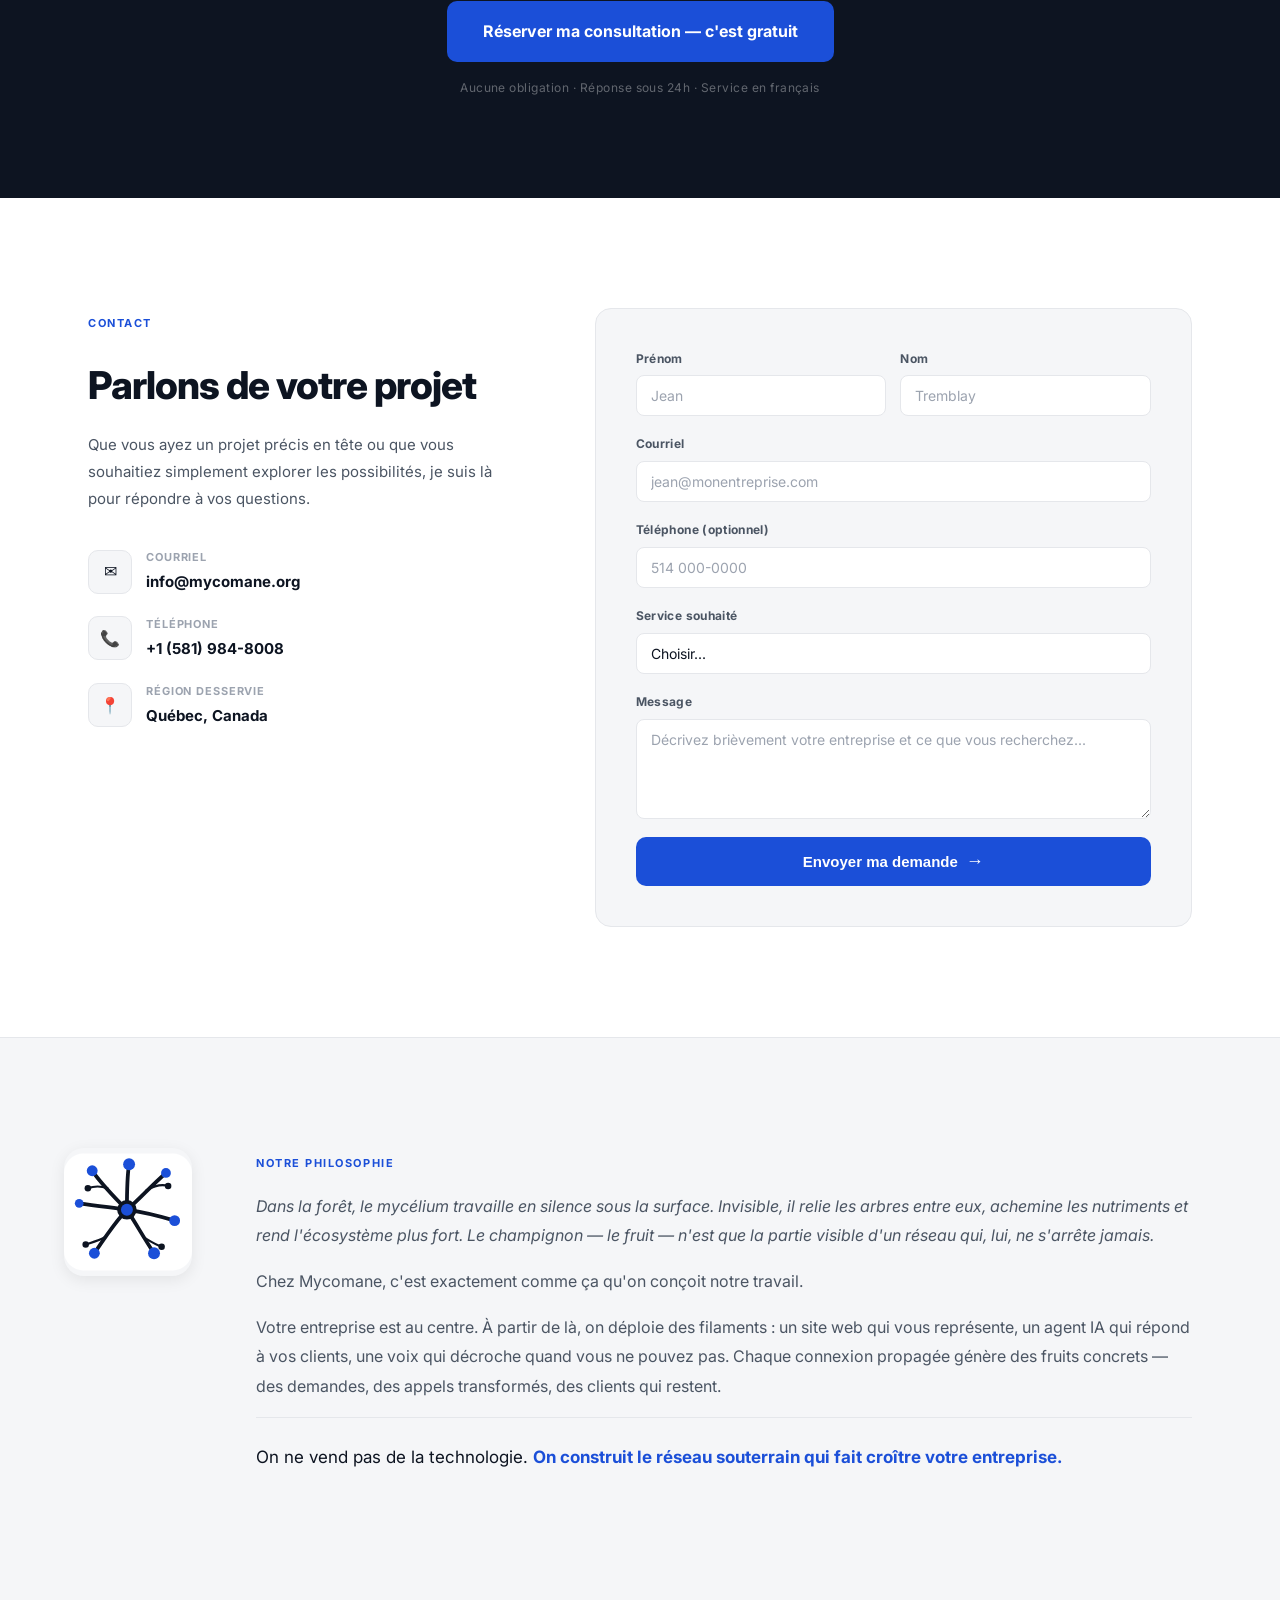
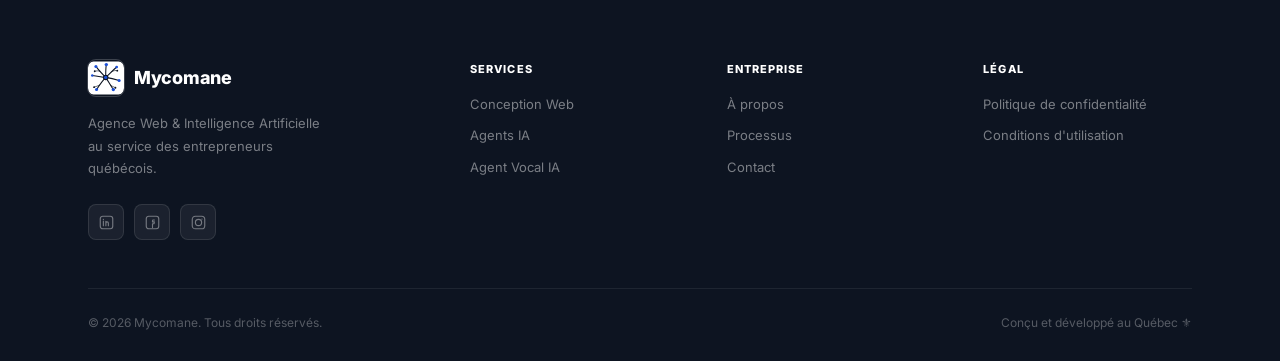
==== commit 8fd97fff: "Replace 'conversions' with plain French for small business owners Co-Authored-By: Claude Sonnet 4.6 " ====
--- a/index.html
+++ b/index.html
@@ -109,7 +109,7 @@
         </div>
         <div class="stat-block">
           <div class="stat-num">+23<span>%</span></div>
-          <div class="stat-text">d'augmentation des conversions avec un <strong>agent IA conversationnel</strong> bien configuré</div>
+          <div class="stat-text">de personnes qui visitent votre site et qui <strong>passent à l'action</strong> avec un agent IA bien configuré</div>
           <div class="stat-source">— Glassix Study, 2024</div>
         </div>
         <div class="stat-block">
--- a/styles.css
+++ b/styles.css
@@ -304,17 +304,18 @@
 }
 .philo-inner {
   display: flex;
-  gap: 32px;
-  align-items: center;
+  gap: 64px;
+  align-items: flex-start;
 }
 .philo-logo {
   flex-shrink: 0;
-  align-self: center;
+  align-self: flex-start;
+  margin-left: -24px;
 }
 .philo-logo img {
-  width: 64px;
-  height: 64px;
-  border-radius: 12px;
+  width: 128px;
+  height: 128px;
+  border-radius: 20px;
   box-shadow: 0 4px 16px rgba(0,0,0,0.08);
 }
 .philo-text .section-tag { margin-bottom: 20px; }
@@ -343,7 +344,8 @@
 
 @media (max-width: 768px) {
   .philo-inner { flex-direction: column; align-items: flex-start; gap: 24px; }
-  .philo-logo img { width: 52px; height: 52px; }
+  .philo-logo { margin-left: 0; }
+  .philo-logo img { width: 80px; height: 80px; }
   .philo-lead { font-size: 17px; }
 }
 
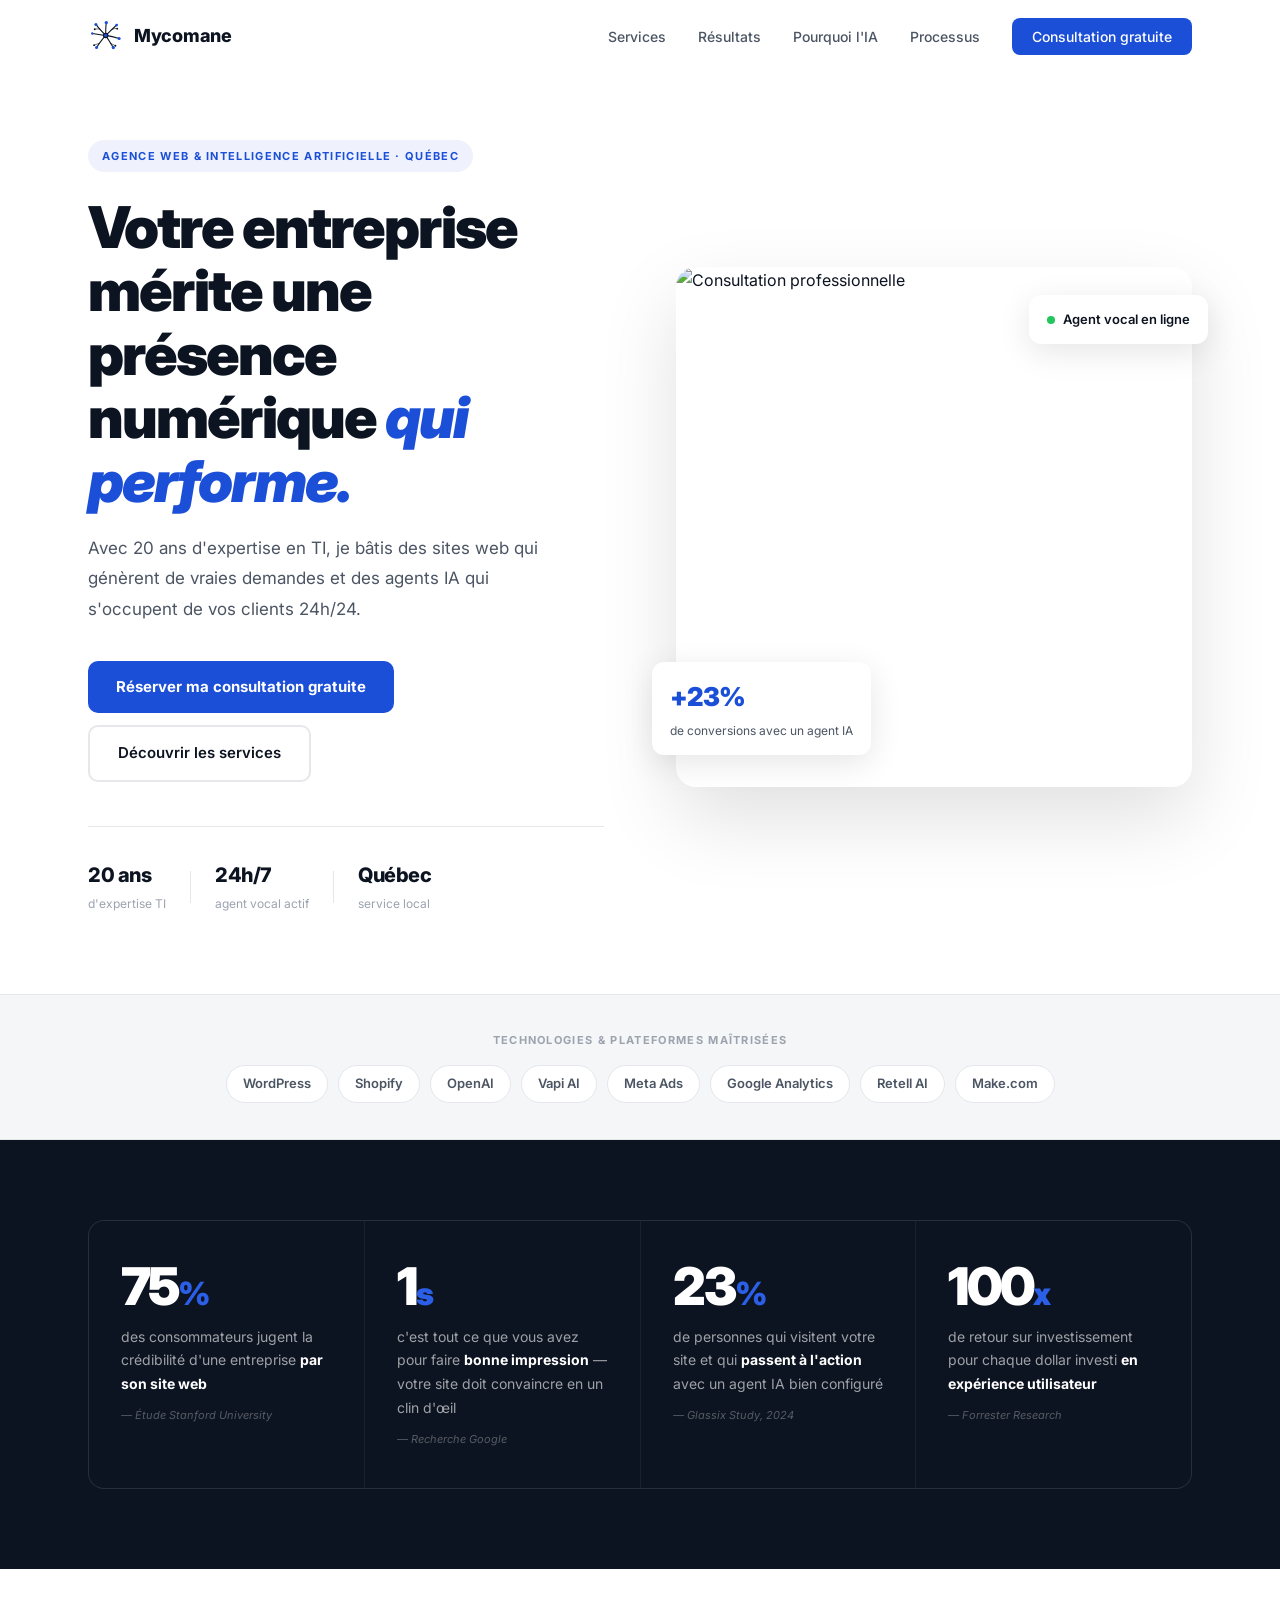
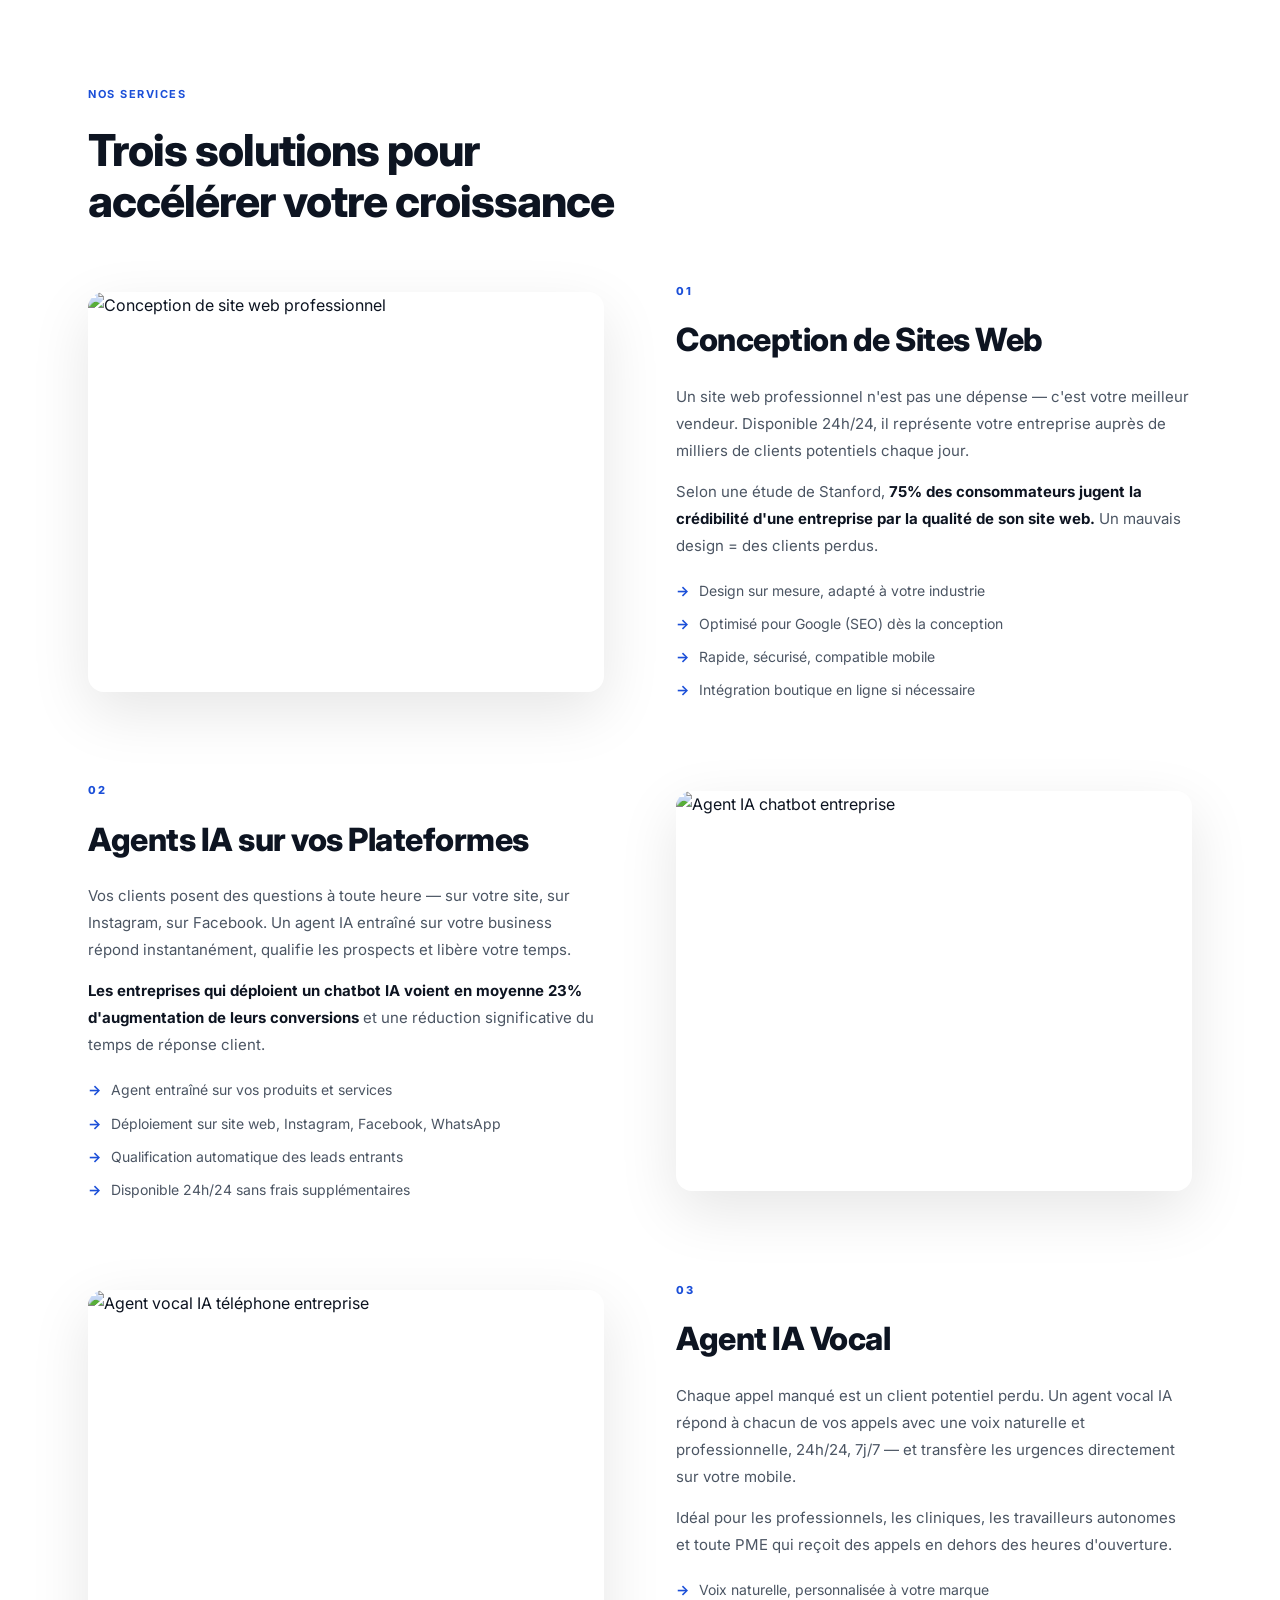
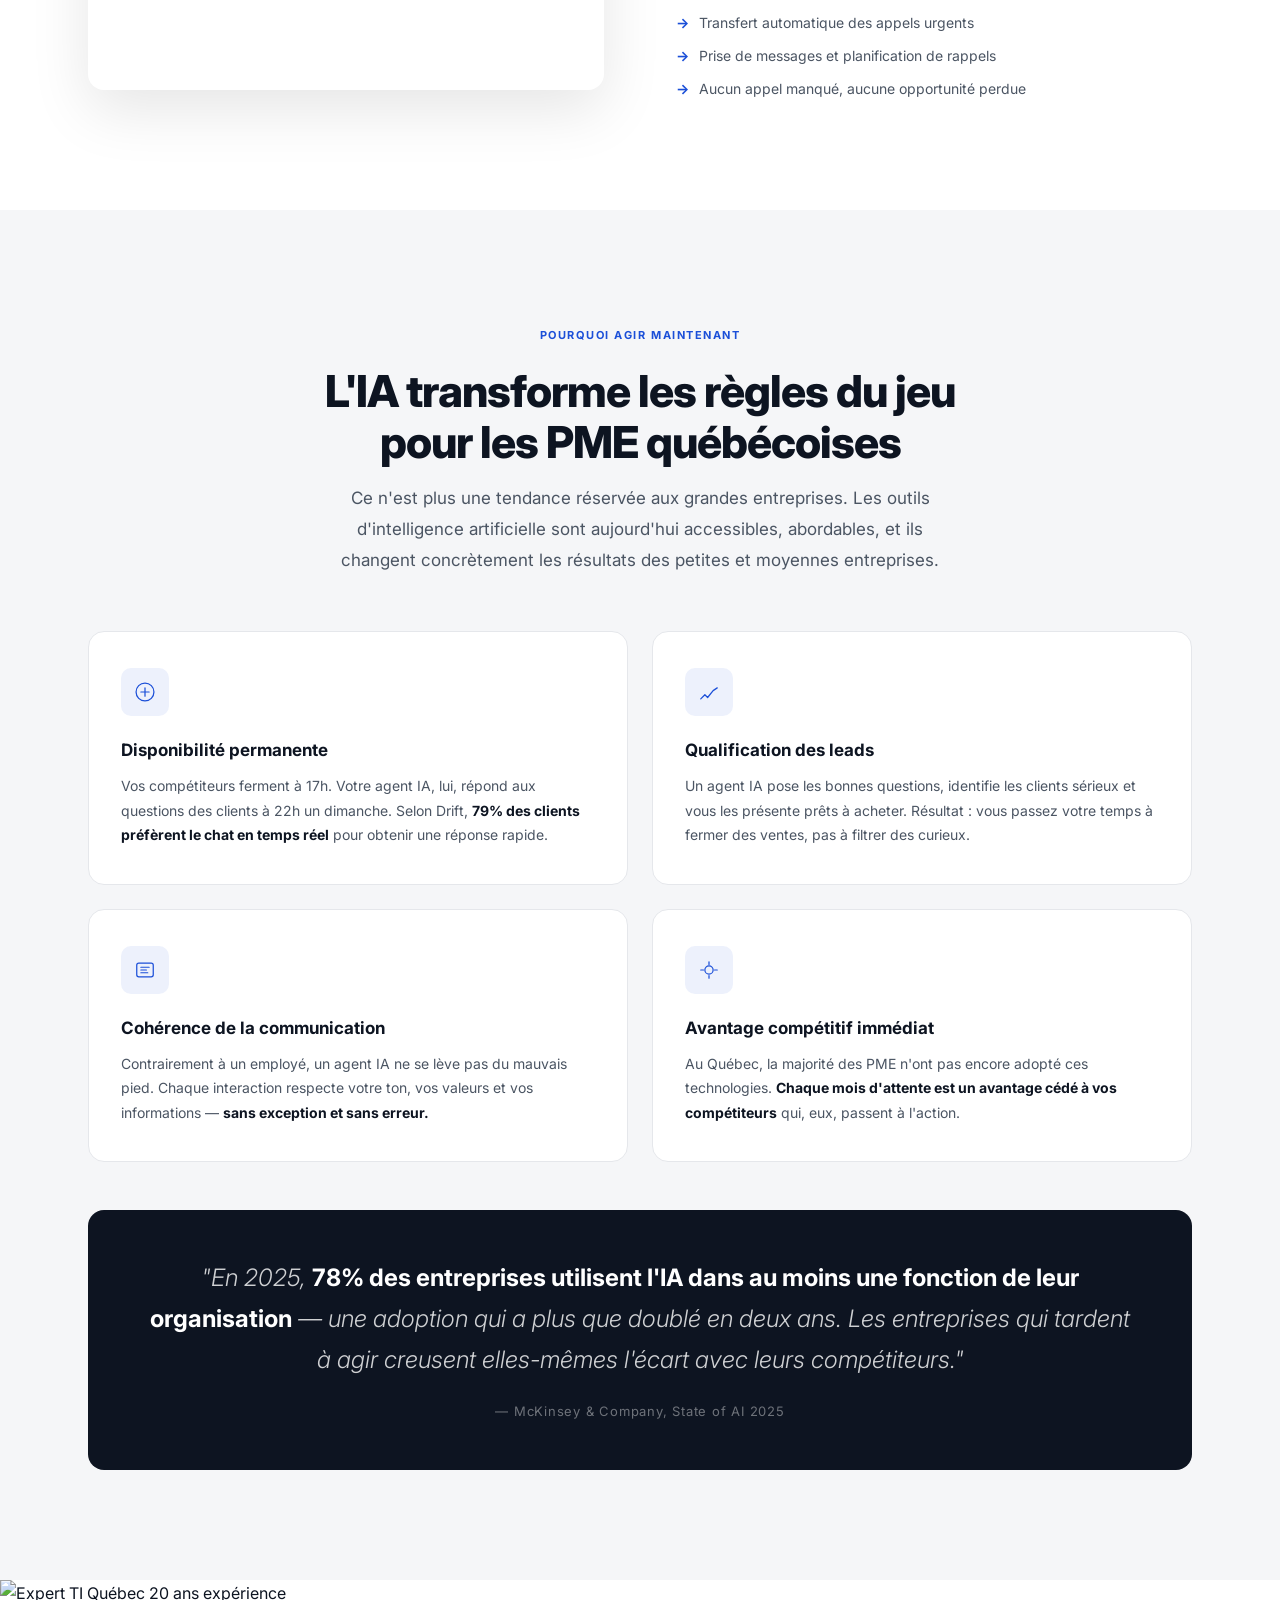
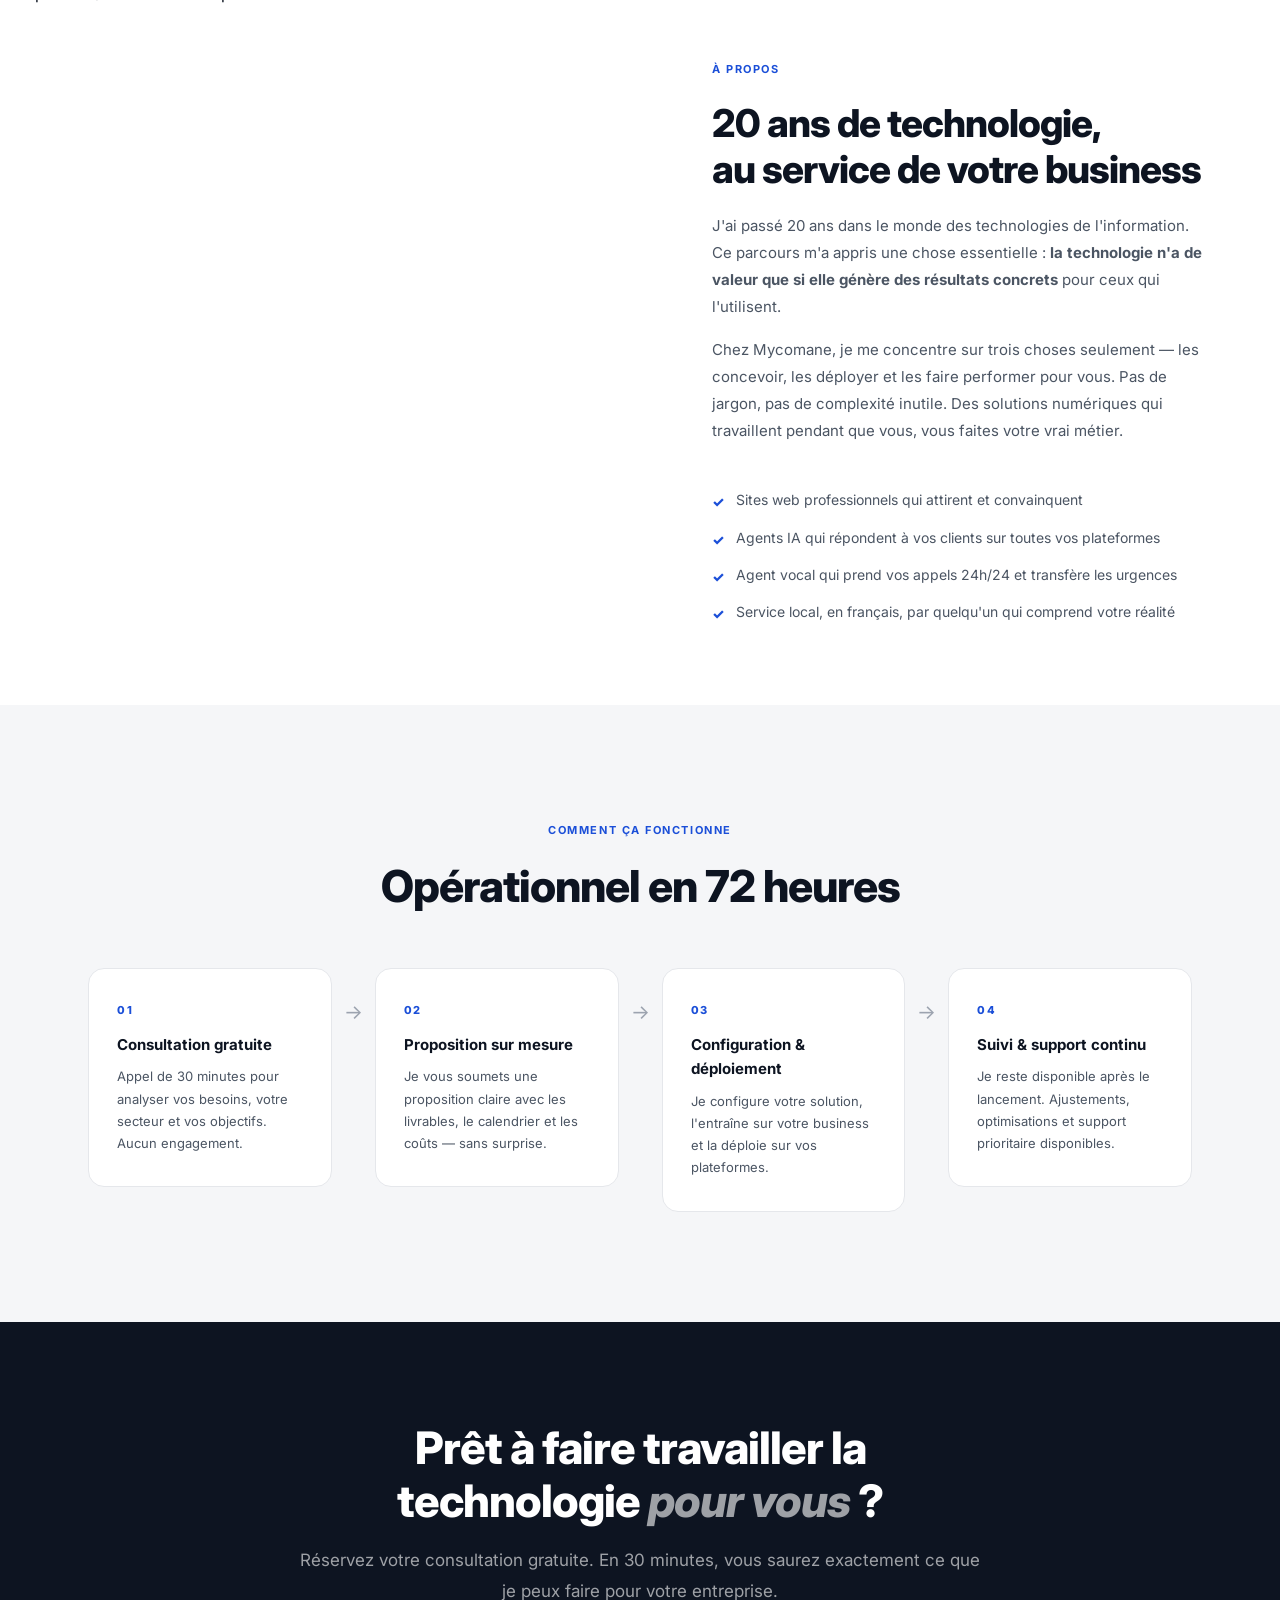
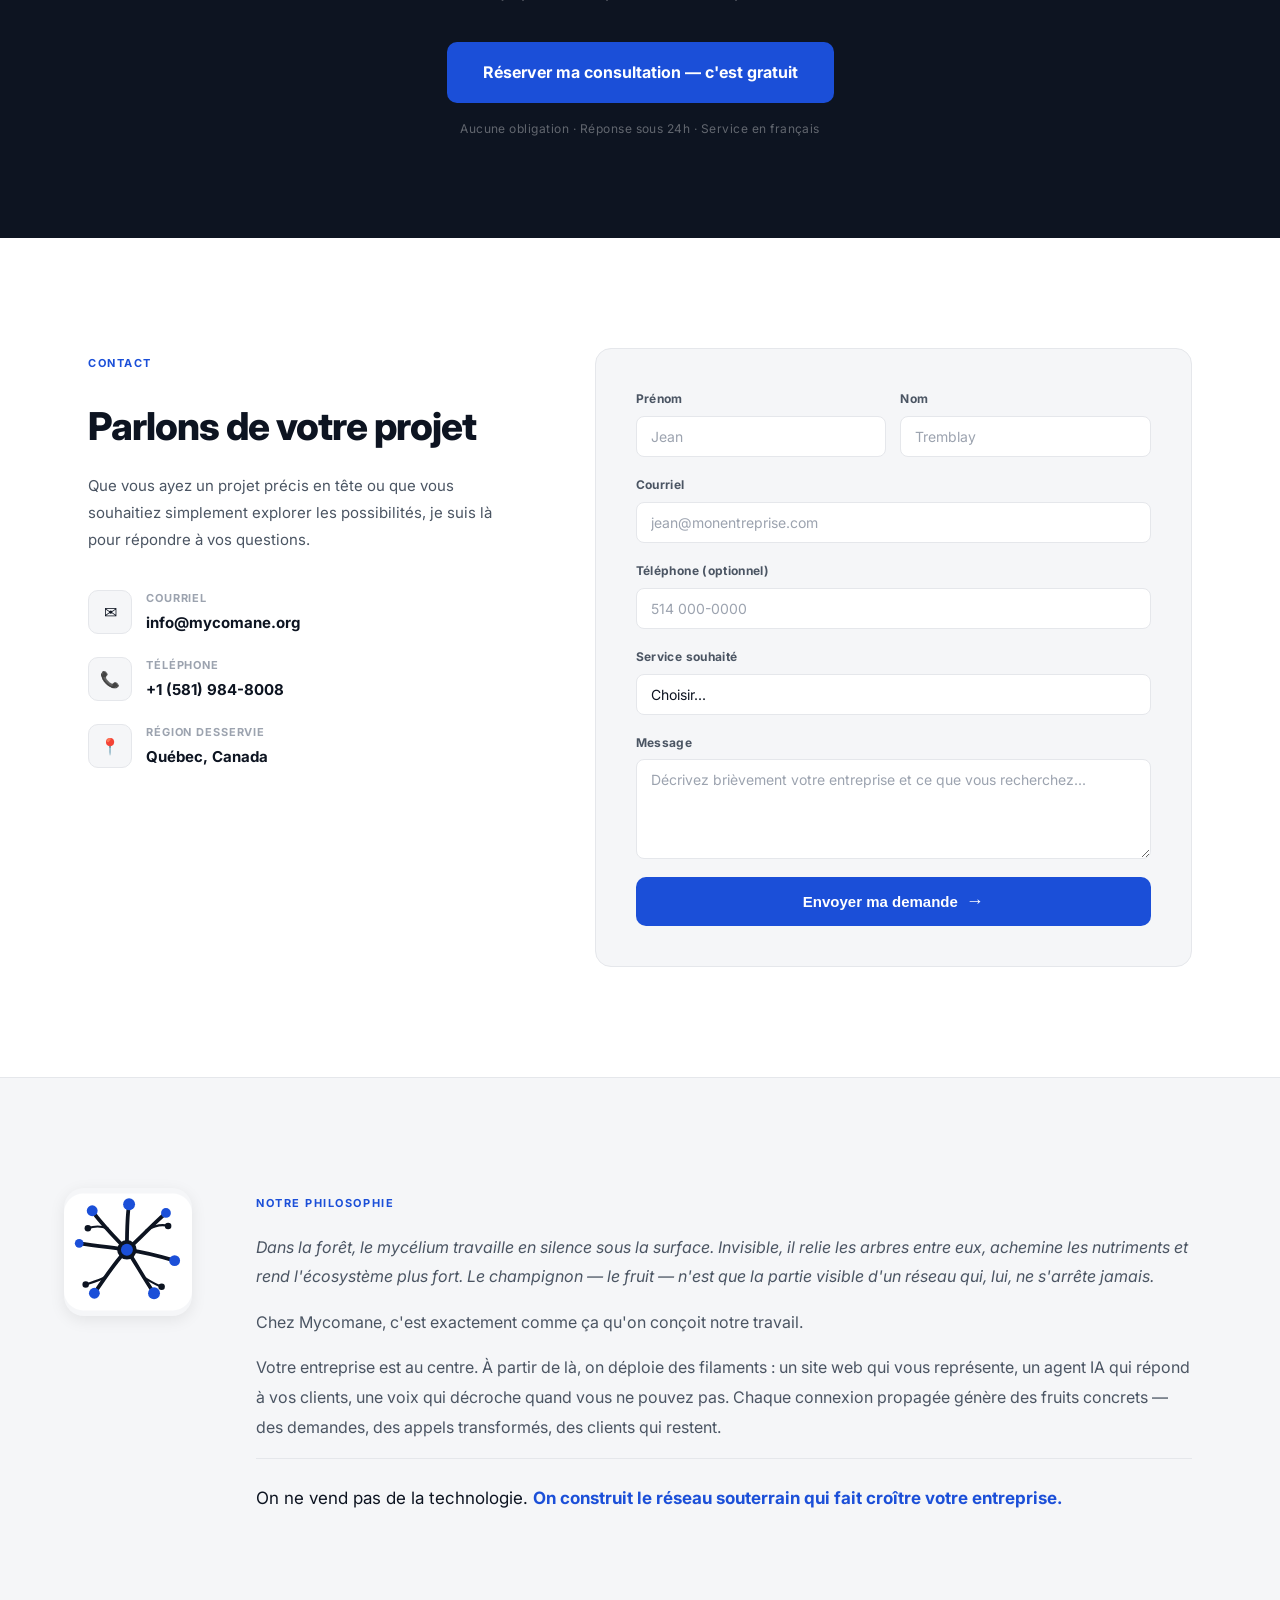
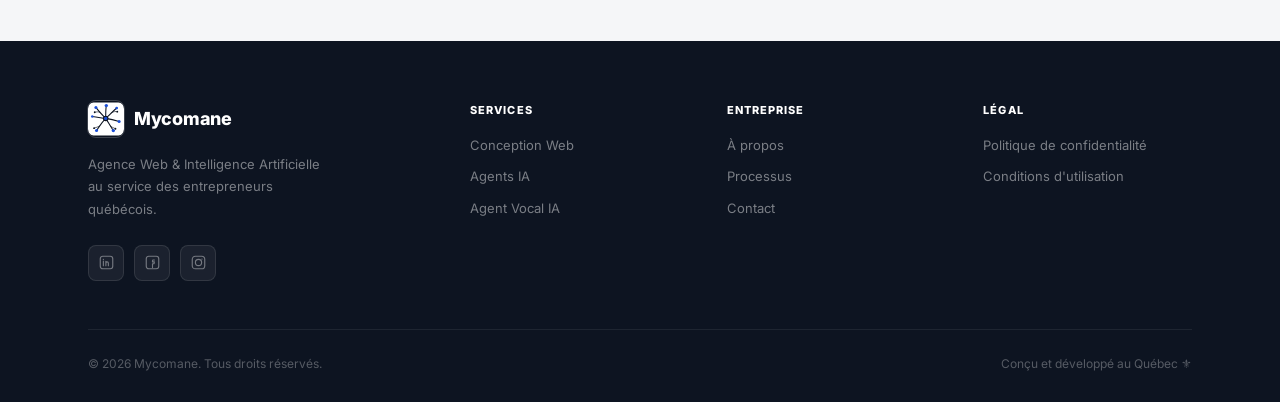
==== commit 1113286b: "Update Gartner 2024 quote with McKinsey 2025 stat - more current Co-Authored-By: Claude Sonnet 4.6 <" ====
--- a/index.html
+++ b/index.html
@@ -231,9 +231,9 @@
 
       <div class="ia-quote reveal">
         <blockquote>
-          "D'ici 2026, les interactions clients gérées par l'IA sans intervention humaine atteindront <strong>1 interaction sur 10</strong> dans les entreprises qui adoptent ces technologies."
+          "En 2025, <strong>78% des entreprises utilisent l'IA dans au moins une fonction de leur organisation</strong> — une adoption qui a plus que doublé en deux ans. Les entreprises qui tardent à agir creusent elles-mêmes l'écart avec leurs compétiteurs."
         </blockquote>
-        <cite>— Gartner Research, 2024</cite>
+        <cite>— McKinsey & Company, State of AI 2025</cite>
       </div>
     </div>
   </section>
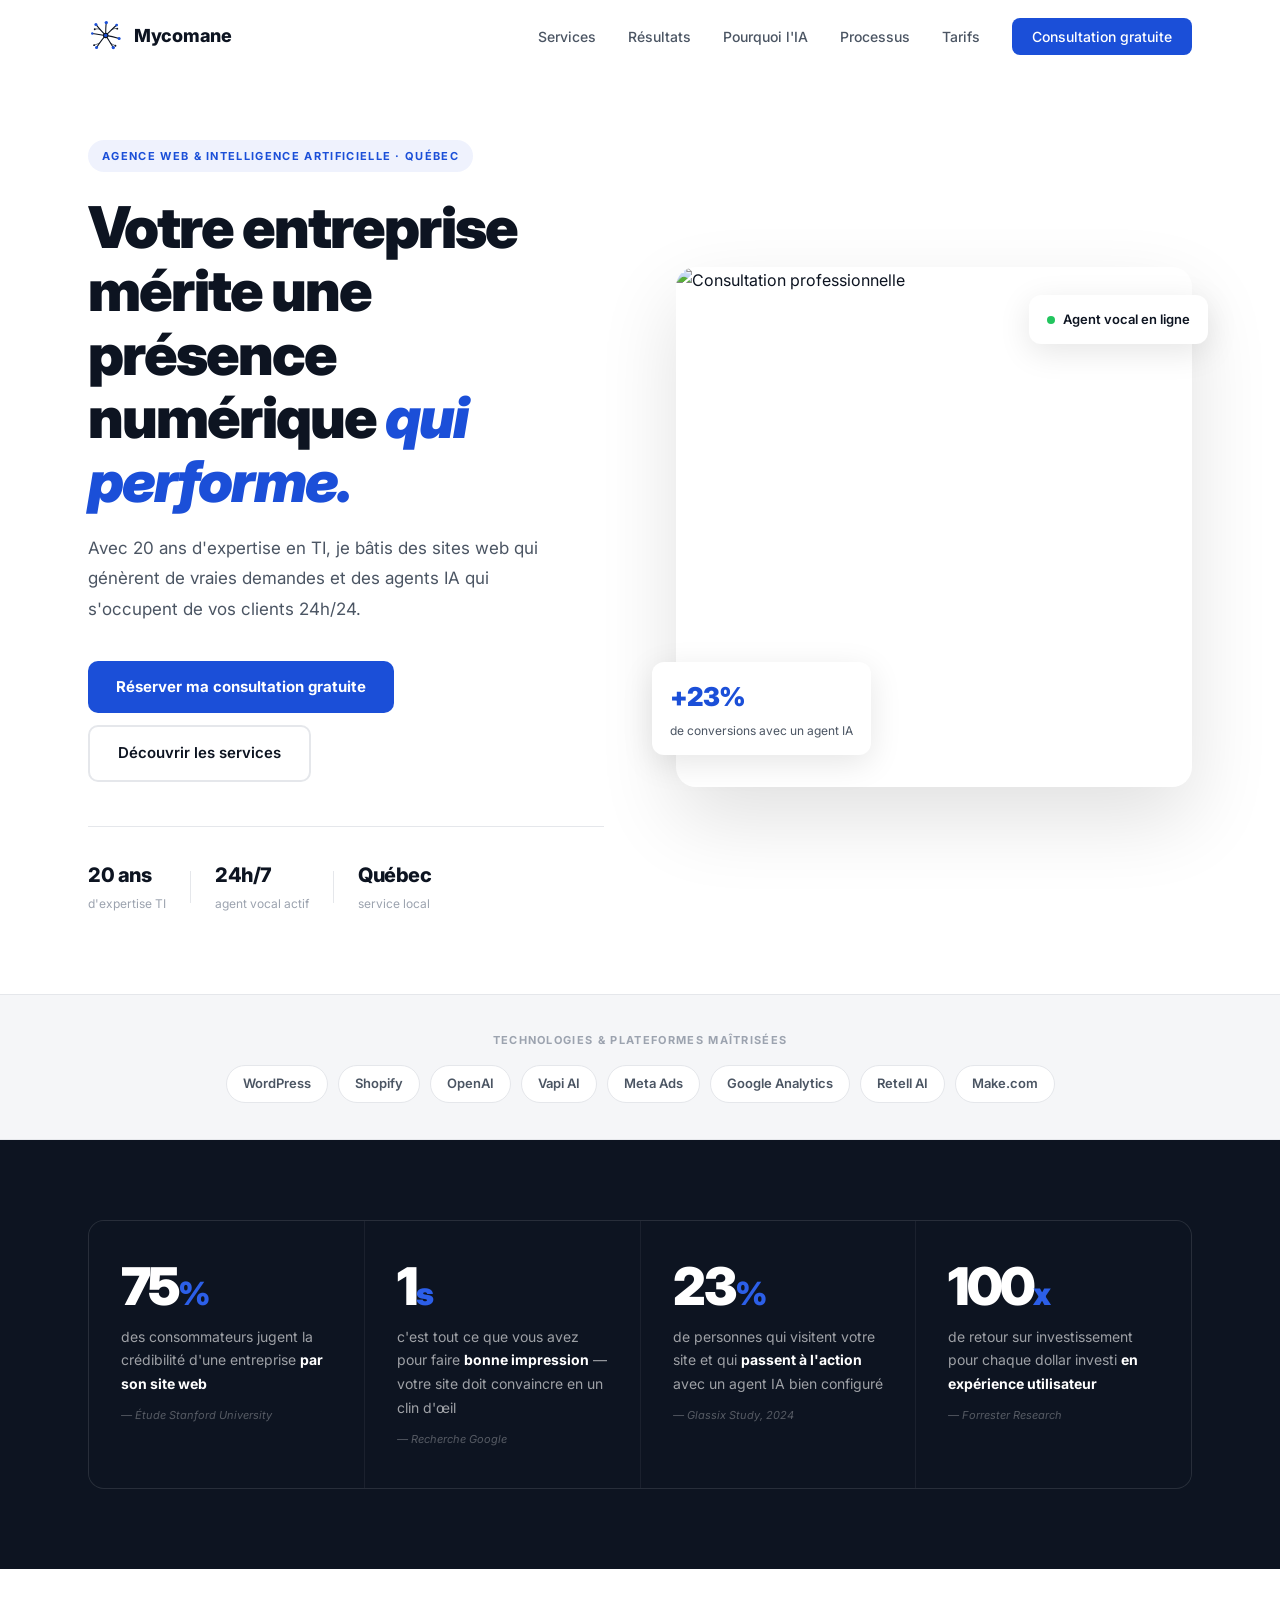
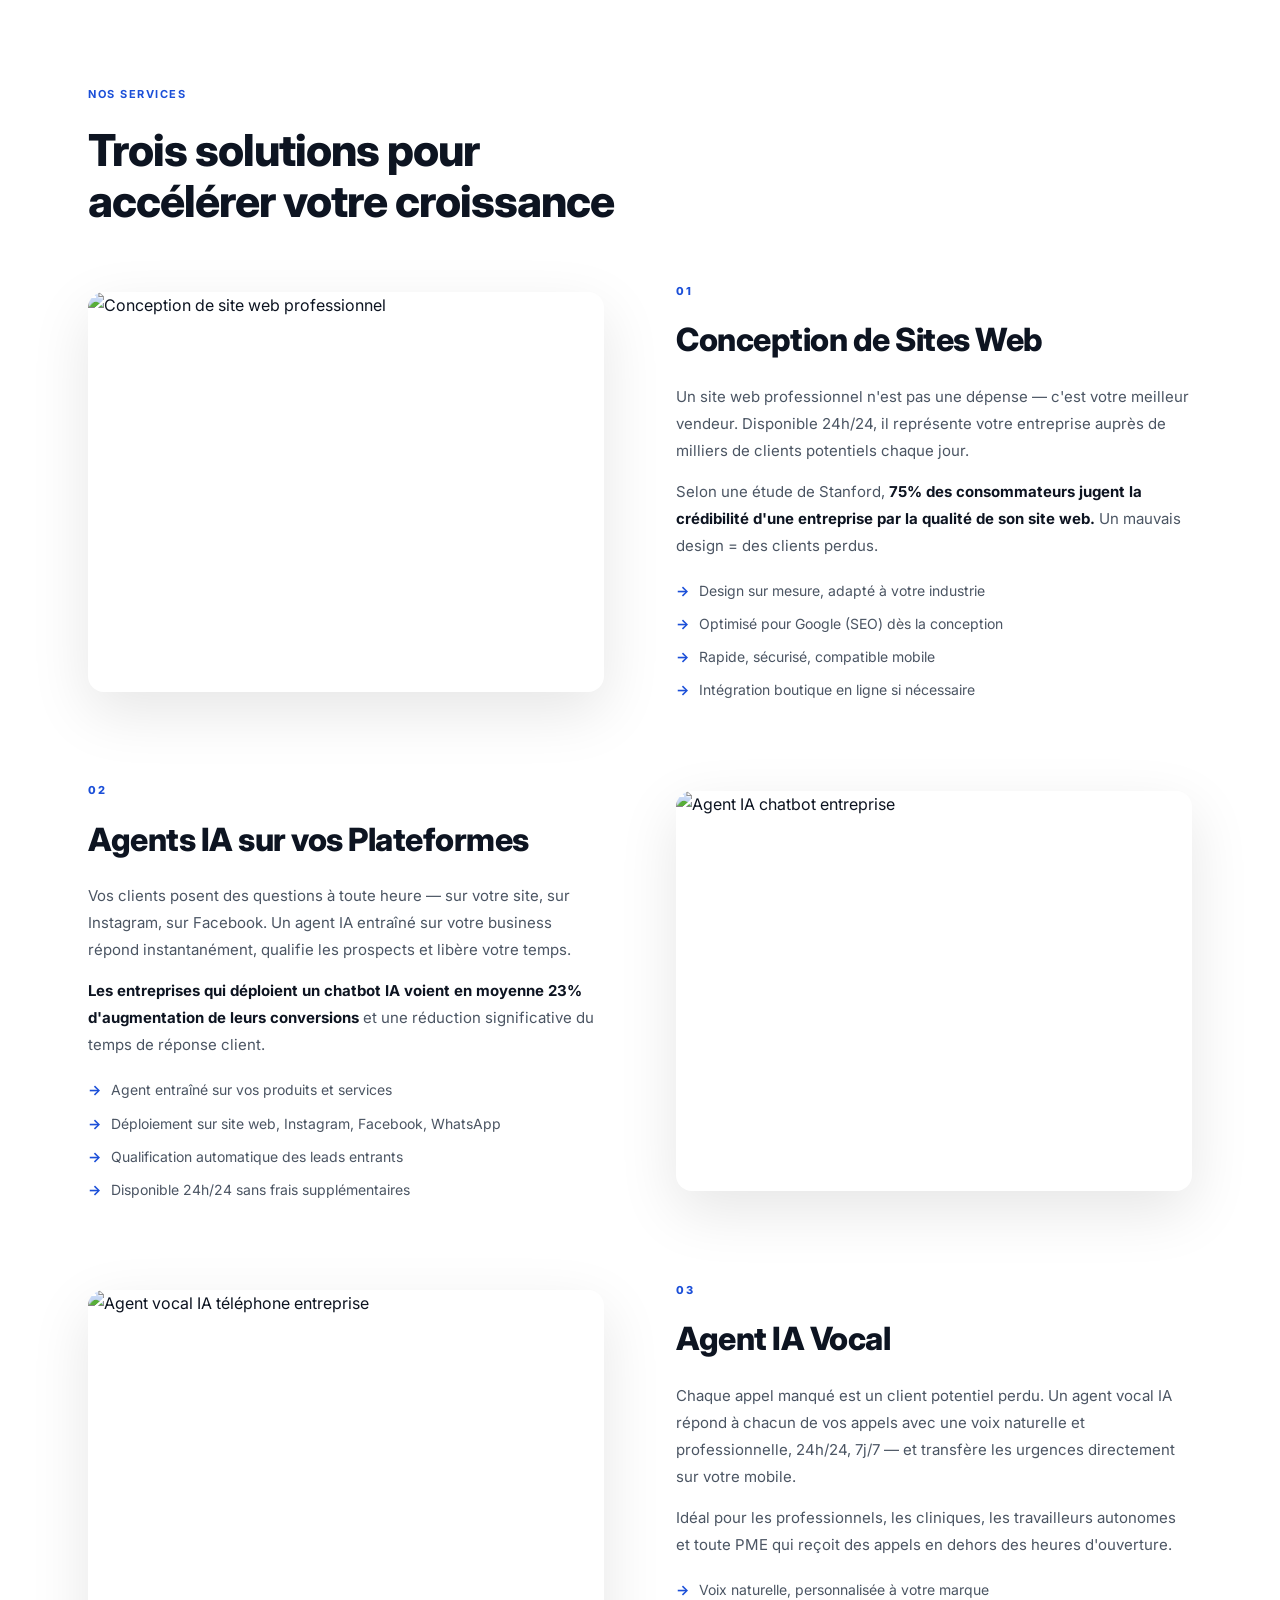
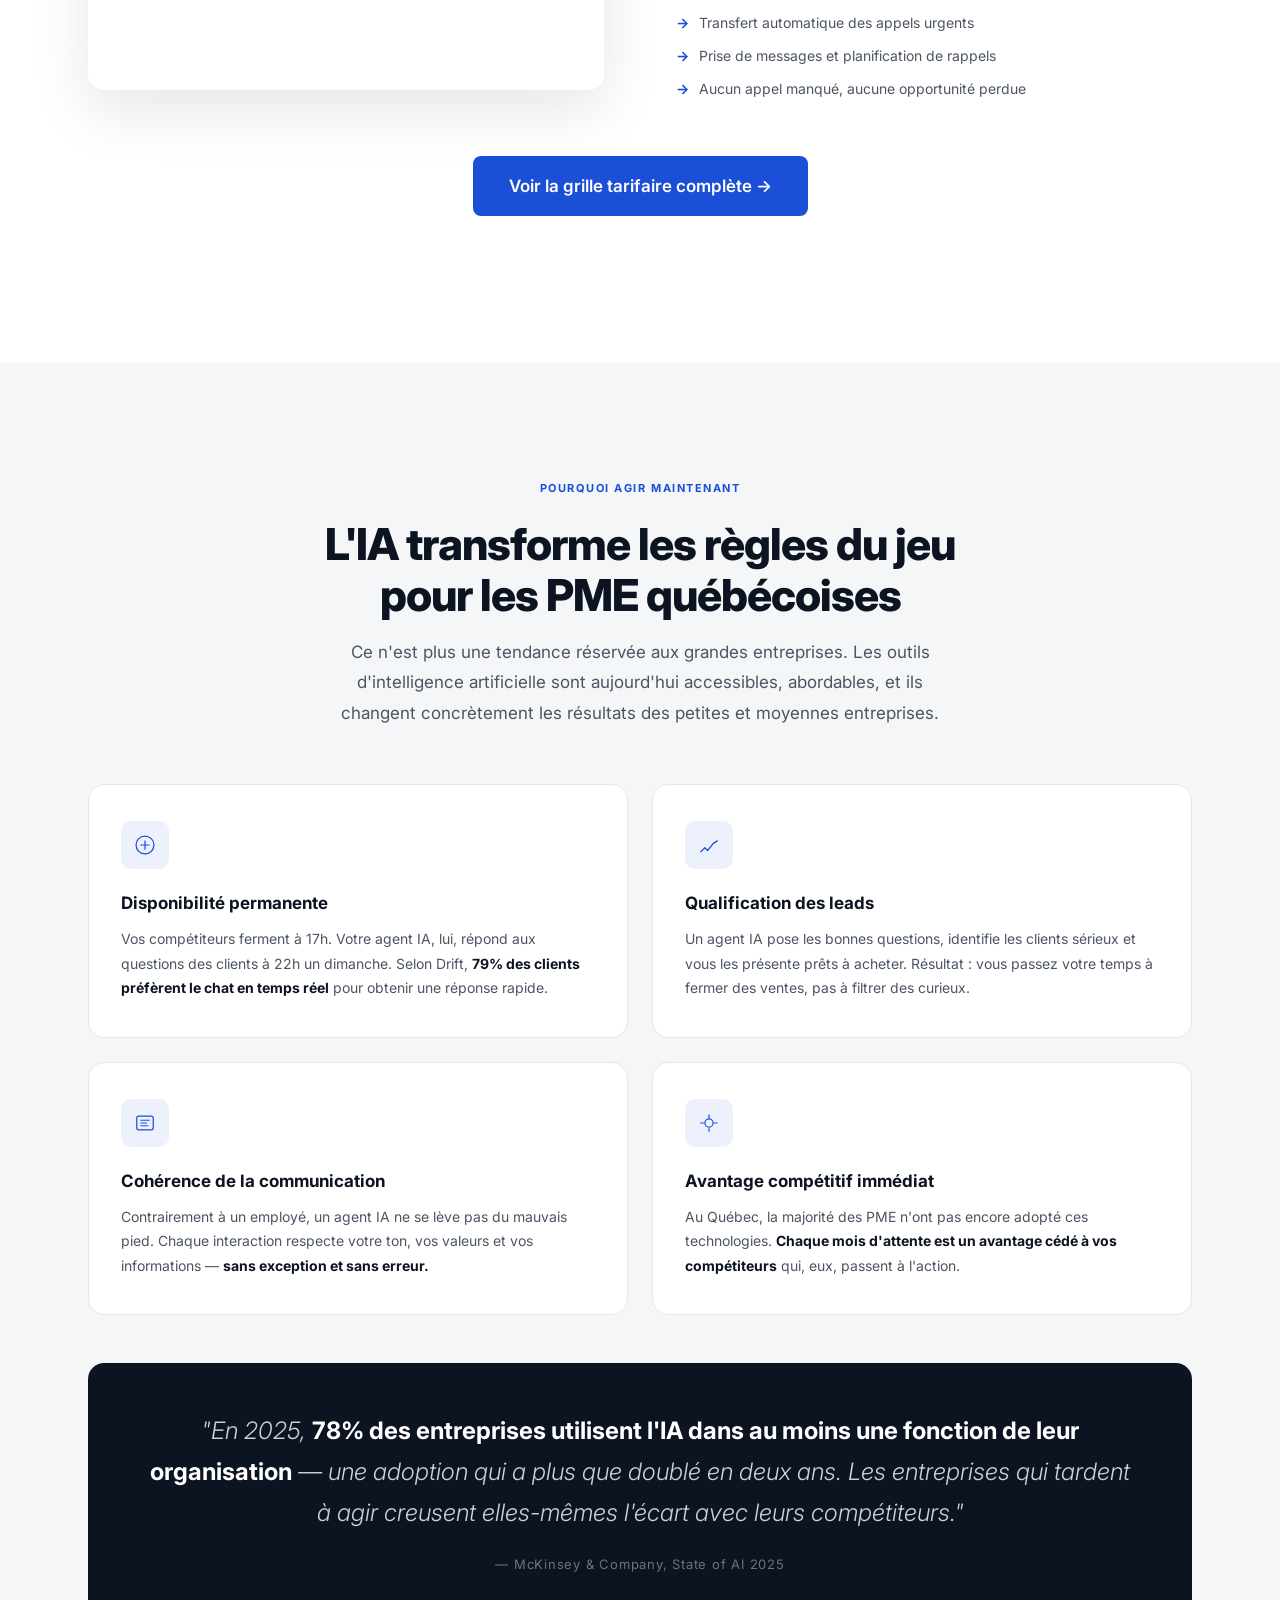
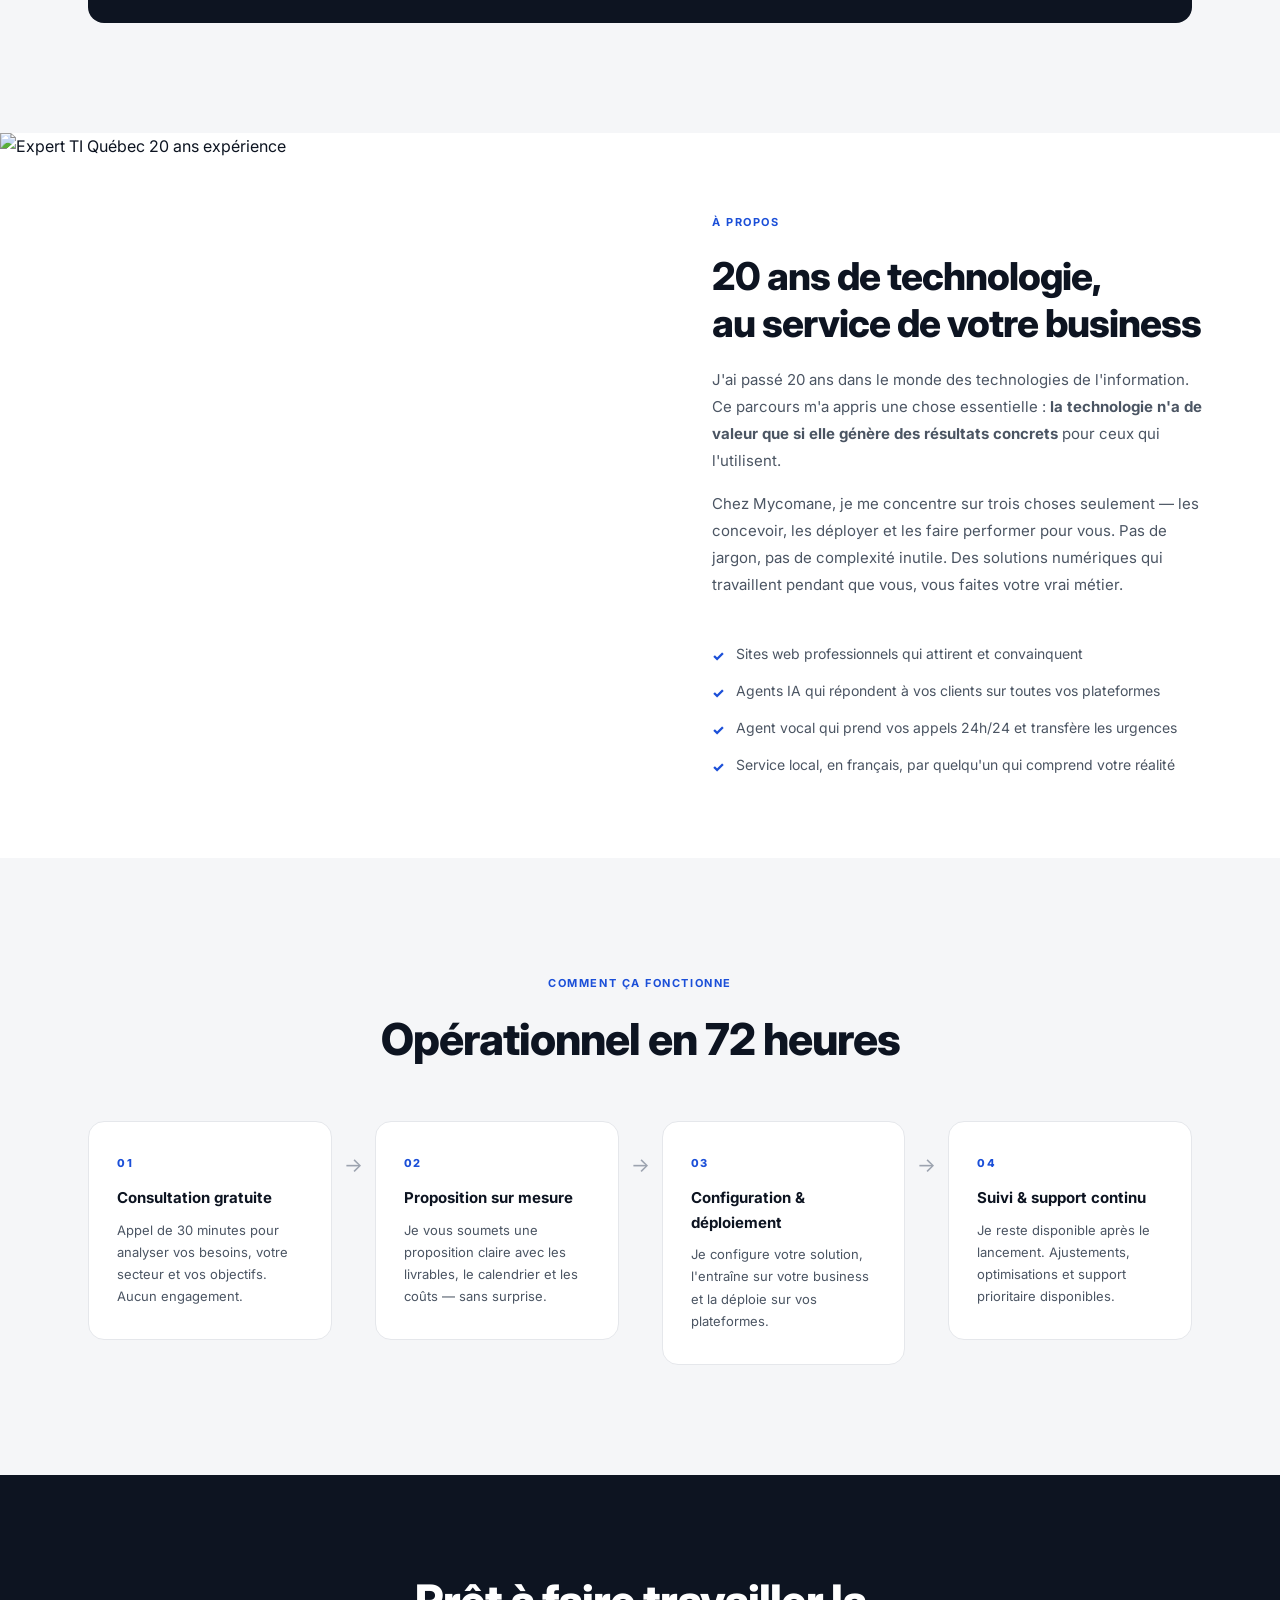
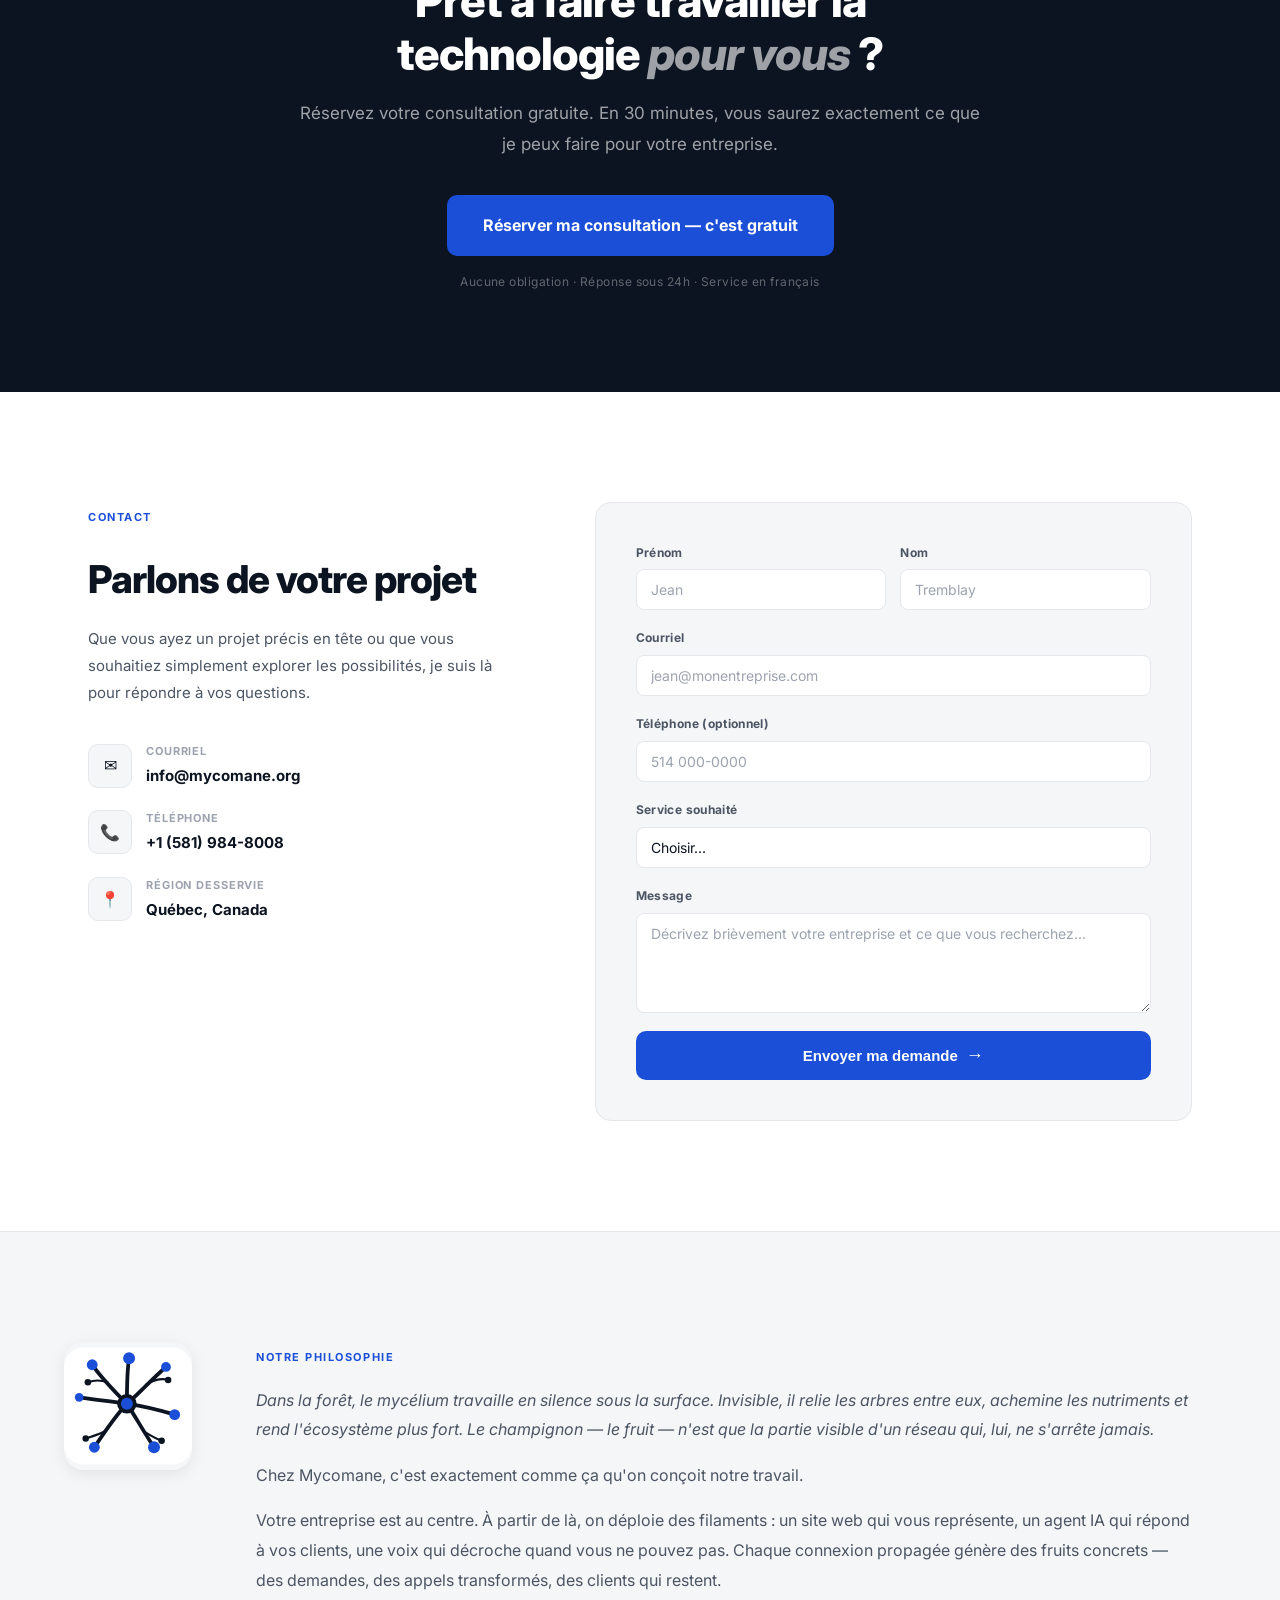
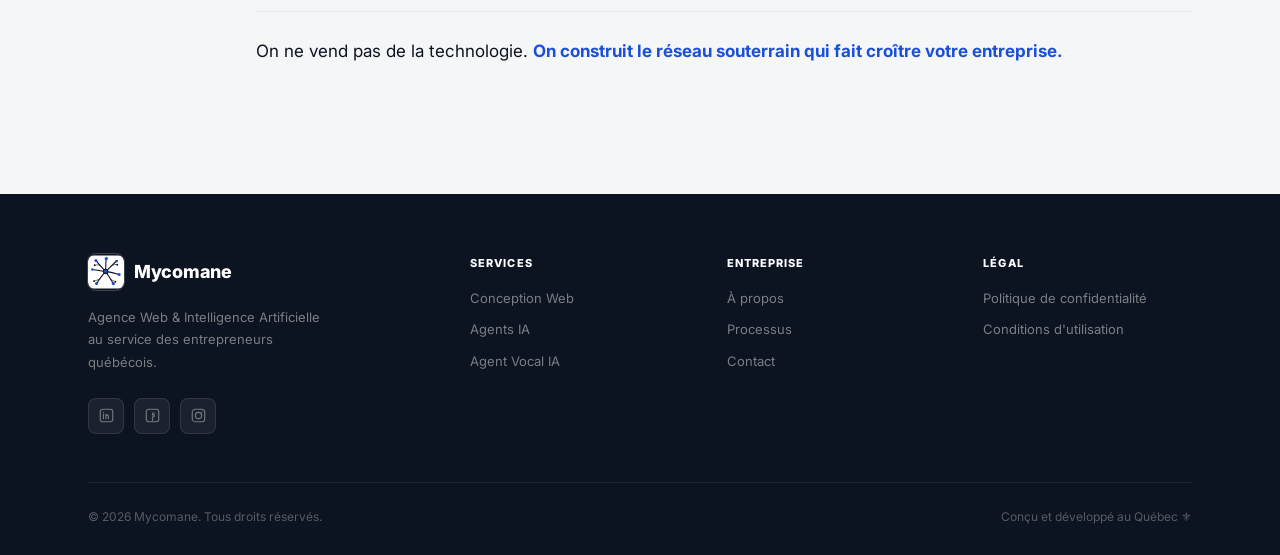
==== commit 5f2dea46: "Add tarifs.html pricing page and integrate into main site - New standalone tarifs.html with full pri" ====
--- a/index.html
+++ b/index.html
@@ -24,6 +24,7 @@
         <li><a href="#stats">Résultats</a></li>
         <li><a href="#pourquoi-ia">Pourquoi l'IA</a></li>
         <li><a href="#processus">Processus</a></li>
+        <li><a href="tarifs.html">Tarifs</a></li>
         <li><a href="#contact" class="btn-nav">Consultation gratuite</a></li>
       </ul>
       <button class="menu-toggle" id="menuToggle" aria-label="Menu">
@@ -186,6 +187,14 @@
         </div>
 
       </div>
+
+      <div style="text-align:center; margin-top:56px;">
+        <a href="tarifs.html" style="display:inline-flex; align-items:center; gap:10px; background:#1B4FD8; color:#fff; font-family:Inter,sans-serif; font-weight:600; font-size:17px; padding:16px 36px; border-radius:8px; text-decoration:none; transition:background 0.2s;">
+          Voir la grille tarifaire complète →
+        </a>
+        <p style="color:rgba(255,255,255,0.45); font-family:Inter,sans-serif; font-size:14px; margin-top:14px;">Prix transparents · Aucun frais caché · Consultation gratuite</p>
+      </div>
+
     </div>
   </section>
 
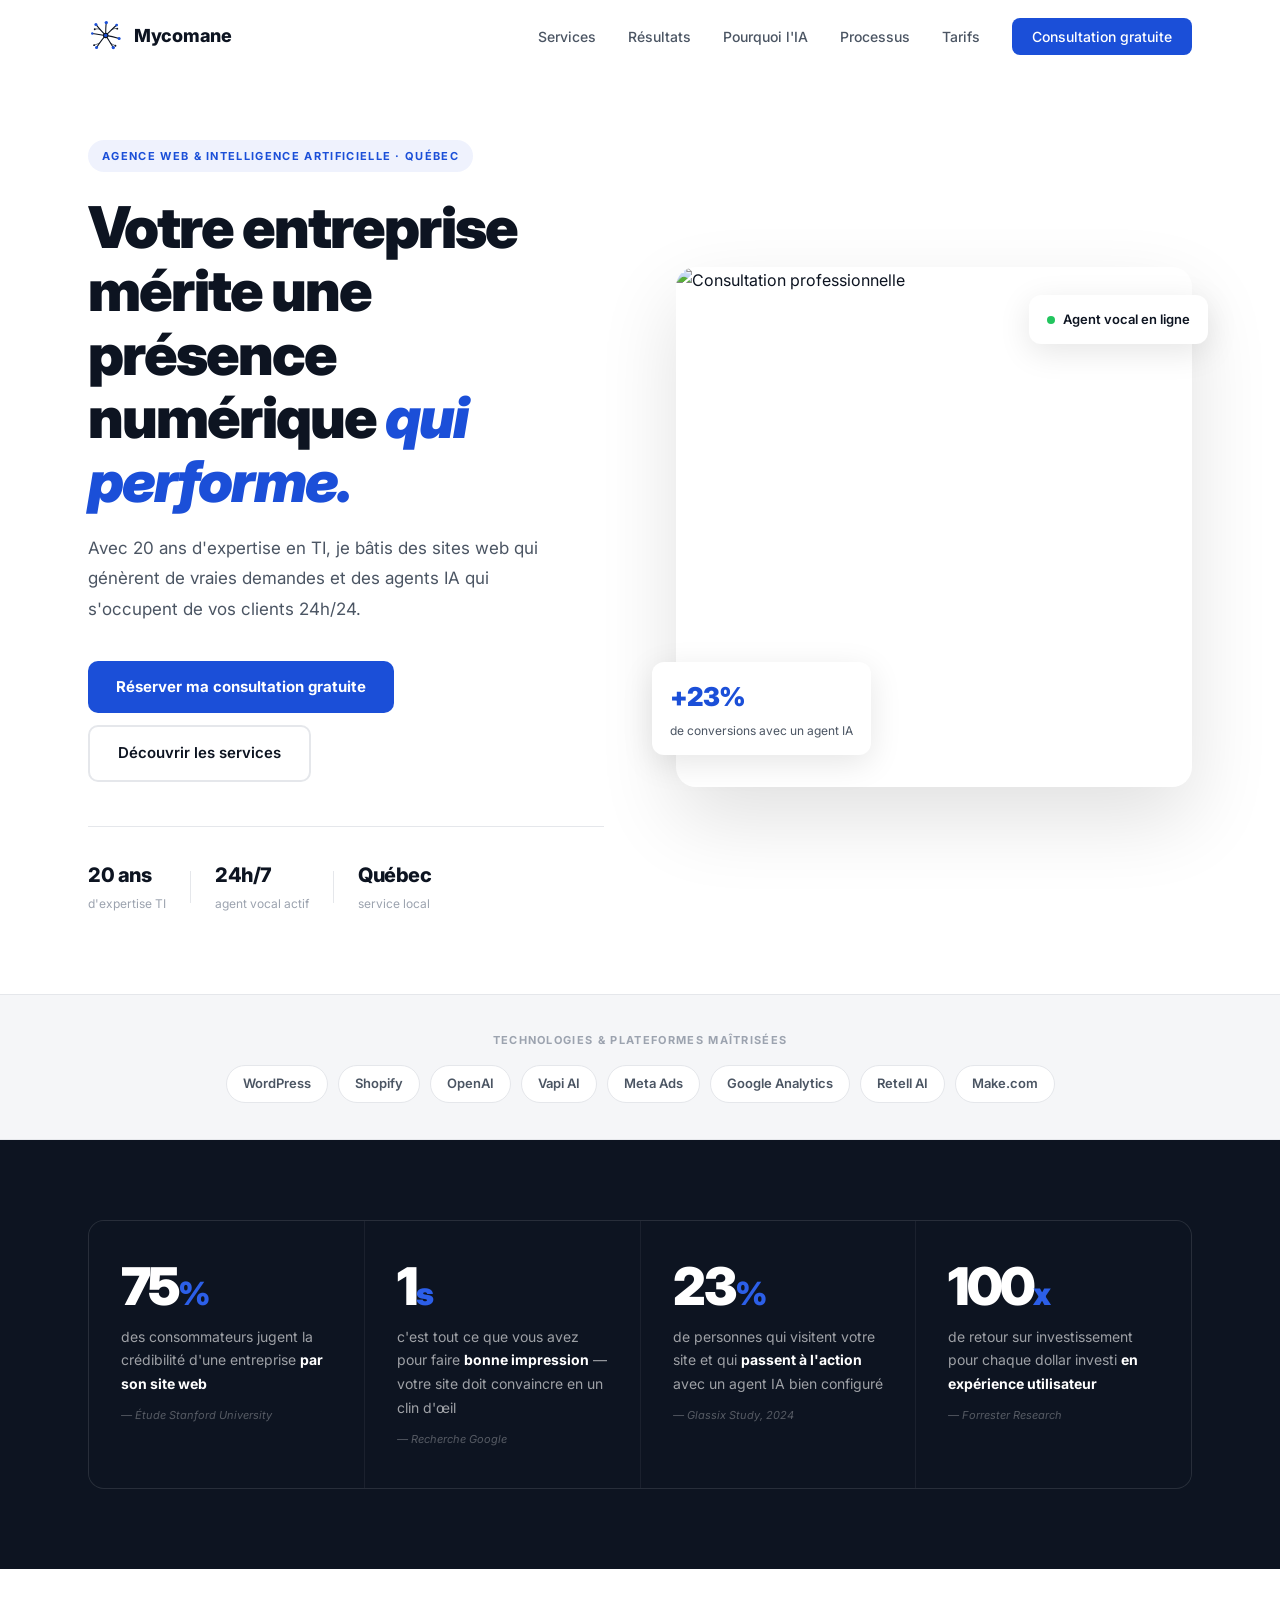
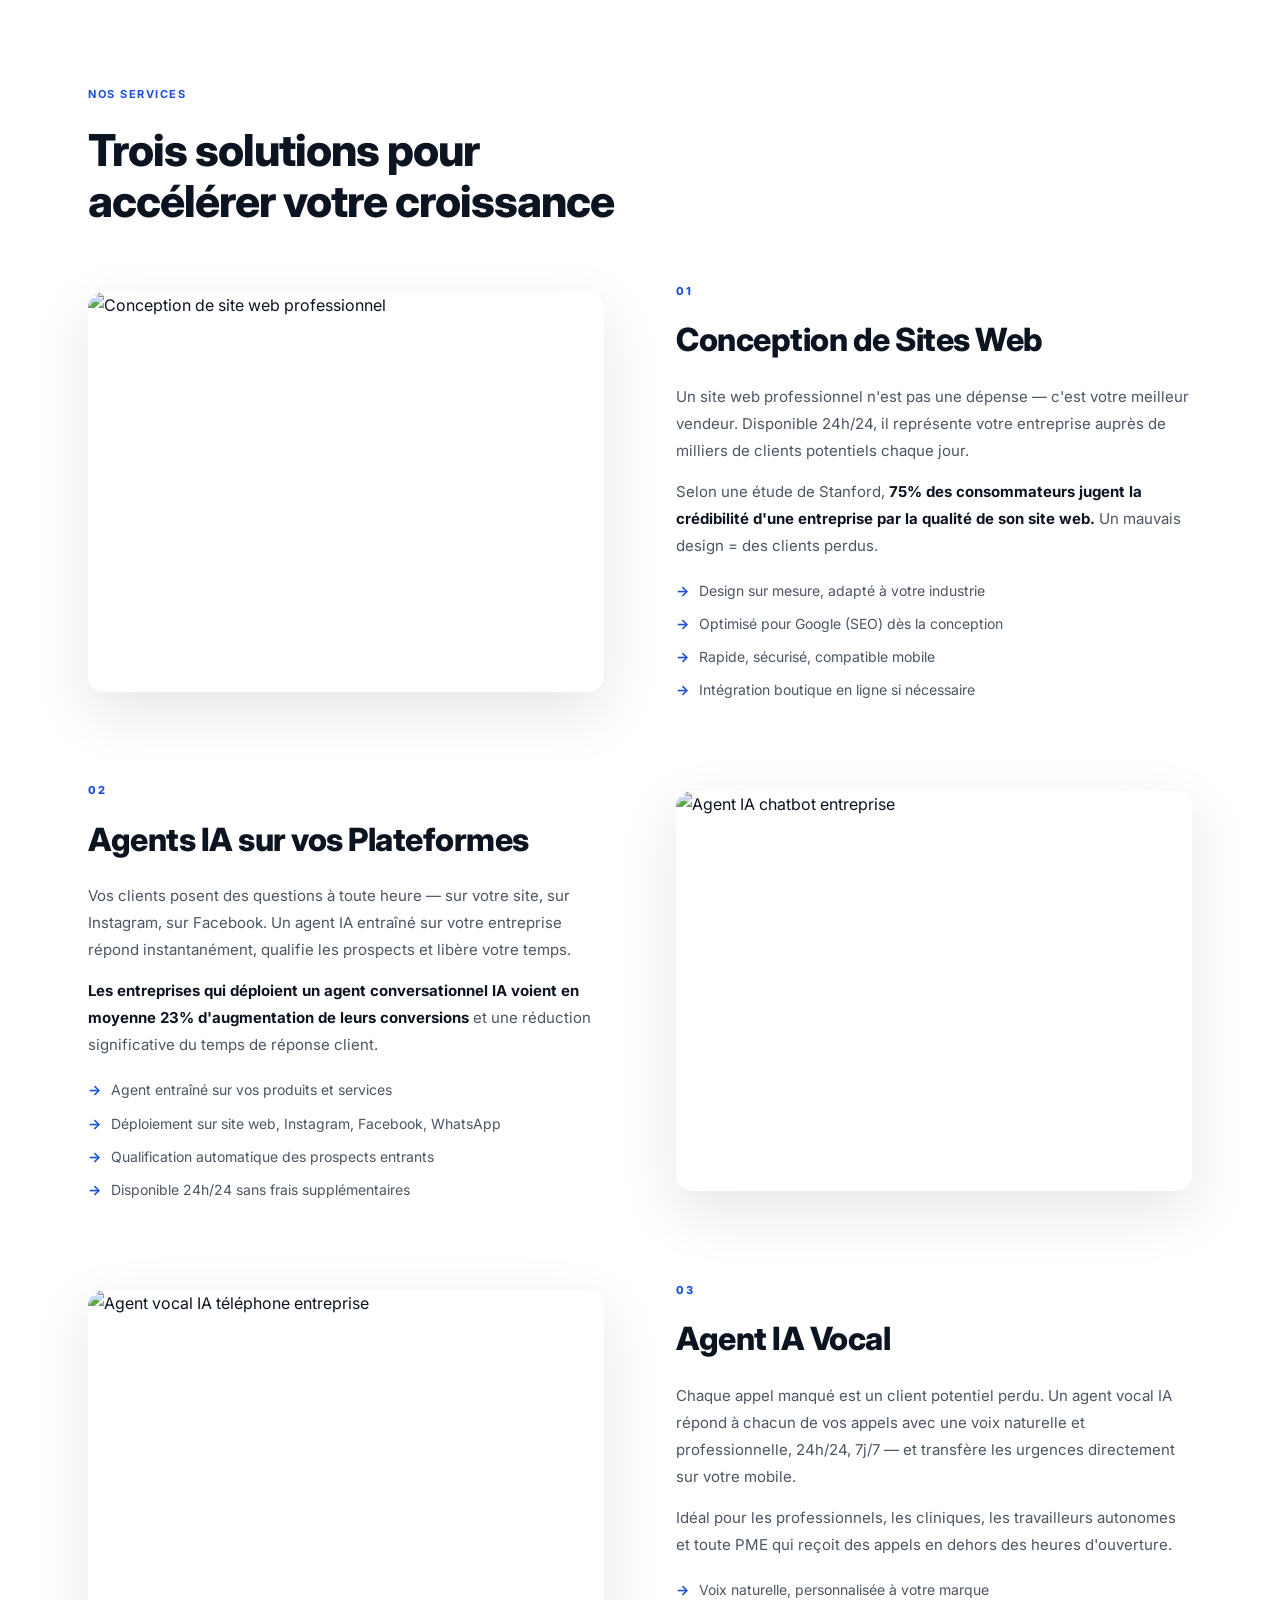
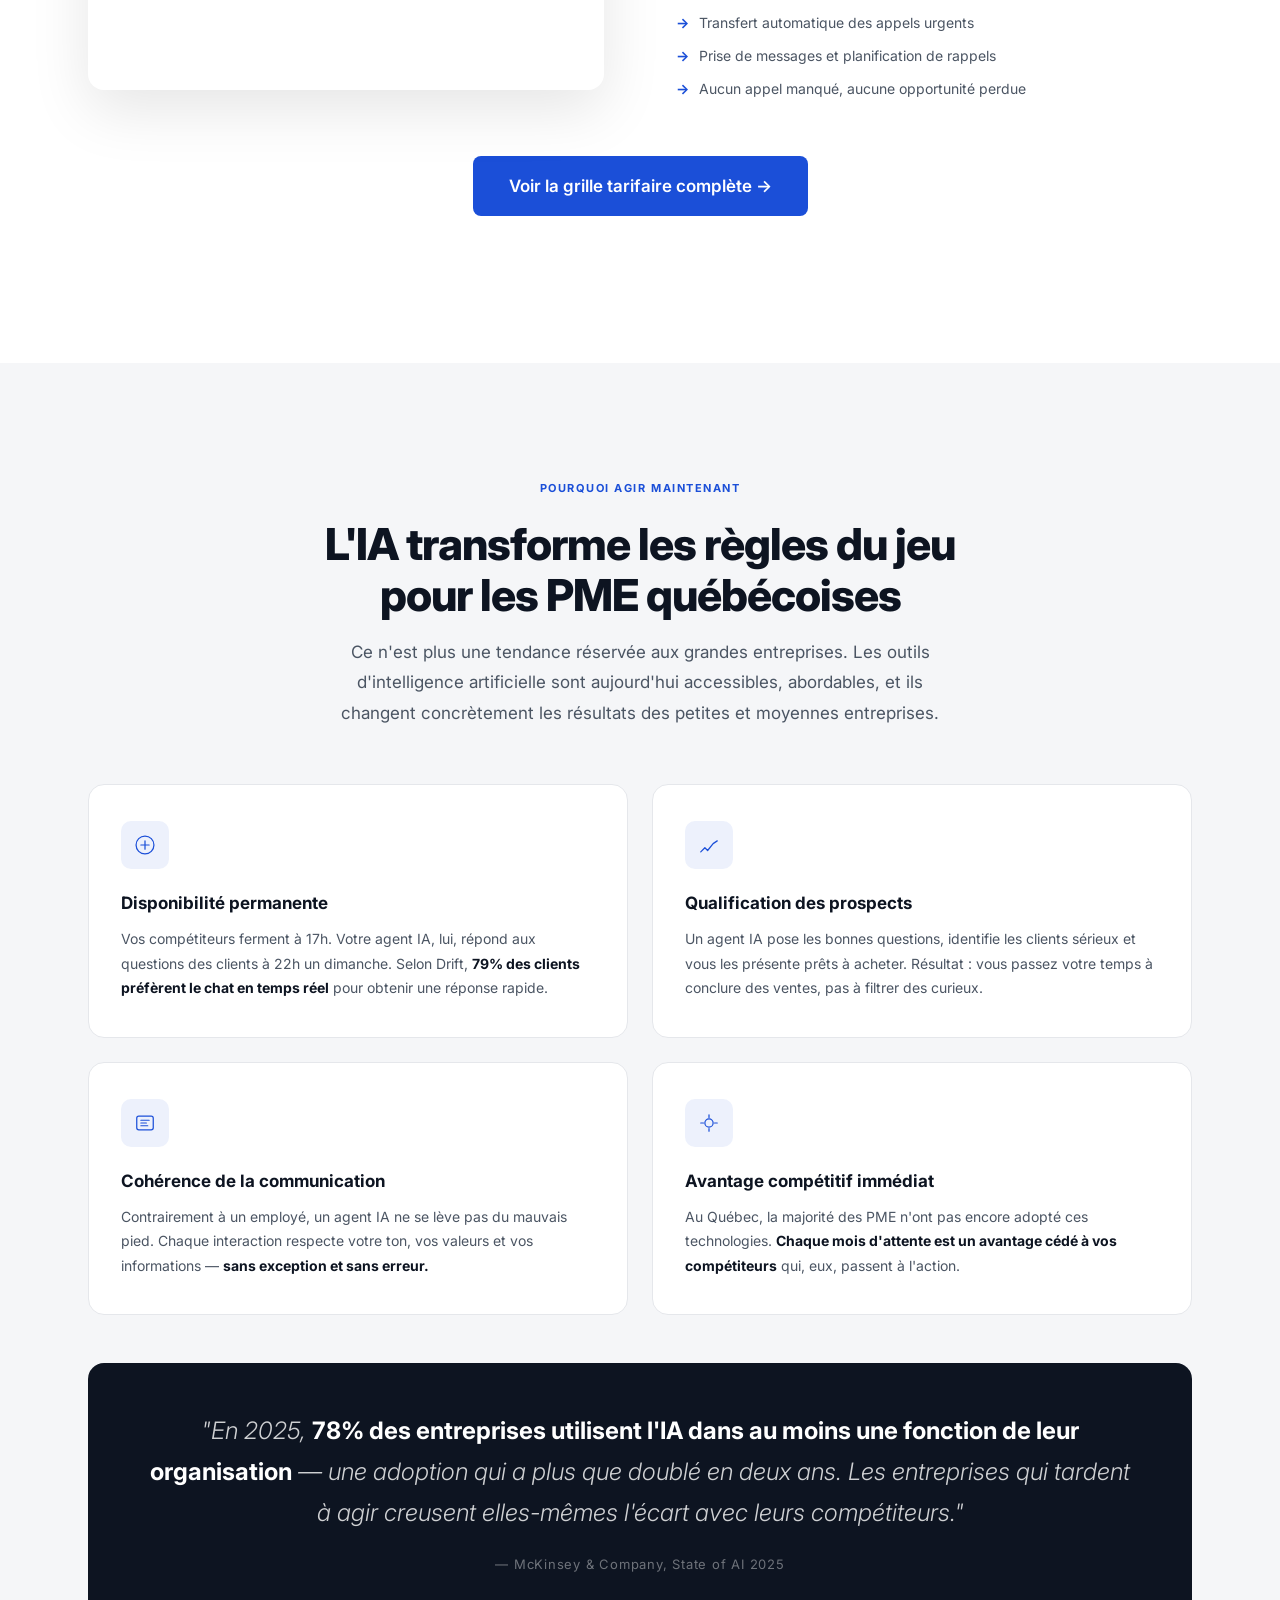
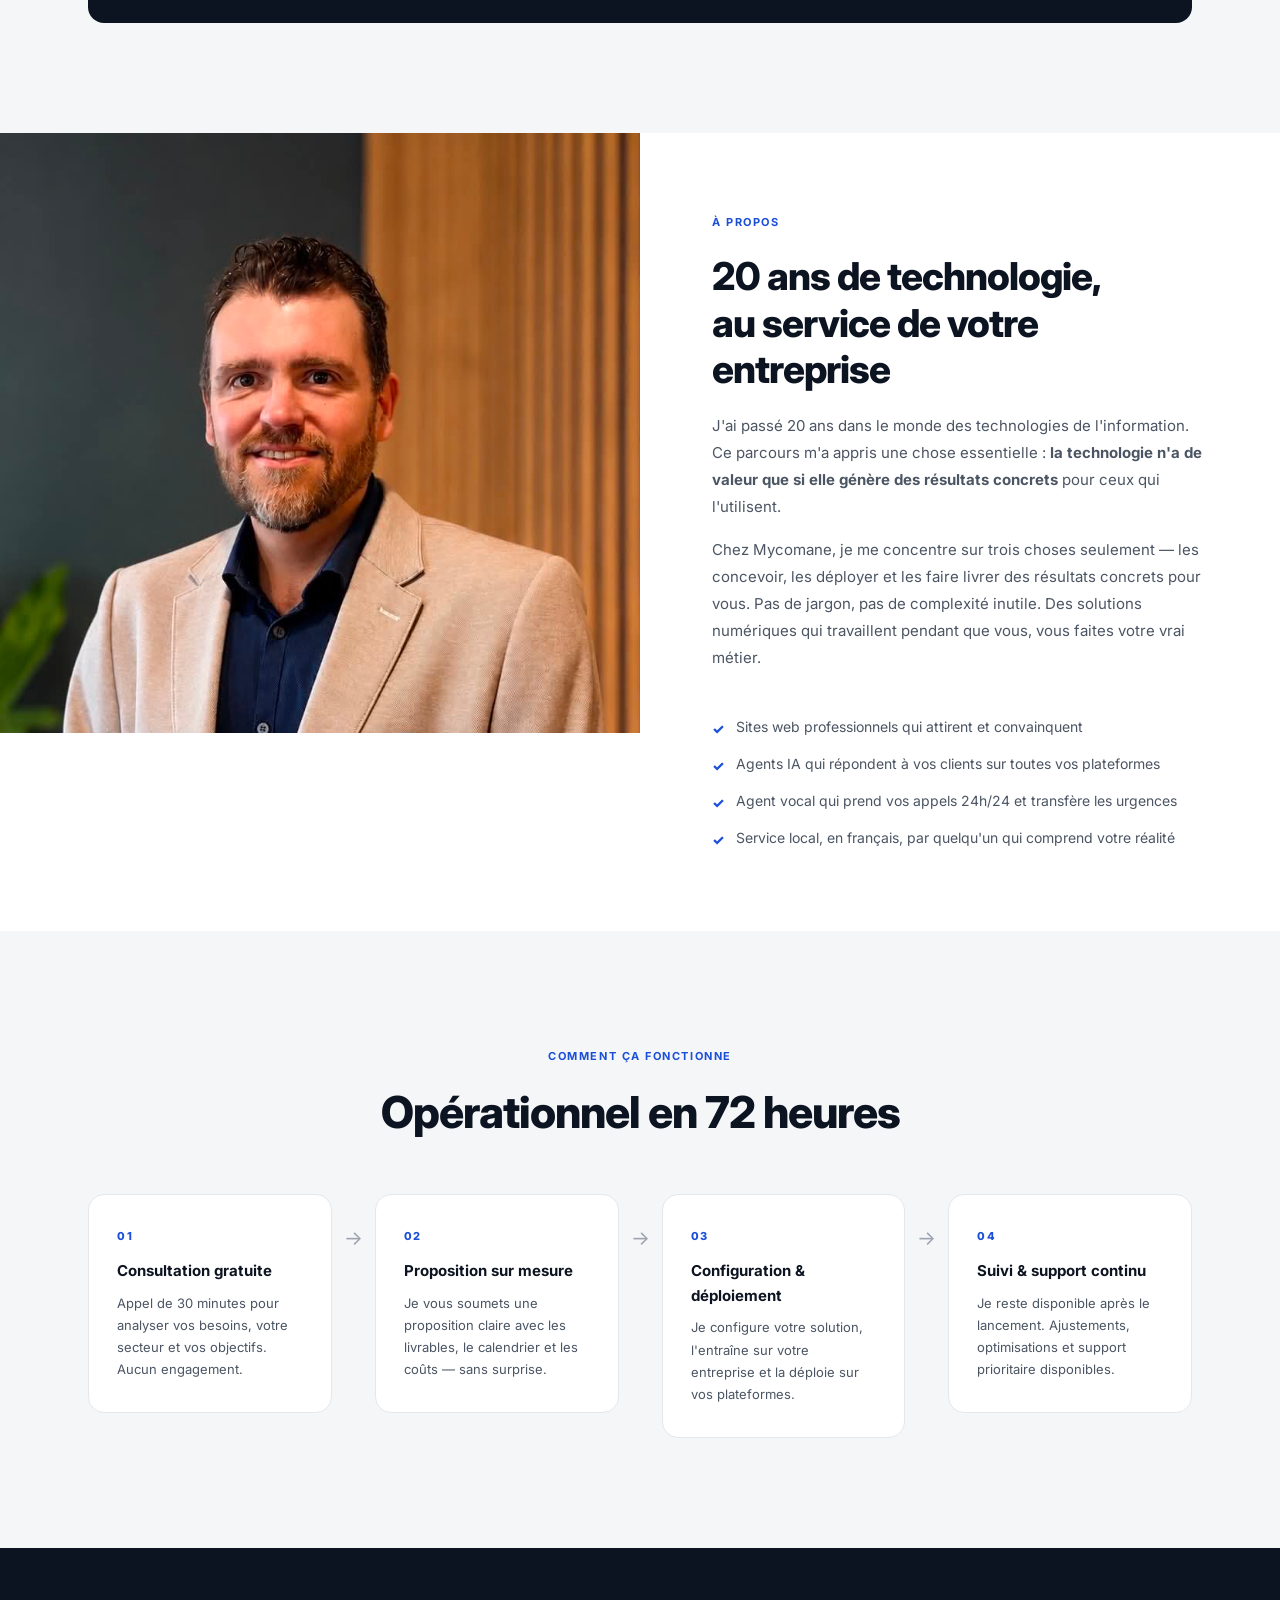
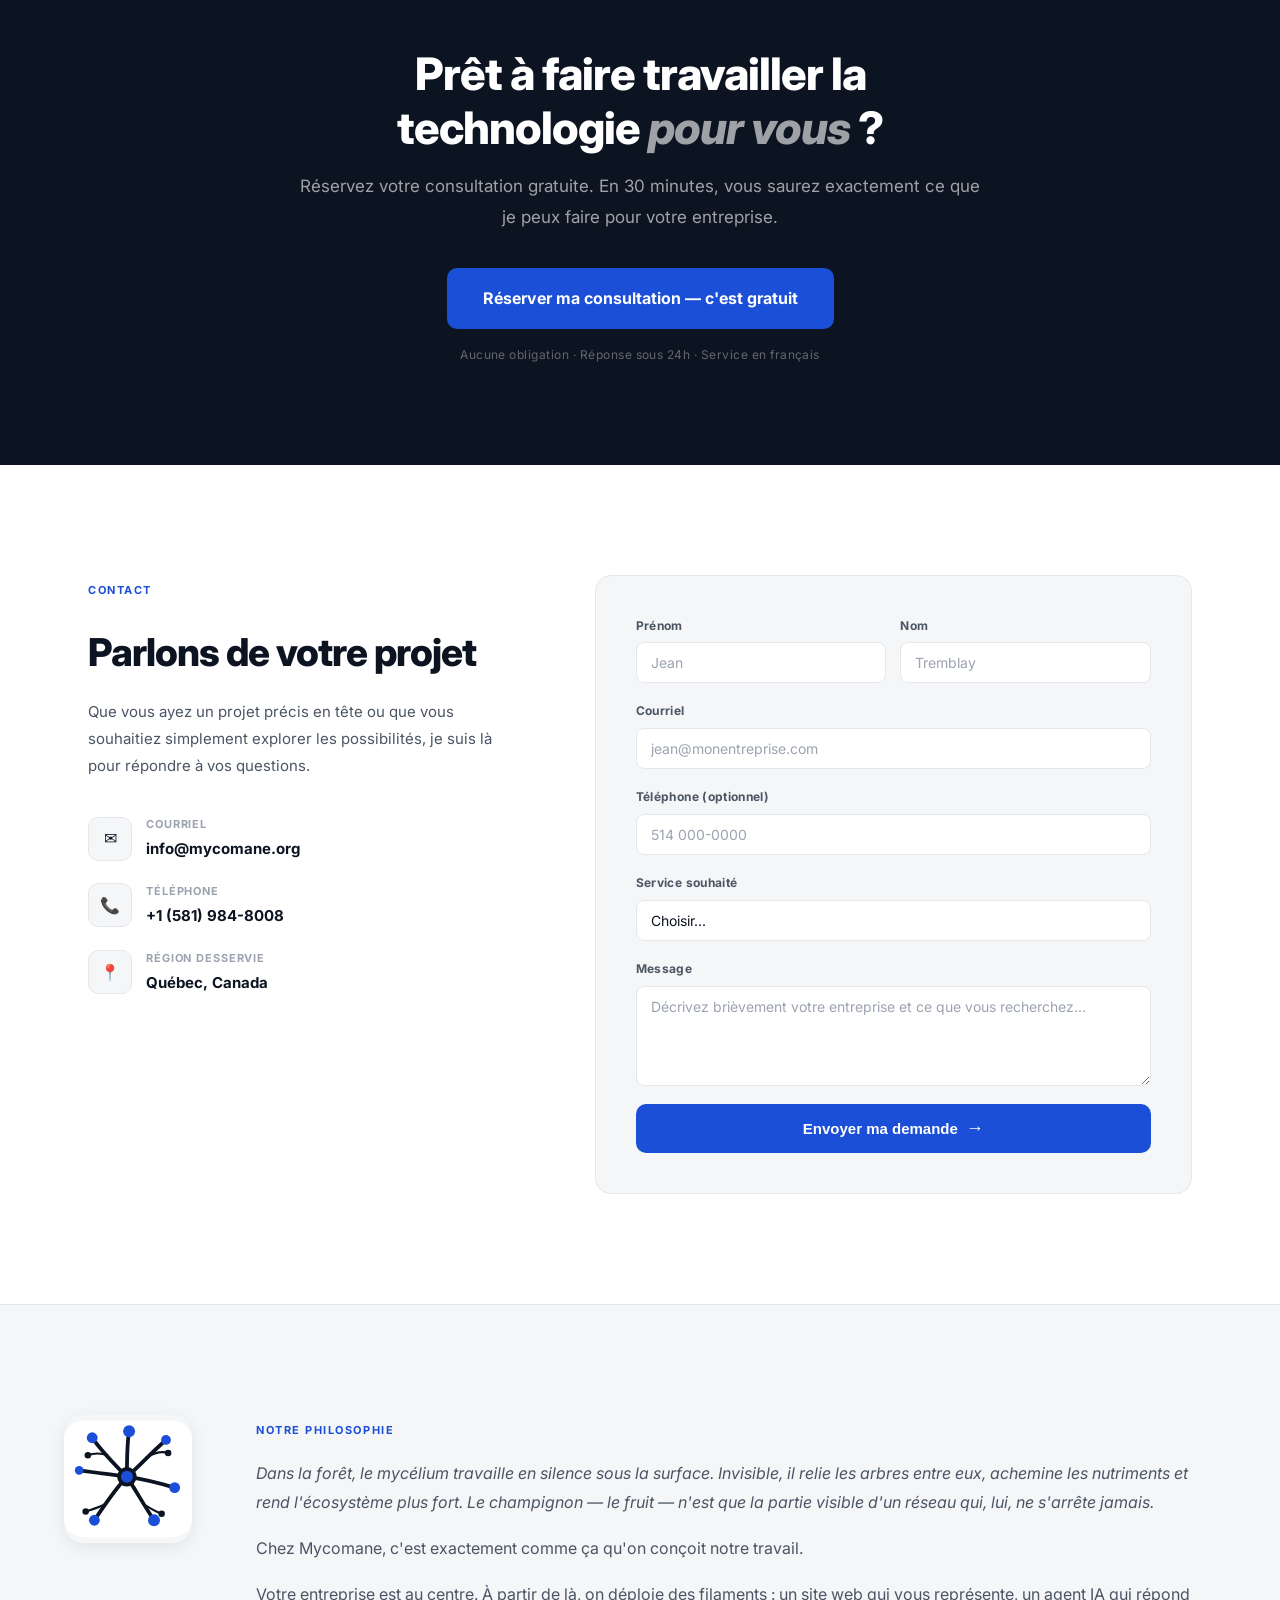
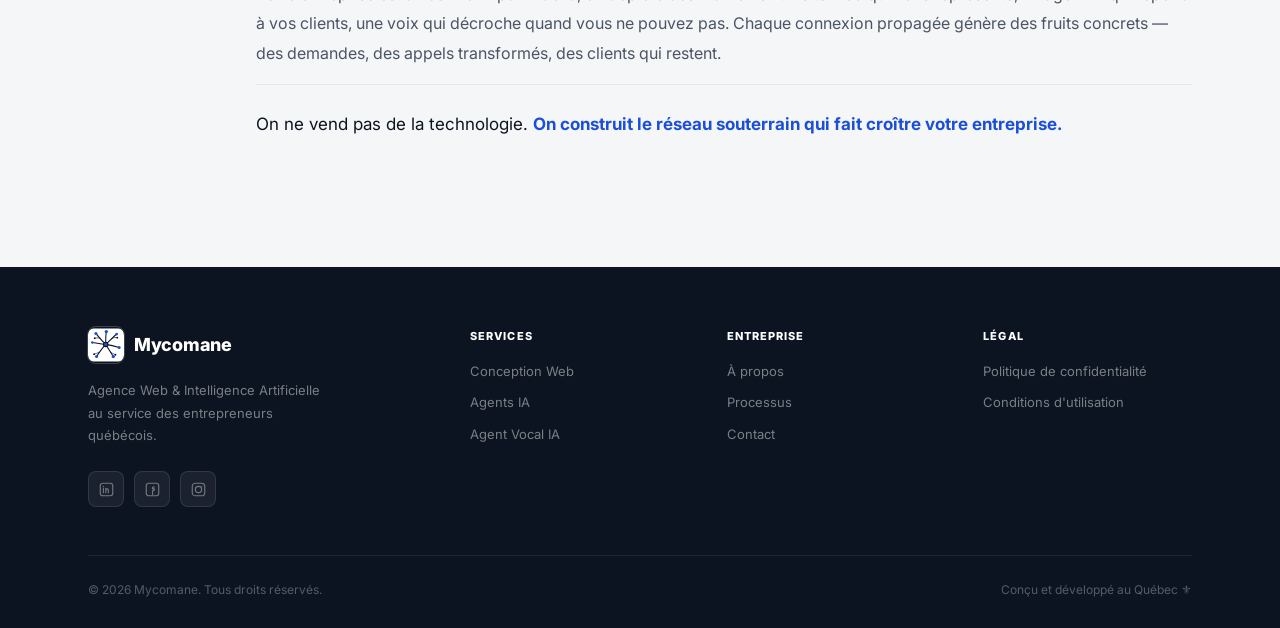
==== commit bda603e8: "Intégration photo Julien + corrections anglicismes - Remplace photo stock section À propos par photo" ====
--- a/index.html
+++ b/index.html
@@ -157,12 +157,12 @@
           <div class="service-text-col">
             <div class="service-num">02</div>
             <h3>Agents IA sur vos Plateformes</h3>
-            <p>Vos clients posent des questions à toute heure — sur votre site, sur Instagram, sur Facebook. Un agent IA entraîné sur votre business répond instantanément, qualifie les prospects et libère votre temps.</p>
-            <p><strong>Les entreprises qui déploient un chatbot IA voient en moyenne 23% d'augmentation de leurs conversions</strong> et une réduction significative du temps de réponse client.</p>
+            <p>Vos clients posent des questions à toute heure — sur votre site, sur Instagram, sur Facebook. Un agent IA entraîné sur votre entreprise répond instantanément, qualifie les prospects et libère votre temps.</p>
+            <p><strong>Les entreprises qui déploient un agent conversationnel IA voient en moyenne 23% d'augmentation de leurs conversions</strong> et une réduction significative du temps de réponse client.</p>
             <ul class="service-list">
               <li>Agent entraîné sur vos produits et services</li>
               <li>Déploiement sur site web, Instagram, Facebook, WhatsApp</li>
-              <li>Qualification automatique des leads entrants</li>
+              <li>Qualification automatique des prospects entrants</li>
               <li>Disponible 24h/24 sans frais supplémentaires</li>
             </ul>
           </div>
@@ -219,8 +219,8 @@
           <div class="ia-icon">
             <svg viewBox="0 0 32 32" fill="none"><path d="M4 26l6-6 4 4 8-10 6-4" stroke="currentColor" stroke-width="1.8" stroke-linecap="round" stroke-linejoin="round"/></svg>
           </div>
-          <h4>Qualification des leads</h4>
-          <p>Un agent IA pose les bonnes questions, identifie les clients sérieux et vous les présente prêts à acheter. Résultat : vous passez votre temps à fermer des ventes, pas à filtrer des curieux.</p>
+          <h4>Qualification des prospects</h4>
+          <p>Un agent IA pose les bonnes questions, identifie les clients sérieux et vous les présente prêts à acheter. Résultat : vous passez votre temps à conclure des ventes, pas à filtrer des curieux.</p>
         </div>
         <div class="ia-card reveal">
           <div class="ia-icon">
@@ -251,13 +251,13 @@
   <section id="expertise">
     <div class="expertise-inner">
       <div class="expertise-img">
-        <img src="https://images.unsplash.com/photo-1560250097-0b93528c311a?auto=format&fit=crop&w=800&q=80" alt="Expert TI Québec 20 ans expérience" />
+        <img src="assets/julien.jpg" alt="Julien Pichette — Fondateur Mycomane, Expert TI Québec" />
       </div>
       <div class="expertise-text">
         <div class="section-tag">À propos</div>
-        <h2>20 ans de technologie,<br />au service de votre business</h2>
+        <h2>20 ans de technologie,<br />au service de votre entreprise</h2>
         <p>J'ai passé 20 ans dans le monde des technologies de l'information. Ce parcours m'a appris une chose essentielle : <strong>la technologie n'a de valeur que si elle génère des résultats concrets</strong> pour ceux qui l'utilisent.</p>
-        <p>Chez Mycomane, je me concentre sur trois choses seulement — les concevoir, les déployer et les faire performer pour vous. Pas de jargon, pas de complexité inutile. Des solutions numériques qui travaillent pendant que vous, vous faites votre vrai métier.</p>
+        <p>Chez Mycomane, je me concentre sur trois choses seulement — les concevoir, les déployer et les faire livrer des résultats concrets pour vous. Pas de jargon, pas de complexité inutile. Des solutions numériques qui travaillent pendant que vous, vous faites votre vrai métier.</p>
         <div class="expertise-points">
           <div class="exp-point">
             <span class="exp-check">✓</span>
@@ -308,7 +308,7 @@
           <div class="step-num">03</div>
           <div class="step-body">
             <h4>Configuration & déploiement</h4>
-            <p>Je configure votre solution, l'entraîne sur votre business et la déploie sur vos plateformes.</p>
+            <p>Je configure votre solution, l'entraîne sur votre entreprise et la déploie sur vos plateformes.</p>
           </div>
         </div>
         <div class="process-arrow">→</div>
--- a/styles.css
+++ b/styles.css
@@ -230,7 +230,7 @@
   display: grid; grid-template-columns: 1fr 1fr;
 }
 .expertise-img { height: 600px; overflow: hidden; }
-.expertise-img img { width: 100%; height: 100%; object-fit: cover; }
+.expertise-img img { width: 100%; height: 100%; object-fit: cover; object-position: top center; }
 .expertise-text {
   padding: 80px 72px;
   display: flex; flex-direction: column; justify-content: center;
